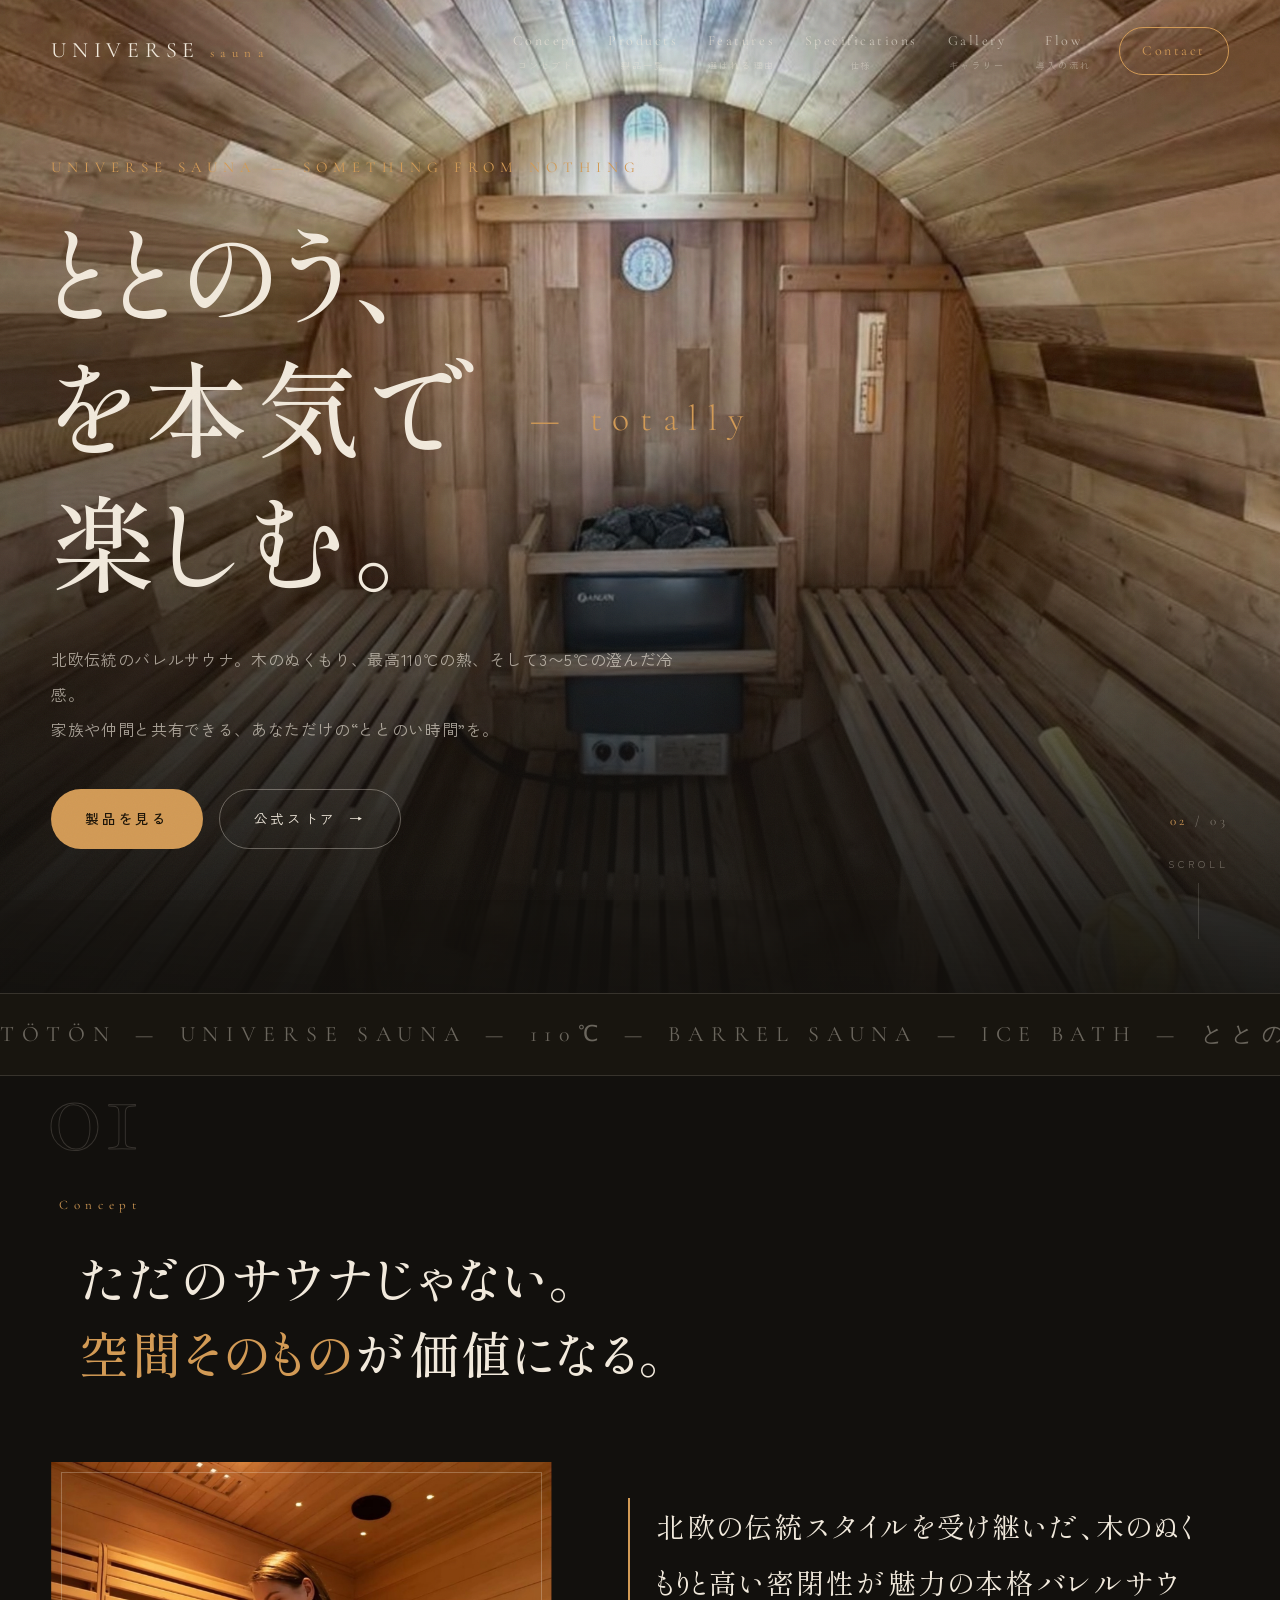
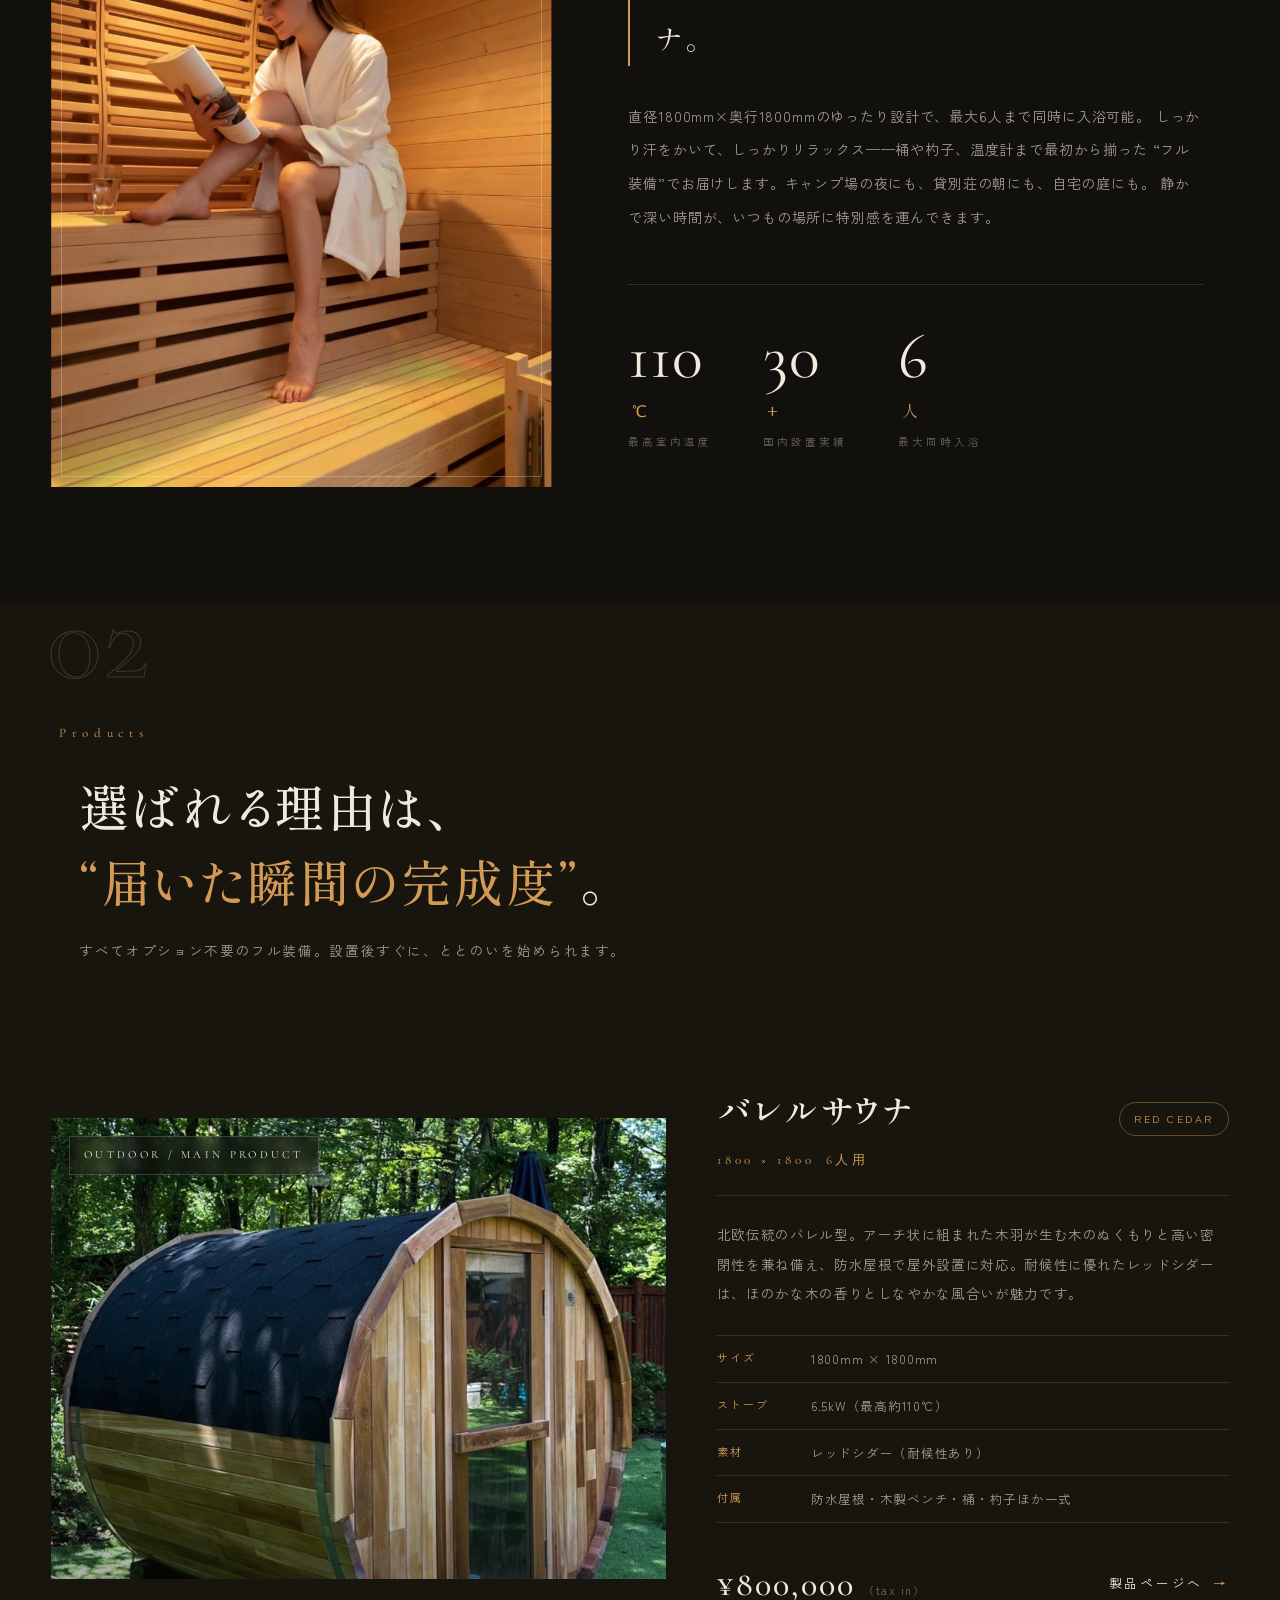
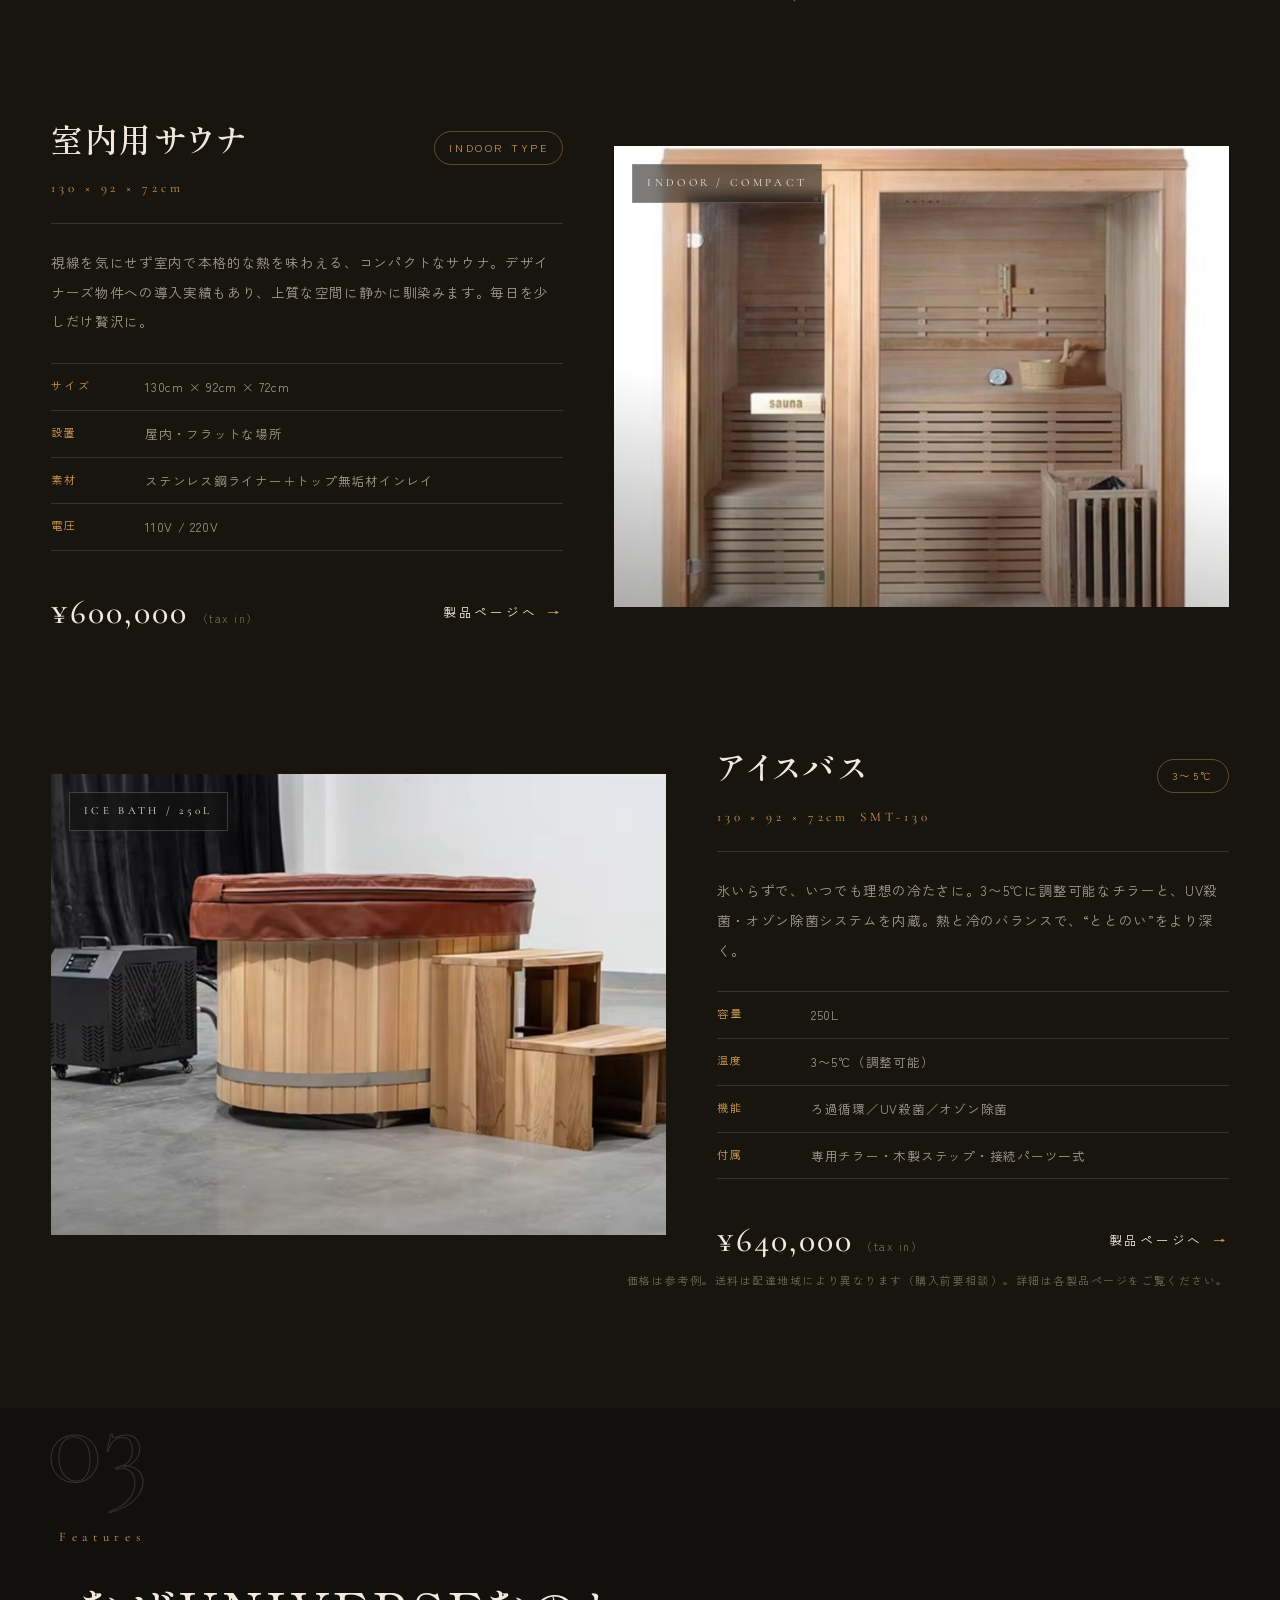
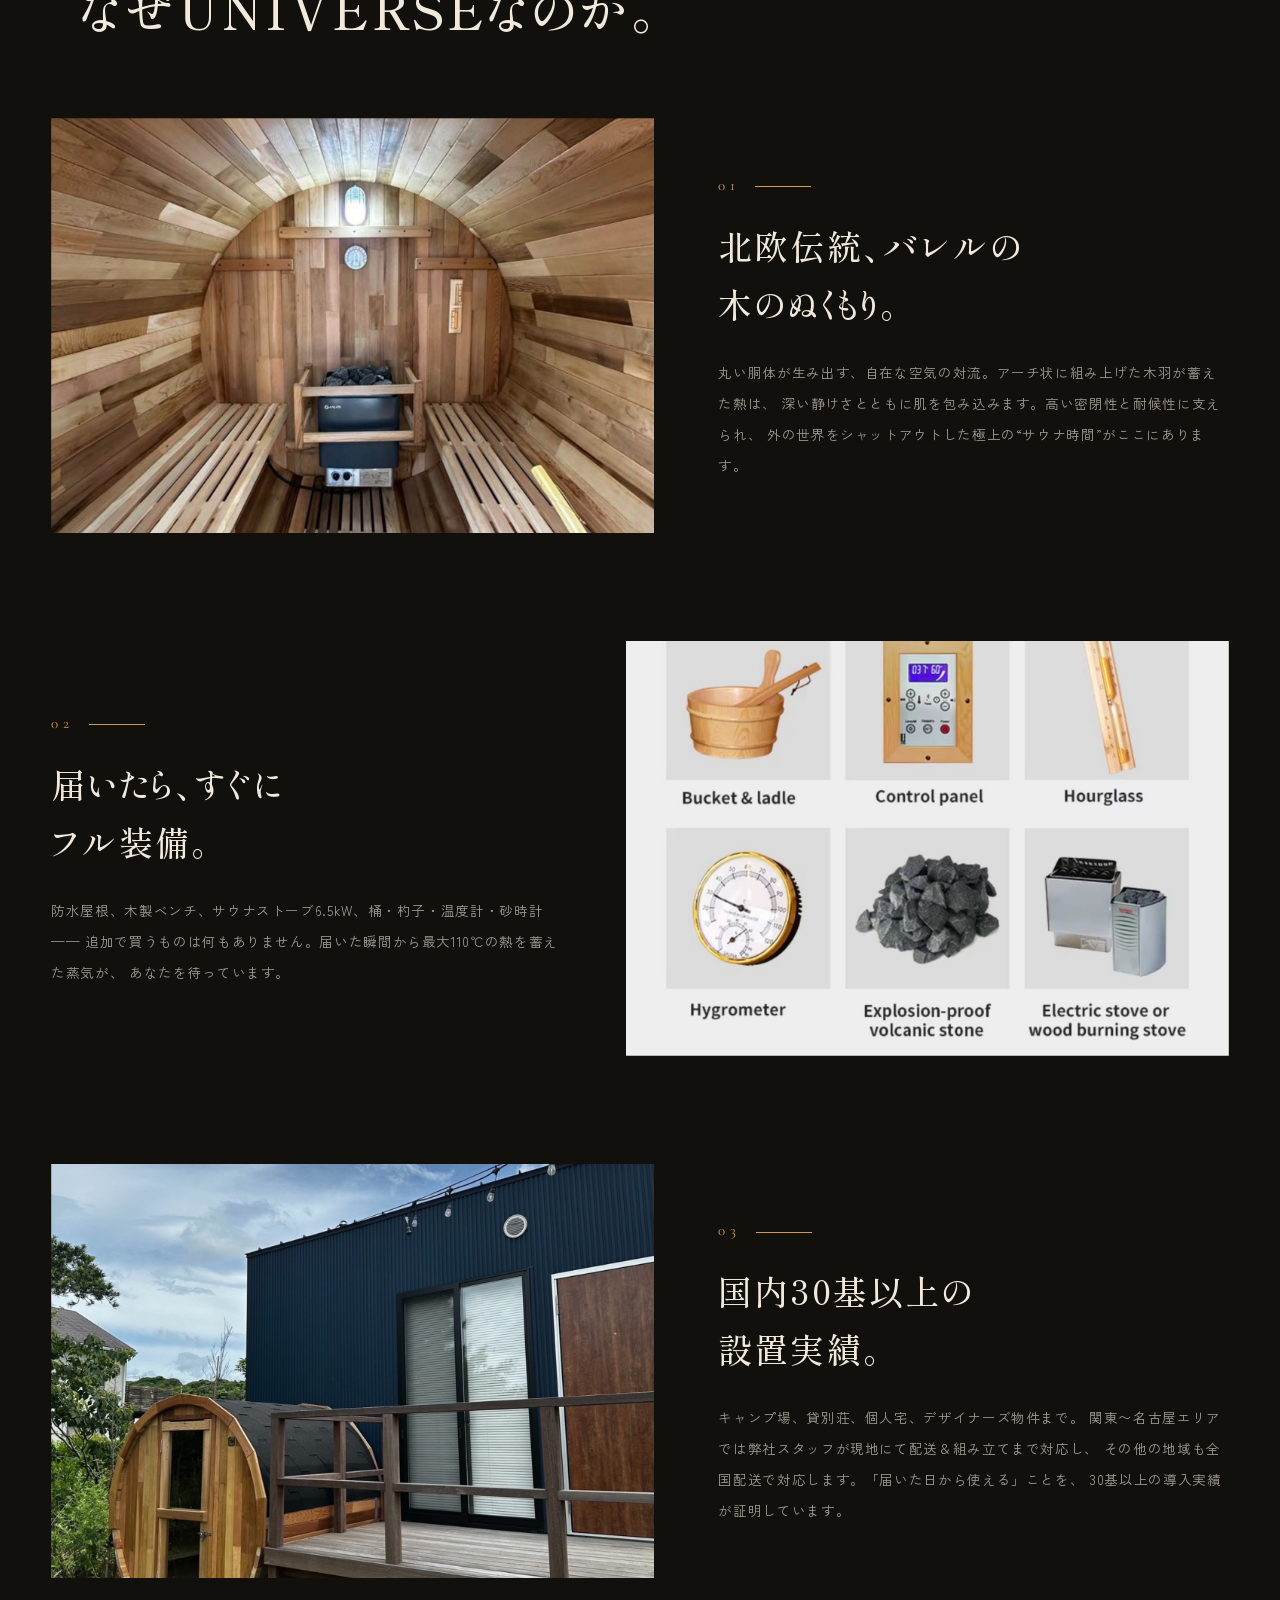
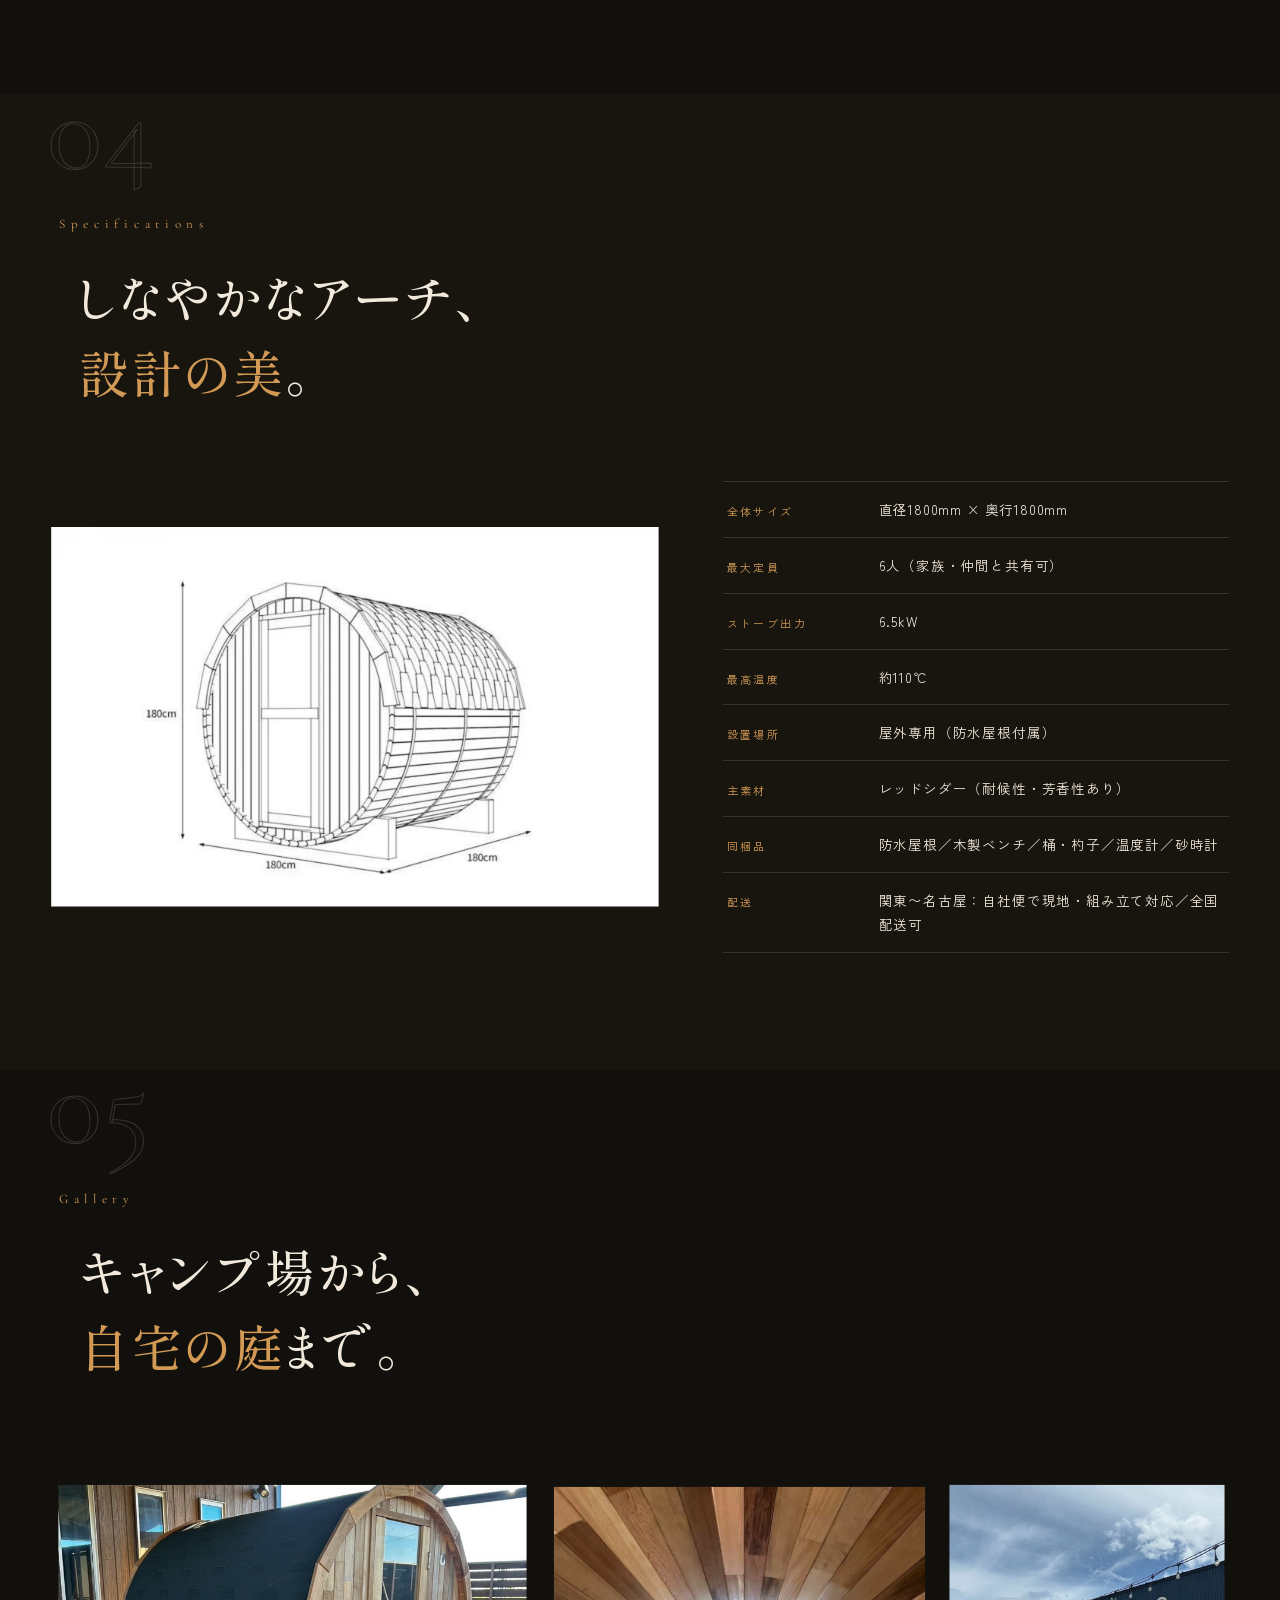
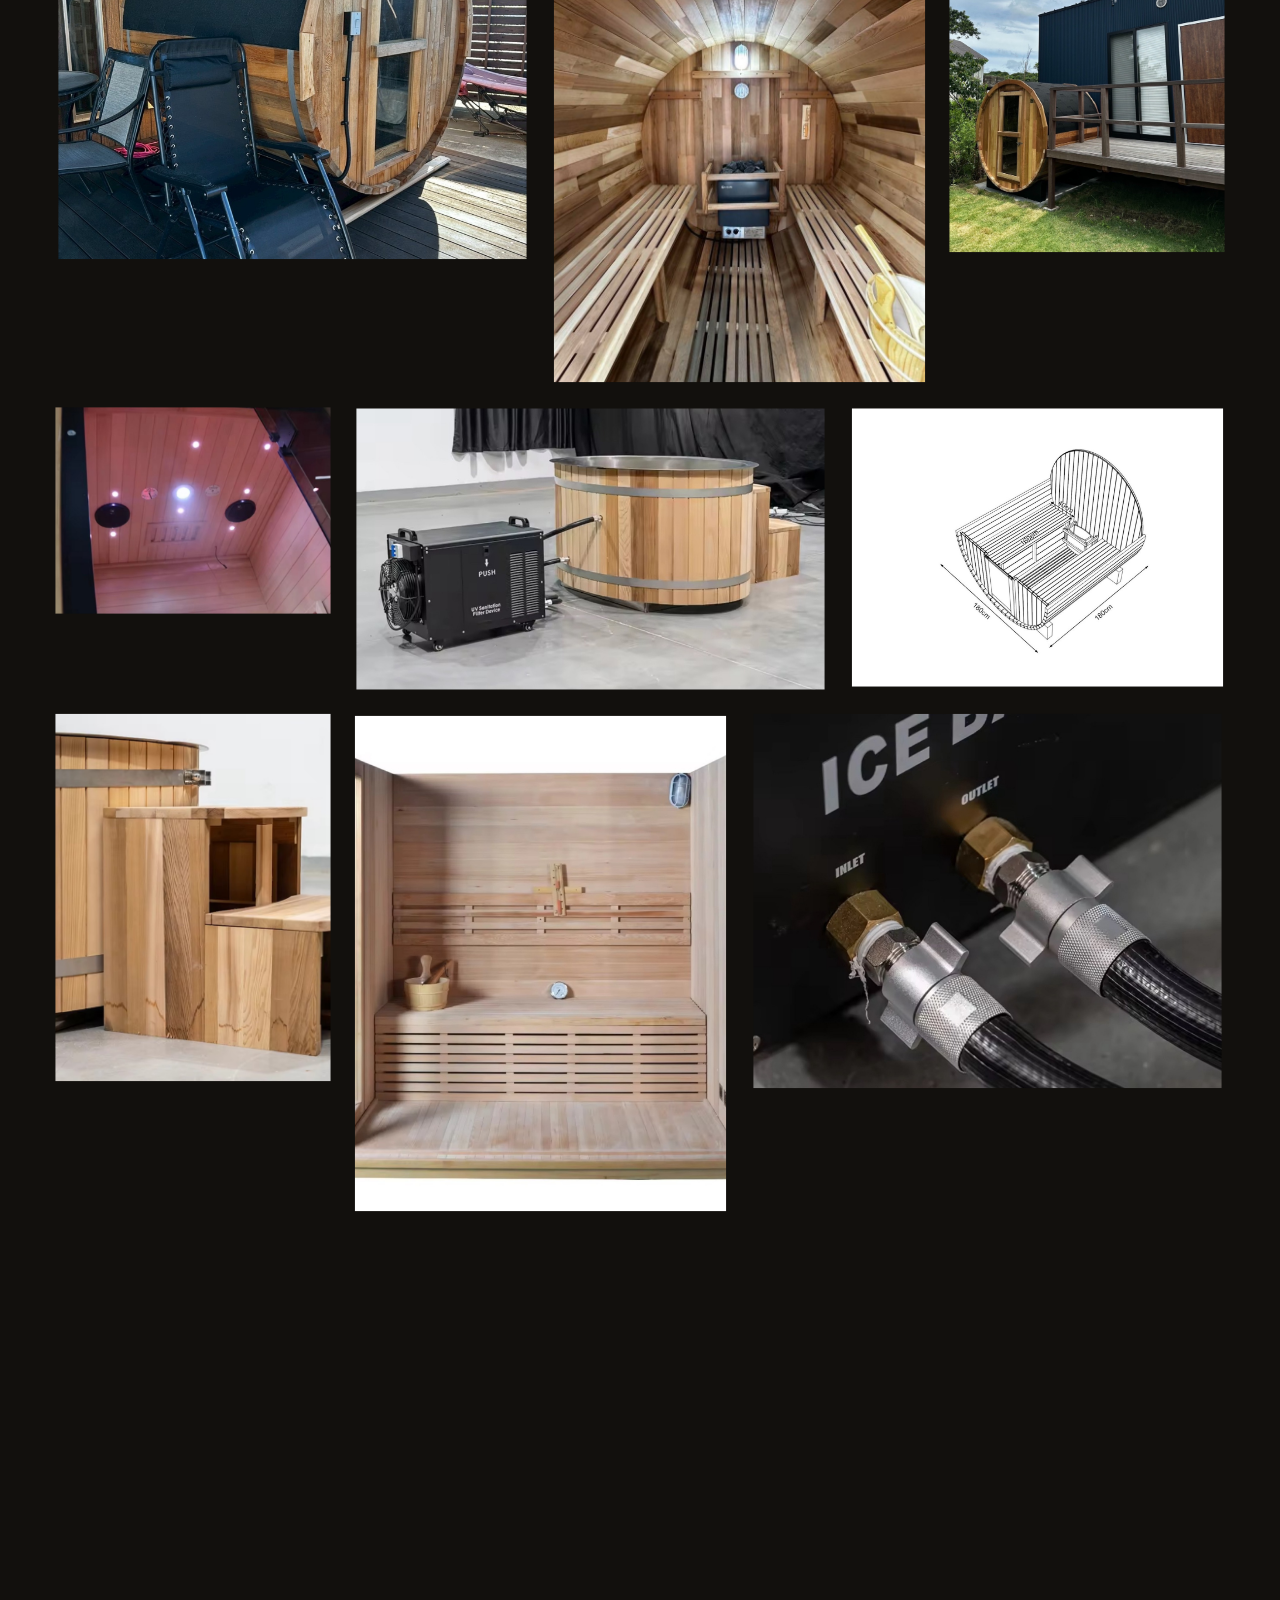
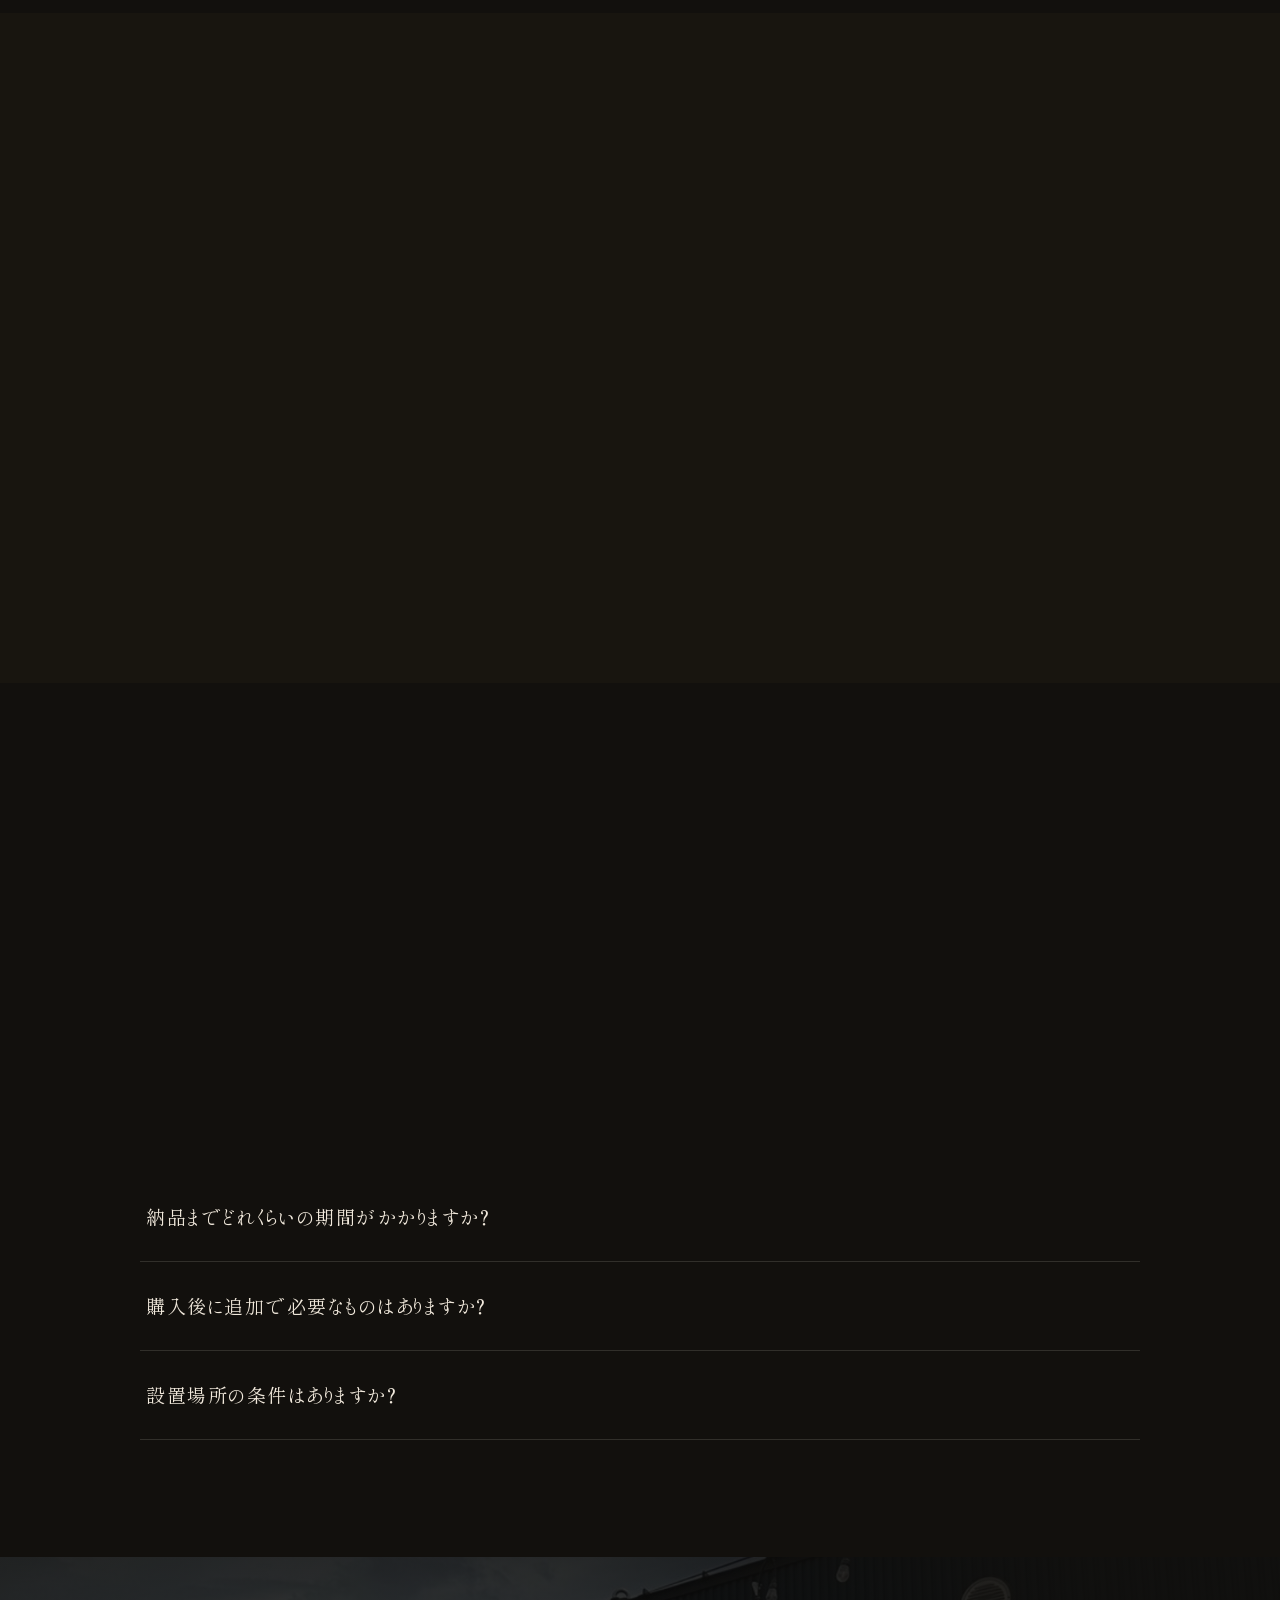
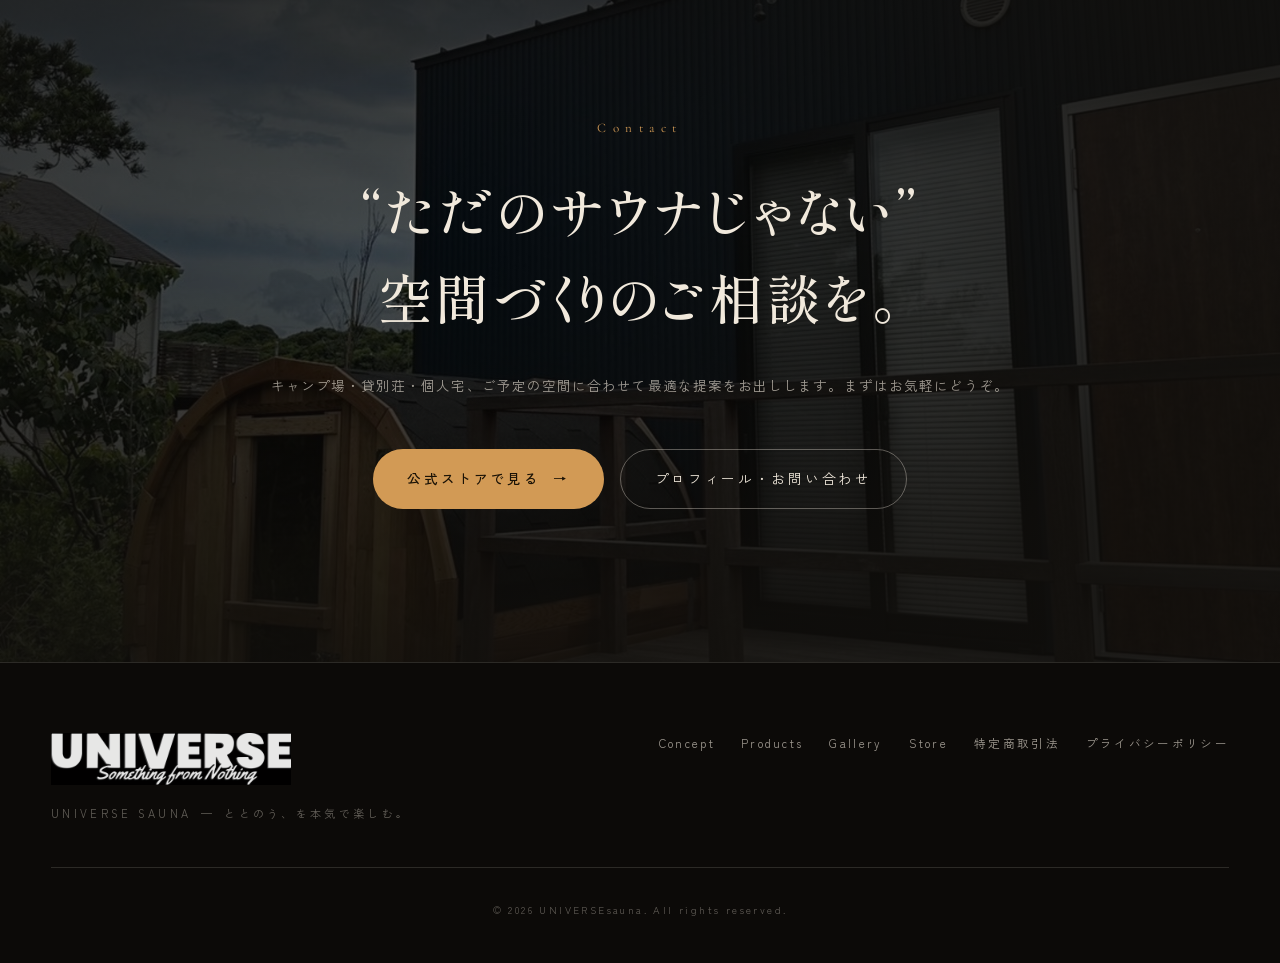
==== index.html @ 62ef78cf "Add files via upload" ====
<!DOCTYPE html>
<html lang="ja">
<head>
<meta charset="utf-8">
<meta name="viewport" content="width=device-width,initial-scale=1,viewport-fit=cover">
<title>UNIVERSEsauna｜ととのう、を本気で楽しむ。</title>
<meta name="description" content="北欧伝統のバレルサウナ、室内用サウナ、アイスバス。UNIVERSEが届ける本格的な“ととのい”体験。国内30基以上の設置実績。関東〜名古屋は自社便で配送＆組み立て対応、全国納品可能。">
<meta property="og:title" content="UNIVERSEsauna｜ととのう、を本気で楽しむ。">
<meta property="og:description" content="北欧伝統のバレルサウナ。木のぬくもりと高い密閉性。最高110℃、6人まで。桶・杓子・温度計までフル装備でお届けします。">
<meta property="og:image" content="assets/img/barrel1.jpg">
<meta property="og:type" content="website">
<meta name="theme-color" content="#100e0b">
<link rel="icon" type="image/jpeg" href="assets/img/logo.jpg">
<link rel="preconnect" href="https://fonts.googleapis.com">
<link rel="preconnect" href="https://fonts.gstatic.com" crossorigin>
<link href="https://fonts.googleapis.com/css2?family=Shippori+Mincho:wght@400;500;600;800&family=Zen+Kaku+Gothic+New:wght@300;400;500;700&family=Cormorant+Garamond:ital,wght@0,300;0,400;0,500;1,300;1,400&display=swap" rel="stylesheet">
<link rel="stylesheet" href="assets/css/style.css">
</head>
<body>

<div class="loader" id="loader" aria-hidden="true">
  <div class="loader__inner">
    <span class="loader__en">UNIVERSE SAUNA</span>
    <span class="loader__jp">ととのう、を本気で楽しむ。</span>
  </div>
  <div class="loader__bar"><span></span></div>
</div>

<div class="progress" id="progress"></div>

<header class="header" id="header">
  <div class="header__inner">
    <a href="#top" class="header__logo" aria-label="UNIVERSEsauna トップへ">
      <span class="header__logo-en">UNIVERSE</span>
      <span class="header__logo-en header__logo-en--sub">sauna</span>
    </a>
    <nav class="header__nav" id="nav">
      <a href="#concept"><span>Concept</span><small>コンセプト</small></a>
      <a href="#products"><span>Products</span><small>製品一覧</small></a>
      <a href="#features"><span>Features</span><small>選ばれる理由</small></a>
      <a href="#specs"><span>Specifications</span><small>仕様</small></a>
      <a href="#gallery"><span>Gallery</span><small>ギャラリー</small></a>
      <a href="#flow"><span>Flow</span><small>導入の流れ</small></a>
      <a href="#contact" class="header__cta">Contact</a>
    </nav>
    <button class="header__burger" id="burger" aria-label="メニューを開く" aria-expanded="false">
      <span></span><span></span><span></span>
    </button>
  </div>
</header>

<div class="drawer" id="drawer" aria-hidden="true">
  <nav class="drawer__nav">
    <a href="#concept" data-drawer-link><em>Concept</em><span>コンセプト</span></a>
    <a href="#products" data-drawer-link><em>Products</em><span>製品一覧</span></a>
    <a href="#features" data-drawer-link><em>Features</em><span>選ばれる理由</span></a>
    <a href="#specs" data-drawer-link><em>Specifications</em><span>仕様</span></a>
    <a href="#gallery" data-drawer-link><em>Gallery</em><span>ギャラリー</span></a>
    <a href="#flow" data-drawer-link><em>Flow</em><span>導入の流れ</span></a>
    <a href="#contact" data-drawer-link><em>Contact</em><span>お問い合わせ</span></a>
  </nav>
  <a class="drawer__shop" href="https://universsauna.buyshop.jp/items/all" target="_blank" rel="noopener">公式ストアへ<i>→</i></a>
</div>

<main id="top">

  <!-- ============ HERO ============ -->
  <section class="hero" id="hero">
    <div class="hero__slides" aria-hidden="true">
      <figure class="hero__slide is-active"><img src="assets/img/barrel1.jpg" alt="" loading="eager"></figure>
      <figure class="hero__slide"><img src="assets/img/barrel2.jpg" alt="" loading="eager"></figure>
      <figure class="hero__slide"><img src="assets/img/barrel6.jpg" alt="" loading="eager"></figure>
      <div class="hero__veil"></div>
    </div>
    <div class="hero__inner">
      <p class="hero__label reveal">UNIVERSE SAUNA&ensp;—&ensp;SOMETHING FROM NOTHING</p>
      <h1 class="hero__title">
        <span class="hero__line reveal"><span class="ja">ととのう、</span></span>
        <span class="hero__line reveal" data-delay="1"><span class="ja">を本気で</span><span class="en">— totally</span></span>
        <span class="hero__line reveal" data-delay="2"><span class="ja">楽しむ。</span></span>
      </h1>
      <p class="hero__copy reveal" data-delay="3">
          北欧伝統のバレルサウナ。木のぬくもり、最高110℃の熱、そして3〜5℃の澄んだ冷感。<br class="br-tb">
          家族や仲間と共有できる、あなただけの“ととのい時間”を。
      </p>
      <div class="hero__actions reveal" data-delay="4">
        <a class="btn btn--fill" href="#products">製品を見る</a>
        <a class="btn btn--ghost" href="https://universsauna.buyshop.jp/items/all" target="_blank" rel="noopener">公式ストア<i class="btn__arrow">→</i></a>
      </div>
    </div>
    <div class="hero__meta" aria-hidden="true">
      <div class="hero__counter"><span id="slideIndex">01</span> / 03</div>
      <div class="hero__scroll">Scroll<span class="hero__scroll-line"></span></div>
    </div>
  </section>

  <!-- ============ MARQUEE ============ -->
  <div class="marquee" aria-hidden="true">
    <div class="marquee__track">
      <span>TÖTÖN&ensp;—&ensp;UNIVERSE SAUNA&ensp;—&ensp;110℃&ensp;—&ensp;BARREL SAUNA&ensp;—&ensp;ICE BATH&ensp;—&ensp;ととのう&ensp;—&ensp;</span>
      <span>TÖTÖN&ensp;—&ensp;UNIVERSE SAUNA&ensp;—&ensp;110℃&ensp;—&ensp;BARREL SAUNA&ensp;—&ensp;ICE BATH&ensp;—&ensp;ととのう&ensp;—&ensp;</span>
    </div>
  </div>

  <!-- ============ CONCEPT ============ -->
  <section class="section section--concept" id="concept">
    <div class="section__head reveal">
      <span class="section__num">01</span>
      <span class="section__en">Concept</span>
      <h2 class="section__title">ただのサウナじゃない。<br><em>空間そのもの</em>が価値になる。</h2>
    </div>
    <div class="concept">
      <figure class="concept__img reveal" data-fx="clip">
        <img src="assets/img/room6.jpg" alt="サウナで読書を楽しむ人" loading="lazy">
      </figure>
      <div class="concept__body">
        <p class="concept__lead reveal">
          北欧の伝統スタイルを受け継いだ、木のぬくもりと高い密閉性が魅力の本格バレルサウナ。
        </p>
        <p class="concept__text reveal" data-delay="1">
          直径1800mm×奥行1800mmのゆったり設計で、最大6人まで同時に入浴可能。
          しっかり汗をかいて、しっかりリラックス——桶や杓子、温度計まで最初から揃った
          “フル装備”でお届けします。キャンプ場の夜にも、貸別荘の朝にも、自宅の庭にも。
          静かで深い時間が、いつもの場所に特別感を運んできます。
        </p>
        <div class="stats reveal" data-delay="2">
          <div class="stats__item">
            <span class="stats__num" data-count="110">0</span><span class="stats__unit">℃</span>
            <span class="stats__label">最高室内温度</span>
          </div>
          <div class="stats__item">
            <span class="stats__num" data-count="30">0</span><span class="stats__unit">+</span>
            <span class="stats__label">国内設置実績</span>
          </div>
          <div class="stats__item">
            <span class="stats__num" data-count="6">0</span><span class="stats__unit">人</span>
            <span class="stats__label">最大同時入浴</span>
          </div>
        </div>
      </div>
    </div>
  </section>

  <!-- ============ PRODUCTS ============ -->
  <section class="section section--products" id="products">
    <div class="section__head reveal">
      <span class="section__num">02</span>
      <span class="section__en">Products</span>
      <h2 class="section__title">選ばれる理由は、<br><em>“届いた瞬間の完成度”</em>。</h2>
      <p class="section__lead">すべてオプション不要のフル装備。設置後すぐに、ととのいを始められます。</p>
    </div>

    <div class="products">

      <article class="product reveal" data-fx="card">
        <a class="product__media" href="https://universsauna.buyshop.jp/items/105786017" target="_blank" rel="noopener">
          <img src="assets/img/barrel1.jpg" alt="バレルサウナ 1800×1800 6人用（レッドシダー）" loading="lazy">
          <span class="product__tag">OUTDOOR / MAIN PRODUCT</span>
        </a>
        <div class="product__info">
          <div class="product__head">
            <h3 class="product__name">バレルサウナ <small>1800 × 1800&ensp;6人用</small></h3>
            <span class="product__spec-chip">RED CEDAR</span>
          </div>
          <p class="product__desc">
            北欧伝統のバレル型。アーチ状に組まれた木羽が生む木のぬくもりと高い密閉性を兼ね備え、防水屋根で屋外設置に対応。耐候性に優れたレッドシダーは、ほのかな木の香りとしなやかな風合いが魅力です。
          </p>
          <ul class="product__specs">
            <li><span>サイズ</span>1800mm × 1800mm</li>
            <li><span>ストーブ</span>6.5kW（最高約110℃）</li>
            <li><span>素材</span>レッドシダー（耐候性あり）</li>
            <li><span>付属</span>防水屋根・木製ベンチ・桶・杓子ほか一式</li>
          </ul>
          <div class="product__foot">
            <p class="product__price"><b>¥800,000</b><small>（tax in）</small></p>
            <a class="product__link" href="https://universsauna.buyshop.jp/items/105786017" target="_blank" rel="noopener">製品ページへ<i>→</i></a>
          </div>
        </div>
      </article>

      <article class="product product--flip reveal" data-fx="card">
        <a class="product__media" href="https://universsauna.buyshop.jp/items/124432337" target="_blank" rel="noopener">
          <img src="assets/img/room1.jpg" alt="室内用サウナ 130×92×72cm" loading="lazy">
          <span class="product__tag">INDOOR / COMPACT</span>
        </a>
        <div class="product__info">
          <div class="product__head">
            <h3 class="product__name">室内用サウナ <small>130 × 92 × 72cm</small></h3>
            <span class="product__spec-chip">INDOOR&ensp;TYPE</span>
          </div>
          <p class="product__desc">
            視線を気にせず室内で本格的な熱を味わえる、コンパクトなサウナ。デザイナーズ物件への導入実績もあり、上質な空間に静かに馴染みます。毎日を少しだけ贅沢に。
          </p>
          <ul class="product__specs">
            <li><span>サイズ</span>130cm × 92cm × 72cm</li>
            <li><span>設置</span>屋内・フラットな場所</li>
            <li><span>素材</span>ステンレス鋼ライナー＋トップ無垢材インレイ</li>
            <li><span>電圧</span>110V / 220V</li>
          </ul>
          <div class="product__foot">
            <p class="product__price"><b>¥600,000</b><small>（tax in）</small></p>
            <a class="product__link" href="https://universsauna.buyshop.jp/items/124432337" target="_blank" rel="noopener">製品ページへ<i>→</i></a>
          </div>
        </div>
      </article>

      <article class="product reveal" data-fx="card">
        <a class="product__media" href="https://universsauna.buyshop.jp/items/124432906" target="_blank" rel="noopener">
          <img src="assets/img/ice1.jpg" alt="アイスバス 130×92×72cm SMT-130" loading="lazy">
          <span class="product__tag">ICE BATH / 250L</span>
        </a>
        <div class="product__info">
          <div class="product__head">
            <h3 class="product__name">アイスバス <small>130 × 92 × 72cm&ensp;SMT-130</small></h3>
            <span class="product__spec-chip">3〜5℃</span>
          </div>
          <p class="product__desc">
            氷いらずで、いつでも理想の冷たさに。3〜5℃に調整可能なチラーと、UV殺菌・オゾン除菌システムを内蔵。熱と冷のバランスで、“ととのい”をより深く。
          </p>
          <ul class="product__specs">
            <li><span>容量</span>250L</li>
            <li><span>温度</span>3〜5℃（調整可能）</li>
            <li><span>機能</span>ろ過循環／UV殺菌／オゾン除菌</li>
            <li><span>付属</span>専用チラー・木製ステップ・接続パーツ一式</li>
          </ul>
          <div class="product__foot">
            <p class="product__price"><b>¥640,000</b><small>（tax in）</small></p>
            <a class="product__link" href="https://universsauna.buyshop.jp/items/124432906" target="_blank" rel="noopener">製品ページへ<i>→</i></a>
          </div>
        </div>
      </article>

    </div>
    <p class="products__note reveal">価格は参考例。送料は配達地域により異なります（購入前要相談）。詳細は各製品ページをご覧ください。</p>
  </section>

  <!-- ============ FEATURES ============ -->
  <section class="section section--features" id="features">
    <div class="section__head reveal">
      <span class="section__num">03</span>
      <span class="section__en">Features</span>
      <h2 class="section__title">なぜUNIVERSEなのか。</h2>
    </div>

    <div class="feature">
      <figure class="feature__img reveal" data-fx="clip"><img src="assets/img/barrel2.jpg" alt="バレルサウナの内部" loading="lazy"></figure>
      <div class="feature__body">
        <span class="feature__no reveal">01</span>
        <h3 class="feature__title reveal">北欧伝統、バレルの<br>木のぬくもり。</h3>
        <p class="feature__text reveal" data-delay="1">
          丸い胴体が生み出す、自在な空気の対流。アーチ状に組み上げた木羽が蓄えた熱は、
          深い静けさとともに肌を包み込みます。高い密閉性と耐候性に支えられ、
          外の世界をシャットアウトした極上の“サウナ時間”がここにあります。
        </p>
      </div>
    </div>

    <div class="feature feature--reverse">
      <figure class="feature__img reveal" data-fx="clip"><img src="assets/img/room7.jpg" alt="同梱されるフルセットの備品" loading="lazy"></figure>
      <div class="feature__body">
        <span class="feature__no reveal">02</span>
        <h3 class="feature__title reveal">届いたら、すぐに<br>フル装備。</h3>
        <p class="feature__text reveal" data-delay="1">
          防水屋根、木製ベンチ、サウナストーブ6.5kW、桶・杓子・温度計・砂時計——
          追加で買うものは何もありません。届いた瞬間から最大110℃の熱を蓄えた蒸気が、
          あなたを待っています。
        </p>
      </div>
    </div>

    <div class="feature">
      <figure class="feature__img reveal" data-fx="clip"><img src="assets/img/barrel3.jpg" alt="トレーラーハウス隣に設置されたバレルサウナ" loading="lazy"></figure>
      <div class="feature__body">
        <span class="feature__no reveal">03</span>
        <h3 class="feature__title reveal">国内30基以上の<br>設置実績。</h3>
        <p class="feature__text reveal" data-delay="1">
          キャンプ場、貸別荘、個人宅、デザイナーズ物件まで。
          関東〜名古屋エリアでは弊社スタッフが現地にて配送＆組み立てまで対応し、
          その他の地域も全国配送で対応します。「届いた日から使える」ことを、
          30基以上の導入実績が証明しています。
        </p>
      </div>
    </div>
  </section>

  <!-- ============ SPECS ============ -->
  <section class="section section--specs" id="specs">
    <div class="section__head reveal">
      <span class="section__num">04</span>
      <span class="section__en">Specifications</span>
      <h2 class="section__title">しなやかなアーチ、<br><em>設計の美</em>。</h2>
    </div>
    <div class="specs">
      <figure class="specs__img reveal" data-fx="clip">
        <img src="assets/img/barrel4.jpg" alt="バレルサウナの寸法図 180cm × 180cm × 180cm" loading="lazy">
      </figure>
      <div class="specs__table reveal" data-delay="1">
        <dl>
          <div><dt>全体サイズ</dt><dd>直径1800mm × 奥行1800mm</dd></div>
          <div><dt>最大定員</dt><dd>6人（家族・仲間と共有可）</dd></div>
          <div><dt>ストーブ出力</dt><dd>6.5kW</dd></div>
          <div><dt>最高温度</dt><dd>約110℃</dd></div>
          <div><dt>設置場所</dt><dd>屋外専用（防水屋根付属）</dd></div>
          <div><dt>主素材</dt><dd>レッドシダー（耐候性・芳香性あり）</dd></div>
          <div><dt>同梱品</dt><dd>防水屋根／木製ベンチ／桶・杓子／温度計／砂時計</dd></div>
          <div><dt>配送</dt><dd>関東〜名古屋：自社便で現地・組み立て対応／全国配送可</dd></div>
        </dl>
      </div>
    </div>
  </section>

  <!-- ============ GALLERY ============ -->
  <section class="section section--gallery" id="gallery">
    <div class="section__head reveal">
      <span class="section__num">05</span>
      <span class="section__en">Gallery</span>
      <h2 class="section__title">キャンプ場から、<br><em>自宅の庭</em>まで。</h2>
    </div>
    <div class="gallery" id="galleryGrid">
      <a class="gallery__item reveal" data-fx="tile" href="assets/img/barrel6.jpg"><img src="assets/img/barrel6.jpg" alt="ウッドデッキに置かれたバレルサウナ" loading="lazy"><span class="gallery__zoom">＋</span></a>
      <a class="gallery__item reveal" data-fx="tile" href="assets/img/barrel2.jpg"><img src="assets/img/barrel2.jpg" alt="バレルサウナ内部" loading="lazy"><span class="gallery__zoom">＋</span></a>
      <a class="gallery__item reveal" data-fx="tile" href="assets/img/barrel3.jpg"><img src="assets/img/barrel3.jpg" alt="トレーラーハウスとバレルサウナ" loading="lazy"><span class="gallery__zoom">＋</span></a>
      <a class="gallery__item reveal" data-fx="tile" href="assets/img/room3.jpg"><img src="assets/img/room3.jpg" alt="LED照明がつく室内サウナ" loading="lazy"><span class="gallery__zoom">＋</span></a>
      <a class="gallery__item reveal" data-fx="tile" href="assets/img/ice3.jpg"><img src="assets/img/ice3.jpg" alt="アイスバスとチラーユニット" loading="lazy"><span class="gallery__zoom">＋</span></a>
      <a class="gallery__item reveal" data-fx="tile" href="assets/img/barrel5.jpg"><img src="assets/img/barrel5.jpg" alt="ベンチの寸法設計図" loading="lazy"><span class="gallery__zoom">＋</span></a>
      <a class="gallery__item reveal" data-fx="tile" href="assets/img/ice5.jpg"><img src="assets/img/ice5.jpg" alt="木製ステップ付きアイスバス" loading="lazy"><span class="gallery__zoom">＋</span></a>
      <a class="gallery__item reveal" data-fx="tile" href="assets/img/room5.jpg"><img src="assets/img/room5.jpg" alt="扉が開いた室内サウナ" loading="lazy"><span class="gallery__zoom">＋</span></a>
      <a class="gallery__item reveal" data-fx="tile" href="assets/img/ice2.jpg"><img src="assets/img/ice2.jpg" alt="アイスバスの接続ポート" loading="lazy"><span class="gallery__zoom">＋</span></a>
      <a class="gallery__item reveal" data-fx="tile" href="assets/img/room2.jpg"><img src="assets/img/room2.jpg" alt="角型タイプの室内サウナ" loading="lazy"><span class="gallery__zoom">＋</span></a>
    </div>
  </section>

  <!-- ============ FLOW ============ -->
  <section class="section section--flow" id="flow">
    <div class="section__head reveal">
      <span class="section__num">06</span>
      <span class="section__en">Flow</span>
      <h2 class="section__title">導入までのながれ。</h2>
    </div>
    <ol class="flow">
      <li class="flow__step reveal">
        <span class="flow__no">01</span>
        <h3>ご相談・お見積り</h3>
        <p>設置場所・用途・ご予算をヒアリング。送料も地域に応じてご提案します（購入前必須相談）。</p>
      </li>
      <li class="flow__step reveal" data-delay="1">
        <span class="flow__no">02</span>
        <h3>製造・準備</h3>
        <p>ご注文後に設置場所の確認と納期調整。通常在庫品は1〜2週間納品可能です。</p>
      </li>
      <li class="flow__step reveal" data-delay="2">
        <span class="flow__no">03</span>
        <h3>配送・組み立て</h3>
        <p>関東〜名古屋は弊社スタッフが現地配送＆設置。遠方・木箱出荷も全国対応です。</p>
      </li>
      <li class="flow__step reveal" data-delay="3">
        <span class="flow__no">04</span>
        <h3>ととのい開始</h3>
        <p>届いた日から、あなただけの“ととのい”ルーティンを。導入後のケアやご相談も、お気軽にどうぞ。</p>
      </li>
    </ol>
  </section>

  <!-- ============ FAQ ============ -->
  <section class="section section--faq" id="faq">
    <div class="section__head reveal">
      <span class="section__num">07</span>
      <span class="section__en">FAQ</span>
      <h2 class="section__title">よくあるご質問</h2>
    </div>
    <div class="faq">
      <details class="faq__item reveal">
        <summary>配送・組み立てはどのように行われますか？<i class="faq__icon"></i></summary>
        <p>関東〜名古屋エリアは弊社スタッフが現地まで配送し、組み立てまで対応します。それ以外の地域も全国配送可能です（木箱出荷・西濃運輸支店止め対応可）。</p>
      </details>
      <details class="faq__item reveal">
        <summary>送料はいくらですか？</summary>
        <p>配達地域により異なるため、購入前の必須相談とさせていただいています。参考例：80km圏内 10〜12万円／80〜120km圏内 12〜14万円／120〜200km圏内 14〜16万円／200〜300km圏内 16〜18万円。</p>
      </details>
      <details class="faq__item reveal">
        <summary>納品までどれくらいの期間がかかりますか？</summary>
        <p>在庫状況によりますが、通常1〜2週間で納品可能です。在庫切れの場合は1〜3ヶ月ほどお時間をいただくことがあります。ご注文後に設置場所の確認・配送日時調整のうえ、個別にご連絡します。</p>
      </details>
      <details class="faq__item reveal">
        <summary>購入後に追加で必要なものはありますか？</summary>
        <p>オプション不要・すべて完備です。屋根・木製ベンチ・ストーブ（6.5kW）・桶・杓子・温度計・砂時計など、すぐに使用できる状態でお届けします。</p>
      </details>
      <details class="faq__item reveal">
        <summary>設置場所の条件はありますか？</summary>
        <p>バレルサウナは屋外専用です（防水屋根付属）。基礎（ブロック等）と電源の確保が必要です。設置をお考えの場所を、事前のご相談のうえ確認させていただきます。</p>
      </details>
    </div>
  </section>

  <!-- ============ CONTACT ============ -->
  <section class="contact" id="contact">
    <div class="contact__inner">
      <span class="contact__en reveal">Contact</span>
      <h2 class="contact__title reveal">“ただのサウナじゃない”<br>空間づくりのご相談を。</h2>
      <p class="contact__text reveal">キャンプ場・貸別荘・個人宅、ご予定の空間に合わせて最適な提案をお出しします。<br class="br-sp">まずはお気軽にどうぞ。</p>
      <div class="contact__actions reveal">
        <a class="btn btn--fill" href="https://universsauna.buyshop.jp/items/all" target="_blank" rel="noopener">公式ストアで見る<i class="btn__arrow">→</i></a>
        <a class="btn btn--ghost" href="https://universsauna.buyshop.jp/about" target="_blank" rel="noopener">プロフィール・お問い合わせ</a>
      </div>
    </div>
    <figure class="contact__bg" aria-hidden="true"><img src="assets/img/barrel3.jpg" alt="" loading="lazy"></figure>
  </section>

</main>

<footer class="footer">
  <div class="footer__inner">
    <div class="footer__brand">
      <img class="footer__logo" src="assets/img/logo.jpg" alt="UNIVERSE — Something from Nothing" loading="lazy">
      <p class="footer__note">UNIVERSE SAUNA&ensp;—&ensp;ととのう、を本気で楽しむ。</p>
    </div>
    <nav class="footer__nav">
      <a href="#concept">Concept</a>
      <a href="#products">Products</a>
      <a href="#gallery">Gallery</a>
      <a href="https://universsauna.buyshop.jp/" target="_blank" rel="noopener">Store</a>
      <a href="https://universsauna.buyshop.jp/law" target="_blank" rel="noopener">特定商取引法</a>
      <a href="https://universsauna.buyshop.jp/privacy" target="_blank" rel="noopener">プライバシーポリシー</a>
    </nav>
  </div>
  <p class="footer__copy"><small>&copy; 2026 UNIVERSEsauna. All rights reserved.</small></p>
</footer>

<!-- Lightbox -->
<div class="lightbox" id="lightbox" aria-hidden="true">
  <button class="lightbox__close" id="lightboxClose" aria-label="閉じる">&times;</button>
  <figure class="lightbox__body"><img src="" alt="" id="lightboxImg"><figcaption id="lightboxCap"></figcaption></figure>
  <button class="lightbox__arrow lightbox__arrow--prev" id="lightboxPrev" aria-label="前の写真">←</button>
  <button class="lightbox__arrow lightbox__arrow--next" id="lightboxNext" aria-label="次の写真">→</button>
</div>

<script src="assets/js/main.js"></script>
</body>
</html>
---- assets/css/style.css ----
/* ============================================================
   UNIVERSEsauna — static site
   ============================================================ */
:root{
  --bg:#12100d;
  --bg-2:#18150f;
  --bg-3:#1e1a13;
  --ink:#f1e9dc;
  --ink-dim:rgba(241,233,220,.64);
  --ink-faint:rgba(241,233,220,.38);
  --line:rgba(241,233,220,.14);
  --accent:#d29a55;
  --accent-soft:rgba(210,154,85,.16);
  --serif:'Shippori Mincho',"Hiragino Mincho ProN",Yu Mincho,serif;
  --en-serif:'Cormorant Garamond',Georgia,serif;
  --sans:'Zen Kaku Gothic New',"Hiragino Kaku Gothic ProN",'Yu Gothic',sans-serif;
  --ease:cubic-bezier(.22,1,.36,1);
}
*{margin:0;padding:0;box-sizing:border-box}
html{scroll-behavior:smooth}
html,body{height:100%}
body{
  background:var(--bg);
  color:var(--ink);
  font-family:var(--sans);
  font-feature-settings:"palt";
  letter-spacing:.04em;
  line-height:1.9;
  overflow-x:hidden;
  -webkit-font-smoothing:antialiased;
}
img{display:block;max-width:100%}
a{color:inherit;text-decoration:none}
ul,ol{list-style:none}
button{font:inherit;color:inherit;background:none;border:0;cursor:pointer}
::selection{background:var(--accent);color:#1a1206}
@media (prefers-reduced-motion:reduce){
  *,*::before,*::after{animation-duration:.01ms!important;animation-iteration-count:1!important;transition-duration:.01ms!important}
  html{scroll-behavior:auto}
}

/* grain overlay */
body::after{
  content:"";position:fixed;inset:0;z-index:2000;pointer-events:none;opacity:.05;
  background-image:url("data:image/svg+xml,%3Csvg xmlns='http://www.w3.org/2000/svg' width='140' height='140'%3E%3Cfilter id='n'%3E%3CfeTurbulence type='fractalNoise' baseFrequency='.9' numOctaves='2'/%3E%3C/filter%3E%3Crect width='140' height='140' filter='url(%23n)' opacity='.7'/%3E%3C/svg%3E");
}

/* ============ Loader ============ */
.loader{position:fixed;inset:0;z-index:3000;background:var(--bg);display:flex;flex-direction:column;align-items:center;justify-content:center;gap:26px;transition:opacity .8s var(--ease),visibility .8s}
.loader.is-done{opacity:0;visibility:hidden}
.loader__inner{text-align:center;overflow:hidden}
.loader__en{display:block;font-family:var(--en-serif);font-size:clamp(22px,4vw,38px);letter-spacing:.42em;text-indent:.42em;color:var(--ink);animation:loaderIn 1.4s var(--ease) both}
.loader__jp{display:block;margin-top:14px;font-family:var(--serif);font-size:13px;letter-spacing:.3em;text-indent:.3em;color:var(--ink-faint);animation:loaderIn 1.4s .18s var(--ease) both}
@keyframes loaderIn{from{opacity:0;transform:translateY(26px)}to{opacity:1;transform:none}}
.loader__bar{width:min(220px,46vw);height:1px;background:var(--line);overflow:hidden}
.loader__bar span{display:block;height:100%;width:0;background:var(--accent);animation:load 1.6s .2s var(--ease) forwards}
@keyframes load{to{width:100%}}

/* ============ progress ============ */
.progress{position:fixed;top:0;left:0;z-index:1600;height:2px;width:0;background:linear-gradient(90deg,var(--accent),#f0d9a8);box-shadow:0 0 12px rgba(210,154,85,.55)}

/* ============ header ============ */
.header{position:fixed;top:0;left:0;right:0;z-index:1500;transition:background .5s,backdrop-filter .5s,border-color .5s;border-bottom:1px solid transparent}
.header.is-scrolled{background:rgba(18,16,13,.82);backdrop-filter:blur(14px);-webkit-backdrop-filter:blur(14px);border-color:var(--line)}
.header__inner{display:flex;align-items:center;justify-content:space-between;max-width:1560px;margin:0 auto;padding:22px clamp(20px,4vw,56px)}
.header__logo{display:flex;align-items:baseline;gap:10px}
.header__logo-en{font-family:var(--en-serif);font-size:22px;letter-spacing:.26em;color:var(--ink);transition:color .3s}
.header__logo-en--sub{font-size:13px;letter-spacing:.5em;color:var(--accent);text-transform:lowercase}
.header__logo:hover .header__logo-en{color:var(--accent)}
.header__nav{display:flex;align-items:center;gap:clamp(14px,2vw,30px)}
.header__nav a{position:relative;display:flex;flex-direction:column;align-items:center;gap:2px;padding:6px 2px;font-family:var(--en-serif);font-size:14px;letter-spacing:.18em;color:var(--ink-dim);transition:color .3s}
.header__nav a small{font-family:var(--sans);font-size:9px;letter-spacing:.24em;color:var(--ink-faint)}
.header__nav a::after{content:"";position:absolute;bottom:-2px;left:0;width:100%;height:1px;background:var(--accent);transform:scaleX(0);transform-origin:right;transition:transform .4s var(--ease)}
.header__nav a:hover{color:var(--ink)}
.header__nav a:hover::after{transform:scaleX(1);transform-origin:left}
.header__cta{padding:10px 22px!important;border:1px solid var(--accent);border-radius:999px;color:var(--accent)!important;transition:background .35s,color .35s}
.header__cta:hover{background:var(--accent);color:#1a1206!important}
.header__cta::after{display:none}
.header__burger{display:none;flex-direction:column;gap:6px;padding:8px}
.header__burger span{width:26px;height:1px;background:var(--ink);transition:transform .4s var(--ease),opacity .3s}
.header__burger.is-open span:nth-child(1){transform:translateY(7px) rotate(45deg)}
.header__burger.is-open span:nth-child(2){opacity:0}
.header__burger.is-open span:nth-child(3){transform:translateY(-7px) rotate(-45deg)}

/* drawer */
.drawer{position:fixed;inset:0;z-index:1400;background:rgba(18,16,13,.97);display:flex;flex-direction:column;justify-content:center;gap:6vh;padding:12vh 9vw;opacity:0;visibility:hidden;transition:opacity .5s var(--ease),visibility .5s}
.drawer.is-open{opacity:1;visibility:visible}
.drawer__nav{display:flex;flex-direction:column;gap:2px}
.drawer__nav a{display:flex;align-items:baseline;gap:18px;padding:12px 0;border-bottom:1px solid var(--line);opacity:0;transform:translateY(18px);transition:opacity .5s var(--ease),transform .5s var(--ease)}
.drawer.is-open .drawer__nav a{opacity:1;transform:none}
.drawer.is-open .drawer__nav a:nth-child(1){transition-delay:.08s}.drawer.is-open .drawer__nav a:nth-child(2){transition-delay:.14s}
.drawer.is-open .drawer__nav a:nth-child(3){transition-delay:.2s}.drawer.is-open .drawer__nav a:nth-child(4){transition-delay:.26s}
.drawer.is-open .drawer__nav a:nth-child(5){transition-delay:.32s}.drawer.is-open .drawer__nav a:nth-child(6){transition-delay:.38s}
.drawer.is-open .drawer__nav a:nth-child(7){transition-delay:.44s}
.drawer__nav em{font-family:var(--en-serif);font-style:normal;font-size:26px;letter-spacing:.2em;color:var(--ink)}
.drawer__nav span{font-size:11px;letter-spacing:.3em;color:var(--ink-faint)}
.drawer__shop{margin-top:4vh;display:inline-flex;align-items:center;gap:12px;justify-content:center;padding:15px 30px;border:1px solid var(--accent);border-radius:999px;color:var(--accent);font-size:14px;letter-spacing:.2em;transition:background .35s,color .35s}
.drawer__shop:hover{background:var(--accent);color:#1a1206}

/* ============ reveal engine ============ */
.reveal{opacity:0;transform:translateY(30px);transition:opacity 1s var(--ease),transform 1s var(--ease)}
.reveal[data-delay="1"]{transition-delay:.13s}.reveal[data-delay="2"]{transition-delay:.26s}
.reveal[data-delay="3"]{transition-delay:.39s}.reveal[data-delay="4"]{transition-delay:.52s}
.reveal.is-in{opacity:1;transform:none}
.reveal[data-fx="clip"]{transform:none;clip-path:inset(6% 4% 6% 4%);transition:clip-path 1.2s var(--ease),opacity 1s var(--ease)}
.reveal[data-fx="clip"].is-in{clip-path:inset(0 0 0 0)}
.reveal[data-fx="card"]{transform:translateY(44px)}
.reveal[data-fx="tile"]{transform:translateY(24px) scale(.97)}

/* ============ hero ============ */
.hero{position:relative;min-height:100svh;display:flex;align-items:flex-end;overflow:hidden}
.hero__slides,.hero__slide{position:absolute;inset:0}
.hero__slide{opacity:0;transition:opacity 1.8s var(--ease)}
.hero__slide.is-active{opacity:1}
.hero__slide img{width:100%;height:100%;object-fit:cover;object-position:center 62%;transform:scale(1.06)}
.hero__slide.is-active img{animation:kenburns 8.5s var(--ease) forwards}
@keyframes kenburns{from{transform:scale(1.16)}to{transform:scale(1.05)}}
.hero__veil{position:absolute;inset:0;background:
  linear-gradient(12deg,rgba(18,16,13,.93) 0%,rgba(18,16,13,.55) 38%,rgba(18,16,13,.12) 68%),
  linear-gradient(0deg,rgba(18,16,13,.85),rgba(18,16,13,0) 44%)}
.hero__inner{position:relative;z-index:2;width:100%;max-width:1560px;margin:0 auto;padding:clamp(120px,17vh,190px) clamp(20px,4vw,56px) clamp(120px,16vh,180px)}
.hero__label{font-family:var(--en-serif);font-size:clamp(11px,1.4vw,15px);letter-spacing:.4em;color:var(--accent);margin-bottom:2.4vh}
.hero__title{font-family:var(--serif);font-weight:500;font-size:clamp(44px,8.2vw,108px);line-height:1.28;letter-spacing:.06em}
.hero__line{display:block;overflow:hidden}
.hero__line .ja{display:inline-block}
.hero__line .en{display:inline-block;margin-left:1.2em;font-family:var(--en-serif);font-weight:300;font-size:.34em;letter-spacing:.3em;color:var(--accent);transform:translateY(-.55em)}
.hero__copy{margin-top:4vh;max-width:640px;font-size:clamp(13px,1.5vw,16px);color:var(--ink-dim);line-height:2.2}
.hero__actions{display:flex;gap:16px;margin-top:4.6vh;flex-wrap:wrap}
.hero__meta{position:absolute;right:clamp(20px,4vw,56px);bottom:clamp(30px,6vh,64px);z-index:2;display:flex;flex-direction:column;align-items:flex-end;gap:20px}
.hero__counter{font-family:var(--en-serif);font-size:13px;letter-spacing:.3em;color:var(--ink-faint)}
.hero__counter span{color:var(--accent)}
.hero__scroll{display:flex;flex-direction:column;align-items:center;gap:10px;font-size:10px;letter-spacing:.4em;color:var(--ink-faint);text-transform:uppercase}
.hero__scroll-line{width:1px;height:56px;background:var(--line);position:relative;overflow:hidden}
.hero__scroll-line::after{content:"";position:absolute;top:-40%;left:0;width:100%;height:40%;background:var(--accent);animation:scrollHint 2.2s var(--ease) infinite}
@keyframes scrollHint{0%{top:-40%}60%,100%{top:110%}}

/* ============ buttons ============ */
.btn{position:relative;display:inline-flex;align-items:center;gap:12px;padding:16px 34px;border-radius:999px;font-size:13.5px;letter-spacing:.2em;transition:transform .4s var(--ease),background .35s,color .35s,border-color .35s;overflow:hidden}
.btn:active{transform:scale(.97)}
.btn--fill{background:var(--accent);color:#1a1206;font-weight:500}
.btn--fill::before{content:"";position:absolute;inset:0;background:#f0d9a8;transform:translateY(101%);transition:transform .45s var(--ease)}
.btn--fill:hover::before{transform:translateY(0)}
.btn--fill span,.btn--fill i{position:relative;z-index:1}
.btn--ghost{border:1px solid rgba(241,233,220,.35);color:var(--ink)}
.btn--ghost:hover{border-color:var(--accent);color:var(--accent)}
.btn__arrow{font-style:normal;transition:transform .35s var(--ease)}
.btn:hover .btn__arrow{transform:translateX(5px)}

/* ============ marquee ============ */
.marquee{border-top:1px solid var(--line);border-bottom:1px solid var(--line);padding:20px 0;overflow:hidden;background:var(--bg-2)}
.marquee__track{display:flex;width:max-content;animation:marquee 32s linear infinite}
.marquee__track span{font-family:var(--en-serif);font-size:clamp(15px,1.8vw,22px);letter-spacing:.35em;color:var(--ink-faint);white-space:nowrap}
@keyframes marquee{to{transform:translateX(-50%)}}

/* ============ section common ============ */
.section{position:relative;padding:clamp(90px,13vh,160px) clamp(20px,4vw,56px)}
.section__head{position:relative;max-width:1560px;margin:0 auto clamp(56px,8vh,96px)}
.section__num{position:absolute;top:-1.2em;left:-4px;font-family:var(--en-serif);font-size:clamp(64px,9vw,120px);line-height:1;color:transparent;-webkit-text-stroke:1px rgba(241,233,220,.16);user-select:none}
.section__en{display:block;font-family:var(--en-serif);font-size:13px;letter-spacing:.44em;color:var(--accent);margin-bottom:22px;padding-left:clamp(0px,.6vw,10px)}
.section__title{font-family:var(--serif);font-weight:500;font-size:clamp(27px,3.9vw,50px);line-height:1.5;letter-spacing:.05em;margin-left:clamp(0px,2.2vw,40px)}
.section__title em{font-style:normal;color:var(--accent)}
.section__lead{margin-top:20px;margin-left:clamp(0px,2.2vw,40px);color:var(--ink-dim);font-size:13.5px;letter-spacing:.12em}

/* ============ concept ============ */
.concept{max-width:1560px;margin:0 auto;display:grid;grid-template-columns:5fr 6fr;gap:clamp(40px,6vw,110px);align-items:center}
.concept__img{position:relative;overflow:hidden;aspect-ratio:4/5}
.concept__img img{width:100%;height:100%;object-fit:cover;transition:transform 1.6s var(--ease)}
.concept__img:hover img{transform:scale(1.045)}
.concept__img::after{content:"";position:absolute;inset:10px;border:1px solid rgba(241,233,220,.28);pointer-events:none}
.concept__body{padding-right:clamp(0px,2vw,30px)}
.concept__lead{font-family:var(--serif);font-size:clamp(19px,2.3vw,28px);line-height:2;letter-spacing:.08em;margin-bottom:34px;border-left:2px solid var(--accent);padding-left:26px}
.concept__text{color:var(--ink-dim);font-size:14px;line-height:2.4;letter-spacing:.06em;margin-bottom:50px}
.stats{display:flex;gap:clamp(24px,4vw,64px);border-top:1px solid var(--line);padding-top:40px;flex-wrap:wrap}
.stats__item{display:flex;flex-direction:column;gap:6px}
.stats__num{font-family:var(--en-serif);font-size:clamp(40px,5vw,64px);line-height:1;color:var(--ink);font-weight:400}
.stats__unit{font-family:var(--serif);font-size:16px;color:var(--accent);margin-left:4px}
.stats__label{font-size:10.5px;letter-spacing:.28em;color:var(--ink-faint)}

/* ============ products ============ */
.section--products{background:var(--bg-2)}
.products{max-width:1560px;margin:0 auto;display:flex;flex-direction:column;gap:clamp(70px,10vh,130px)}
.product{display:grid;grid-template-columns:6fr 5fr;gap:clamp(30px,4vw,80px);align-items:center}
.product--flip{grid-template-columns:5fr 6fr}
.product--flip .product__media{order:2}
.product--flip .product__info{order:1}
.product__media{position:relative;overflow:hidden;aspect-ratio:4/3;background:var(--bg-3)}
.product__media img{width:100%;height:100%;object-fit:cover;transition:transform 1.5s var(--ease)}
.product:hover .product__media img{transform:scale(1.05)}
.product__media::after{content:"";position:absolute;inset:0;background:linear-gradient(10deg,rgba(18,16,13,.35),transparent 42%)}
.product__tag{position:absolute;top:18px;left:18px;z-index:2;font-family:var(--en-serif);font-size:11px;letter-spacing:.3em;color:var(--ink);background:rgba(18,16,13,.55);backdrop-filter:blur(6px);border:1px solid rgba(241,233,220,.2);padding:8px 14px}
.product__head{display:flex;align-items:baseline;justify-content:space-between;gap:18px;border-bottom:1px solid var(--line);padding-bottom:22px;margin-bottom:24px;flex-wrap:wrap}
.product__name{font-family:var(--serif);font-weight:600;font-size:clamp(22px,2.6vw,32px);letter-spacing:.06em}
.product__name small{display:block;font-family:var(--en-serif);font-weight:400;font-size:13px;letter-spacing:.3em;color:var(--accent);margin-top:8px}
.product__spec-chip{font-size:10.5px;letter-spacing:.24em;color:var(--accent);border:1px solid rgba(210,154,85,.4);border-radius:999px;padding:6px 14px;white-space:nowrap}
.product__desc{color:var(--ink-dim);font-size:13.5px;line-height:2.2;margin-bottom:26px}
.product__specs{border-top:1px solid var(--line);margin-bottom:30px}
.product__specs li{display:flex;gap:22px;padding:11px 0;border-bottom:1px solid var(--line);font-size:12.5px;letter-spacing:.06em;color:var(--ink-dim)}
.product__specs li span{flex:0 0 72px;color:var(--accent);font-size:11px;letter-spacing:.2em}
.product__foot{display:flex;align-items:center;justify-content:space-between;gap:18px;flex-wrap:wrap}
.product__price b{font-family:var(--en-serif);font-size:clamp(26px,2.8vw,34px);font-weight:500;letter-spacing:.06em}
.product__price small{font-size:11px;color:var(--ink-faint);letter-spacing:.14em;margin-left:8px}
.product__link{display:inline-flex;align-items:center;gap:10px;font-size:12.5px;letter-spacing:.22em;color:var(--ink);position:relative;padding-bottom:4px}
.product__link i{font-style:normal;color:var(--accent);transition:transform .35s var(--ease)}
.product__link::after{content:"";position:absolute;bottom:0;left:0;height:1px;width:100%;background:var(--accent);transform:scaleX(0);transform-origin:right;transition:transform .4s var(--ease)}
.product__link:hover::after{transform:scaleX(1);transform-origin:left}
.product__link:hover i{transform:translateX(5px)}
.products__note{max-width:1560px;margin:40px auto 0;text-align:right;font-size:11px;letter-spacing:.14em;color:var(--ink-faint)}

/* ============ features ============ */
.feature{max-width:1560px;margin:0 auto clamp(80px,12vh,150px);display:grid;grid-template-columns:6.5fr 5.5fr;gap:clamp(34px,5vw,100px);align-items:center}
.feature:last-child{margin-bottom:0}
.feature--reverse{grid-template-columns:5.5fr 6.5fr}
.feature--reverse .feature__img{order:2}
.feature--reverse .feature__body{order:1}
.feature__img{position:relative;overflow:hidden;aspect-ratio:16/11}
.feature__img img{width:100%;height:100%;object-fit:cover;transition:transform 1.6s var(--ease)}
.feature:hover .feature__img img{transform:scale(1.045)}
.feature__no{display:block;font-family:var(--en-serif);font-size:15px;letter-spacing:.3em;color:var(--accent);margin-bottom:18px}
.feature__no::after{content:"";display:inline-block;width:56px;height:1px;background:var(--accent);margin-left:16px;vertical-align:middle}
.feature__title{font-family:var(--serif);font-weight:500;font-size:clamp(22px,2.7vw,34px);line-height:1.7;letter-spacing:.06em;margin-bottom:24px}
.feature__text{color:var(--ink-dim);font-size:13.5px;line-height:2.3;max-width:560px}

/* ============ specs ============ */
.section--specs{background:var(--bg-2)}
.specs{max-width:1360px;margin:0 auto;display:grid;grid-template-columns:6fr 5fr;gap:clamp(34px,5vw,90px);align-items:center}
.specs__img{overflow:hidden;background:#fff}
.specs__img img{width:100%;height:100%;object-fit:contain;mix-blend-mode:luminosity;opacity:.92;transition:opacity .6s,transform 1.2s var(--ease)}
.specs__img:hover img{opacity:1;transform:scale(1.02)}
.specs__table dl{display:flex;flex-direction:column}
.specs__table dl>div{display:grid;grid-template-columns:132px 1fr;gap:20px;padding:15px 4px;border-bottom:1px solid var(--line);transition:background .3s}
.specs__table dl>div:first-child{border-top:1px solid var(--line)}
.specs__table dl>div:hover{background:rgba(241,233,220,.03)}
.specs__table dt{font-size:11px;letter-spacing:.22em;color:var(--accent);padding-top:4px}
.specs__table dd{font-size:13.5px;color:var(--ink);letter-spacing:.06em;line-height:1.8}

/* ============ gallery ============ */
.gallery{max-width:1560px;margin:0 auto;display:grid;grid-template-columns:repeat(12,1fr);gap:14px;grid-auto-flow:dense}
.gallery__item{position:relative;overflow:hidden;background:var(--bg-3);cursor:pointer}
.gallery__item img{width:100%;height:100%;object-fit:cover;transition:transform 1.3s var(--ease),filter .8s}
.gallery__item:hover img{transform:scale(1.06);filter:brightness(1.08)}
.gallery__item::after{content:"";position:absolute;inset:0;background:rgba(18,16,13,0);transition:background .5s}
.gallery__item:hover::after{background:rgba(18,16,13,.18)}
.gallery__zoom{position:absolute;top:50%;left:50%;translate:-50% -50%;z-index:2;width:52px;height:52px;border:1px solid rgba(241,233,220,.55);border-radius:50%;display:grid;place-items:center;font-size:20px;color:var(--ink);opacity:0;transform:scale(.6);transition:opacity .4s var(--ease),transform .4s var(--ease)}
.gallery__item:hover .gallery__zoom{opacity:1;transform:scale(1)}
.gallery__item:nth-child(1){grid-column:span 5;aspect-ratio:5/4}
.gallery__item:nth-child(2){grid-column:span 4;aspect-ratio:3/4}
.gallery__item:nth-child(3){grid-column:span 3;aspect-ratio:3/4}
.gallery__item:nth-child(4){grid-column:span 3;aspect-ratio:4/3}
.gallery__item:nth-child(5){grid-column:span 5;aspect-ratio:5/3}
.gallery__item:nth-child(6){grid-column:span 4;aspect-ratio:4/3}
.gallery__item:nth-child(7){grid-column:span 3;aspect-ratio:3/4}
.gallery__item:nth-child(8){grid-column:span 4;aspect-ratio:3/4}
.gallery__item:nth-child(9){grid-column:span 5;aspect-ratio:5/4}
.gallery__item:nth-child(10){grid-column:span 4;aspect-ratio:4/3}
@media(max-width:900px){
  .gallery{grid-template-columns:repeat(6,1fr)}
  .gallery__item:nth-child(n){grid-column:span 3;aspect-ratio:1/1}
  .gallery__item:nth-child(3n+1){grid-column:span 6;aspect-ratio:16/9}
}

/* ============ flow ============ */
.section--flow{background:var(--bg-2)}
.flow{max-width:1360px;margin:0 auto;display:grid;grid-template-columns:repeat(4,1fr);gap:clamp(18px,3vw,40px);counter-reset:step}
.flow__step{position:relative;border-top:1px solid var(--line);padding:30px 6px 10px;transition:border-color .5s}
.flow__step:hover{border-top-color:var(--accent)}
.flow__no{display:block;font-family:var(--en-serif);font-size:clamp(34px,4vw,52px);line-height:1;color:transparent;-webkit-text-stroke:1px rgba(210,154,85,.65);margin-bottom:20px;transition:color .5s}
.flow__step:hover .flow__no{color:var(--accent);-webkit-text-stroke:1px transparent}
.flow__step h3{font-family:var(--serif);font-size:clamp(16px,1.6vw,20px);letter-spacing:.1em;margin-bottom:14px}
.flow__step p{font-size:12.5px;color:var(--ink-dim);line-height:2.1}

/* ============ faq ============ */
.faq{max-width:1000px;margin:0 auto}
.faq__item{border-bottom:1px solid var(--line)}
.faq__item:first-child{border-top:1px solid var(--line)}
.faq__item summary{position:relative;display:block;list-style:none;cursor:pointer;padding:26px 56px 26px 6px;font-family:var(--serif);font-size:clamp(15px,1.7vw,19px);letter-spacing:.08em;transition:color .3s}
.faq__item summary::-webkit-details-marker{display:none}
.faq__item summary:hover,.faq__item[open] summary{color:var(--accent)}
.faq__icon{position:absolute;right:10px;top:50%;width:14px;height:14px;translate:0 -50%;transition:transform .4s var(--ease)}
.faq__icon::before,.faq__icon::after{content:"";position:absolute;background:var(--accent)}
.faq__icon::before{top:50%;left:0;width:100%;height:1px;translate:0 -50%}
.faq__icon::after{left:50%;top:0;height:100%;width:1px;translate:-50% 0}
.faq__item[open] .faq__icon{transform:rotate(45deg)}
.faq__item p{padding:2px 6px 30px;font-size:13px;color:var(--ink-dim);line-height:2.2;max-width:820px}

/* ============ contact ============ */
.contact{position:relative;padding:clamp(110px,17vh,190px) clamp(20px,4vw,56px);overflow:hidden}
.contact__bg{position:absolute;inset:0;z-index:0}
.contact__bg img{width:100%;height:100%;object-fit:cover;filter:brightness(.32) saturate(.9)}
.contact::after{content:"";position:absolute;inset:0;z-index:1;background:radial-gradient(ellipse 70% 60% at 30% 40%,rgba(18,16,13,0),rgba(18,16,13,.78))}
.contact__inner{position:relative;z-index:2;max-width:1100px;margin:0 auto;text-align:center}
.contact__en{font-family:var(--en-serif);font-size:13px;letter-spacing:.5em;color:var(--accent)}
.contact__title{font-family:var(--serif);font-weight:500;font-size:clamp(28px,4.4vw,54px);line-height:1.6;letter-spacing:.06em;margin:26px 0 30px}
.contact__text{color:var(--ink-dim);font-size:13.5px;line-height:2.3;margin-bottom:48px;letter-spacing:.08em}
.contact__actions{display:flex;gap:16px;justify-content:center;flex-wrap:wrap}

/* ============ footer ============ */
.footer{border-top:1px solid var(--line);background:#0c0a08;padding:70px clamp(20px,4vw,56px) 40px}
.footer__inner{max-width:1560px;margin:0 auto;display:flex;justify-content:space-between;align-items:flex-start;gap:44px;flex-wrap:wrap;padding-bottom:44px}
.footer__logo{height:52px;width:auto;filter:invert(1);opacity:.9}
.footer__note{margin-top:18px;font-size:11px;letter-spacing:.3em;color:var(--ink-faint)}
.footer__nav{display:flex;gap:26px;flex-wrap:wrap}
.footer__nav a{font-size:11.5px;letter-spacing:.2em;color:var(--ink-dim);transition:color .3s}
.footer__nav a:hover{color:var(--accent)}
.footer__copy{max-width:1560px;margin:0 auto;border-top:1px solid var(--line);padding-top:24px;text-align:center}
.footer__copy small{font-size:10px;letter-spacing:.24em;color:var(--ink-faint)}

/* ============ lightbox ============ */
.lightbox{position:fixed;inset:0;z-index:2500;background:rgba(10,8,6,.94);display:flex;align-items:center;justify-content:center;opacity:0;visibility:hidden;transition:opacity .45s var(--ease),visibility .45s}
.lightbox.is-open{opacity:1;visibility:visible}
.lightbox__body{max-width:min(1200px,88vw);max-height:82vh;display:flex;flex-direction:column;gap:16px;align-items:center}
.lightbox__body img{max-width:88vw;max-height:74vh;object-fit:contain;transform:scale(.96);transition:transform .45s var(--ease)}
.lightbox.is-open .lightbox__body img{transform:scale(1)}
.lightbox__body figcaption{font-size:12px;letter-spacing:.2em;color:var(--ink-faint);text-align:center}
.lightbox__close{position:absolute;top:26px;right:34px;font-size:34px;line-height:1;color:var(--ink);transition:transform .3s,color .3s}
.lightbox__close:hover{transform:rotate(90deg);color:var(--accent)}
.lightbox__arrow{position:absolute;top:50%;translate:0 -50%;width:54px;height:54px;border:1px solid rgba(241,233,220,.35);border-radius:50%;color:var(--ink);font-size:18px;display:grid;place-items:center;transition:background .3s,color .3s,border-color .3s}
.lightbox__arrow:hover{background:var(--accent);color:#1a1206;border-color:var(--accent)}
.lightbox__arrow--prev{left:clamp(10px,3vw,40px)}
.lightbox__arrow--next{right:clamp(10px,3vw,40px)}

/* ============ responsive ============ */
@media(max-width:1024px){
  .header__nav{display:none}
  .header__burger{display:flex}
  .hero__line .en{display:none}
  .concept{grid-template-columns:1fr;gap:44px}
  .concept__img{aspect-ratio:3/2}
  .product,.product--flip{grid-template-columns:1fr}
  .product--flip .product__media{order:0}
  .product--flip .product__info{order:1}
  .product__media{aspect-ratio:16/10}
  .feature,.feature--reverse{grid-template-columns:1fr;gap:26px}
  .feature--reverse .feature__img{order:0}
  .feature--reverse .feature__body{order:1}
  .feature__text{max-width:none}
  .specs{grid-template-columns:1fr}
  .specs__img{max-width:620px;margin:0 auto;width:100%}
  .flow{grid-template-columns:repeat(2,1fr);gap:34px 26px}
}
@media(max-width:640px){
  .section{padding-inline:20px}
  .section__num{top:-1em;left:0}
  .section__title{margin-left:0}
  .flow{grid-template-columns:1fr}
  .hero__inner{padding-bottom:150px}
  .hero__meta{display:none}
  .products__note{text-align:center}
  .header__inner{padding:16px 20px}
  .footer__inner{flex-direction:column}
}
.br-sp{display:none}
.br-tb{display:inline}
@media(max-width:640px){.br-sp{display:block}.br-tb{display:none}}
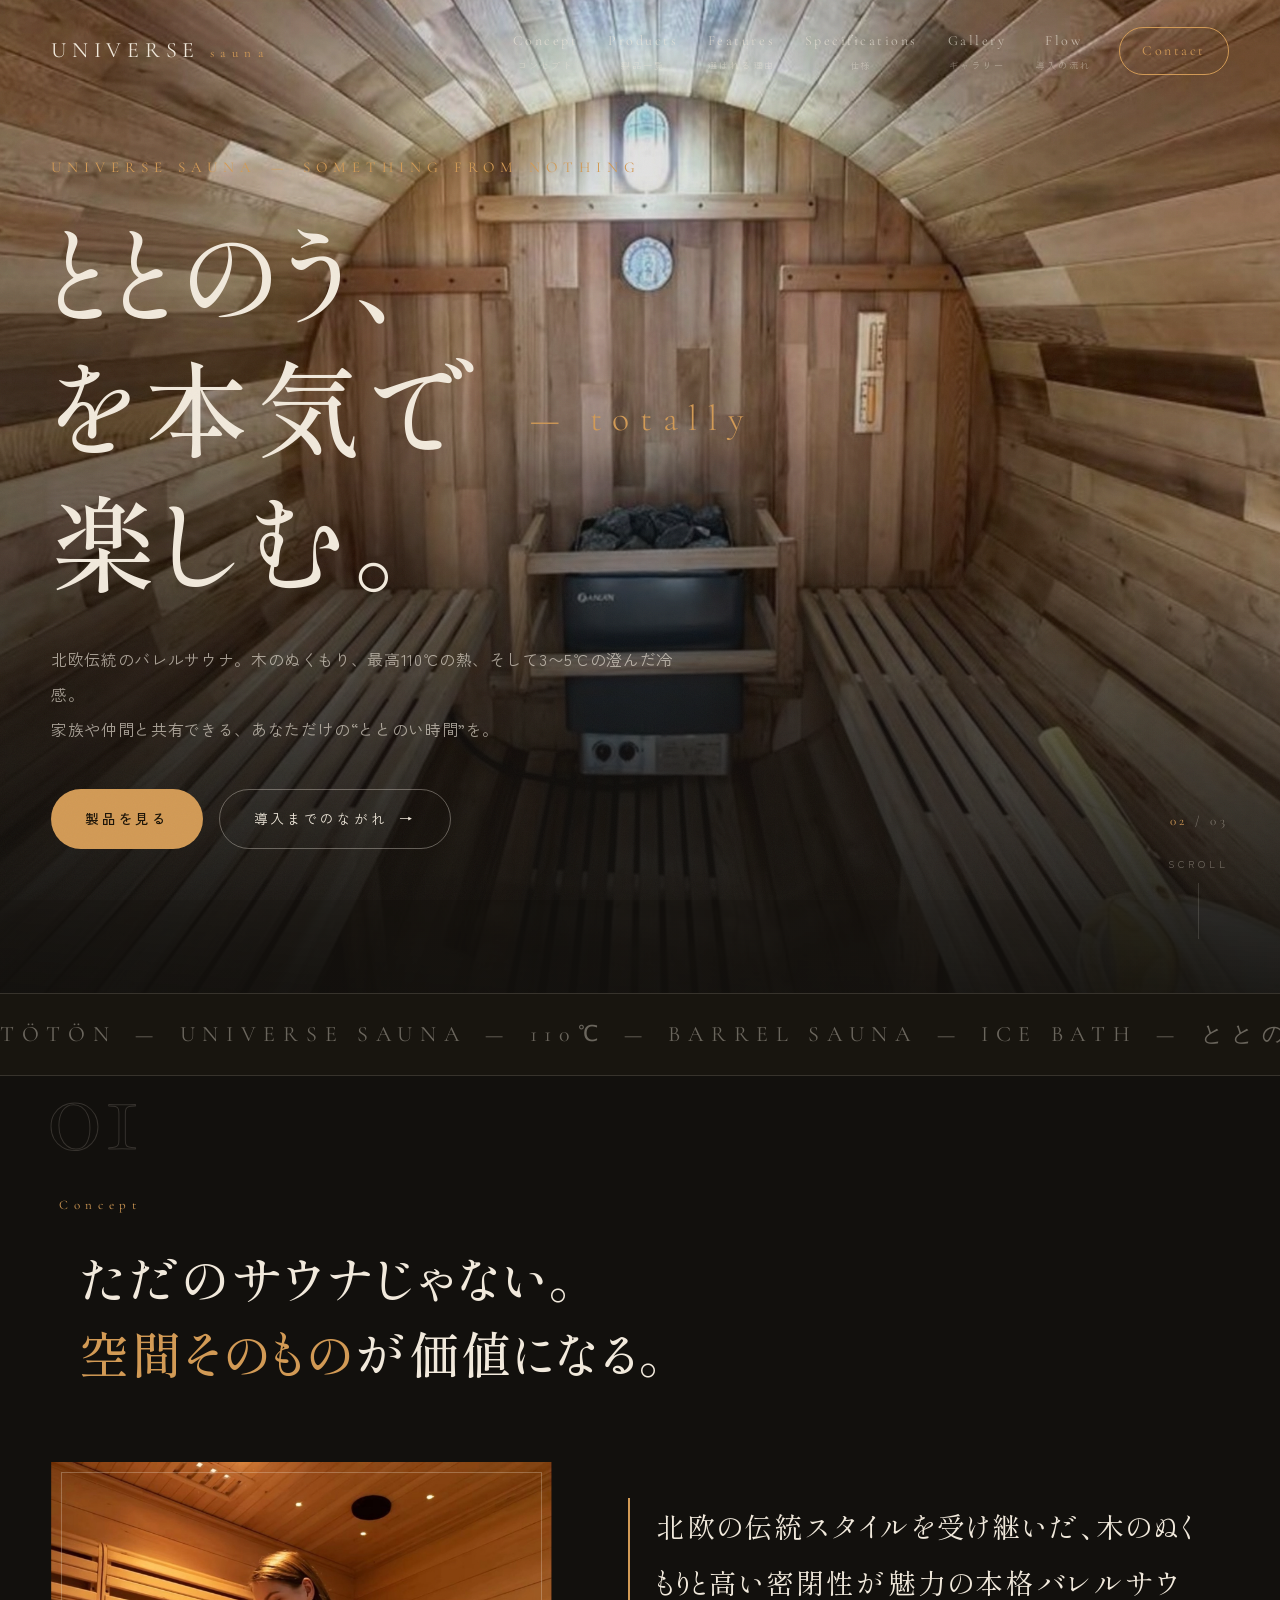
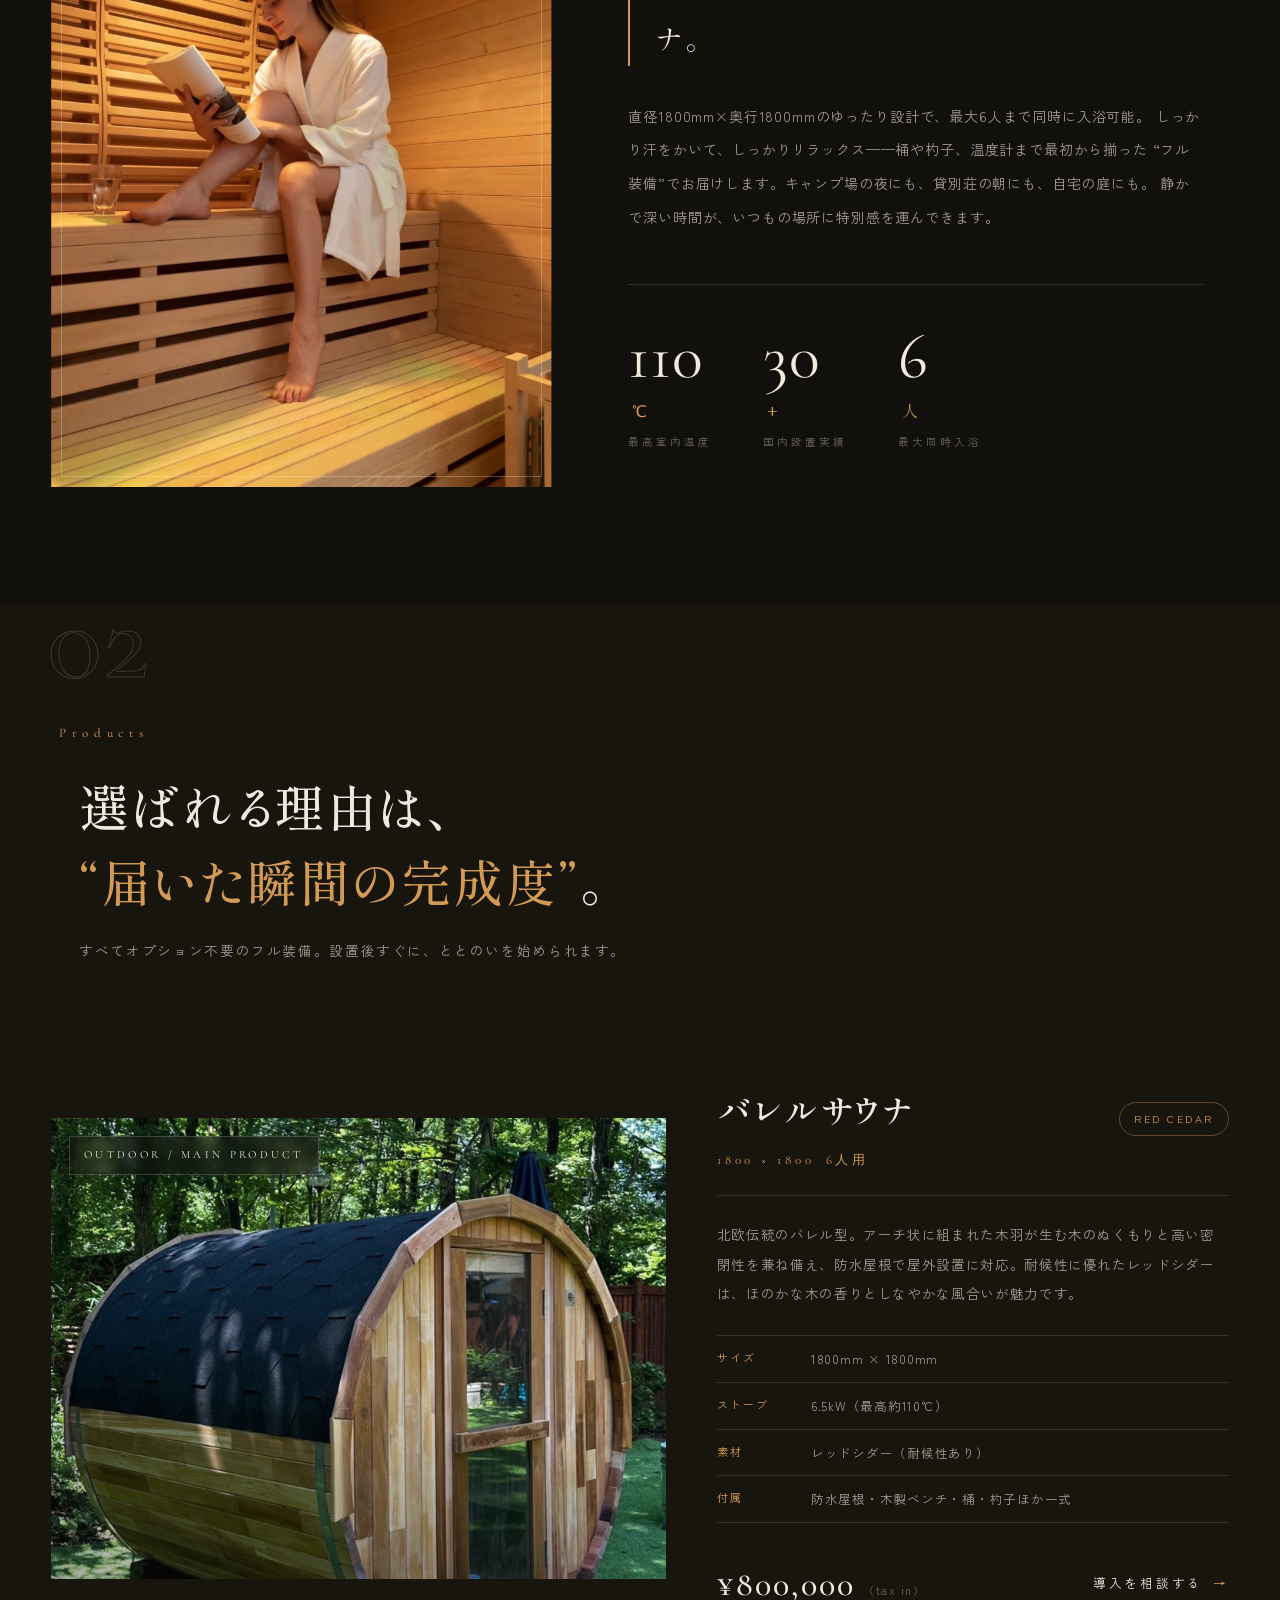
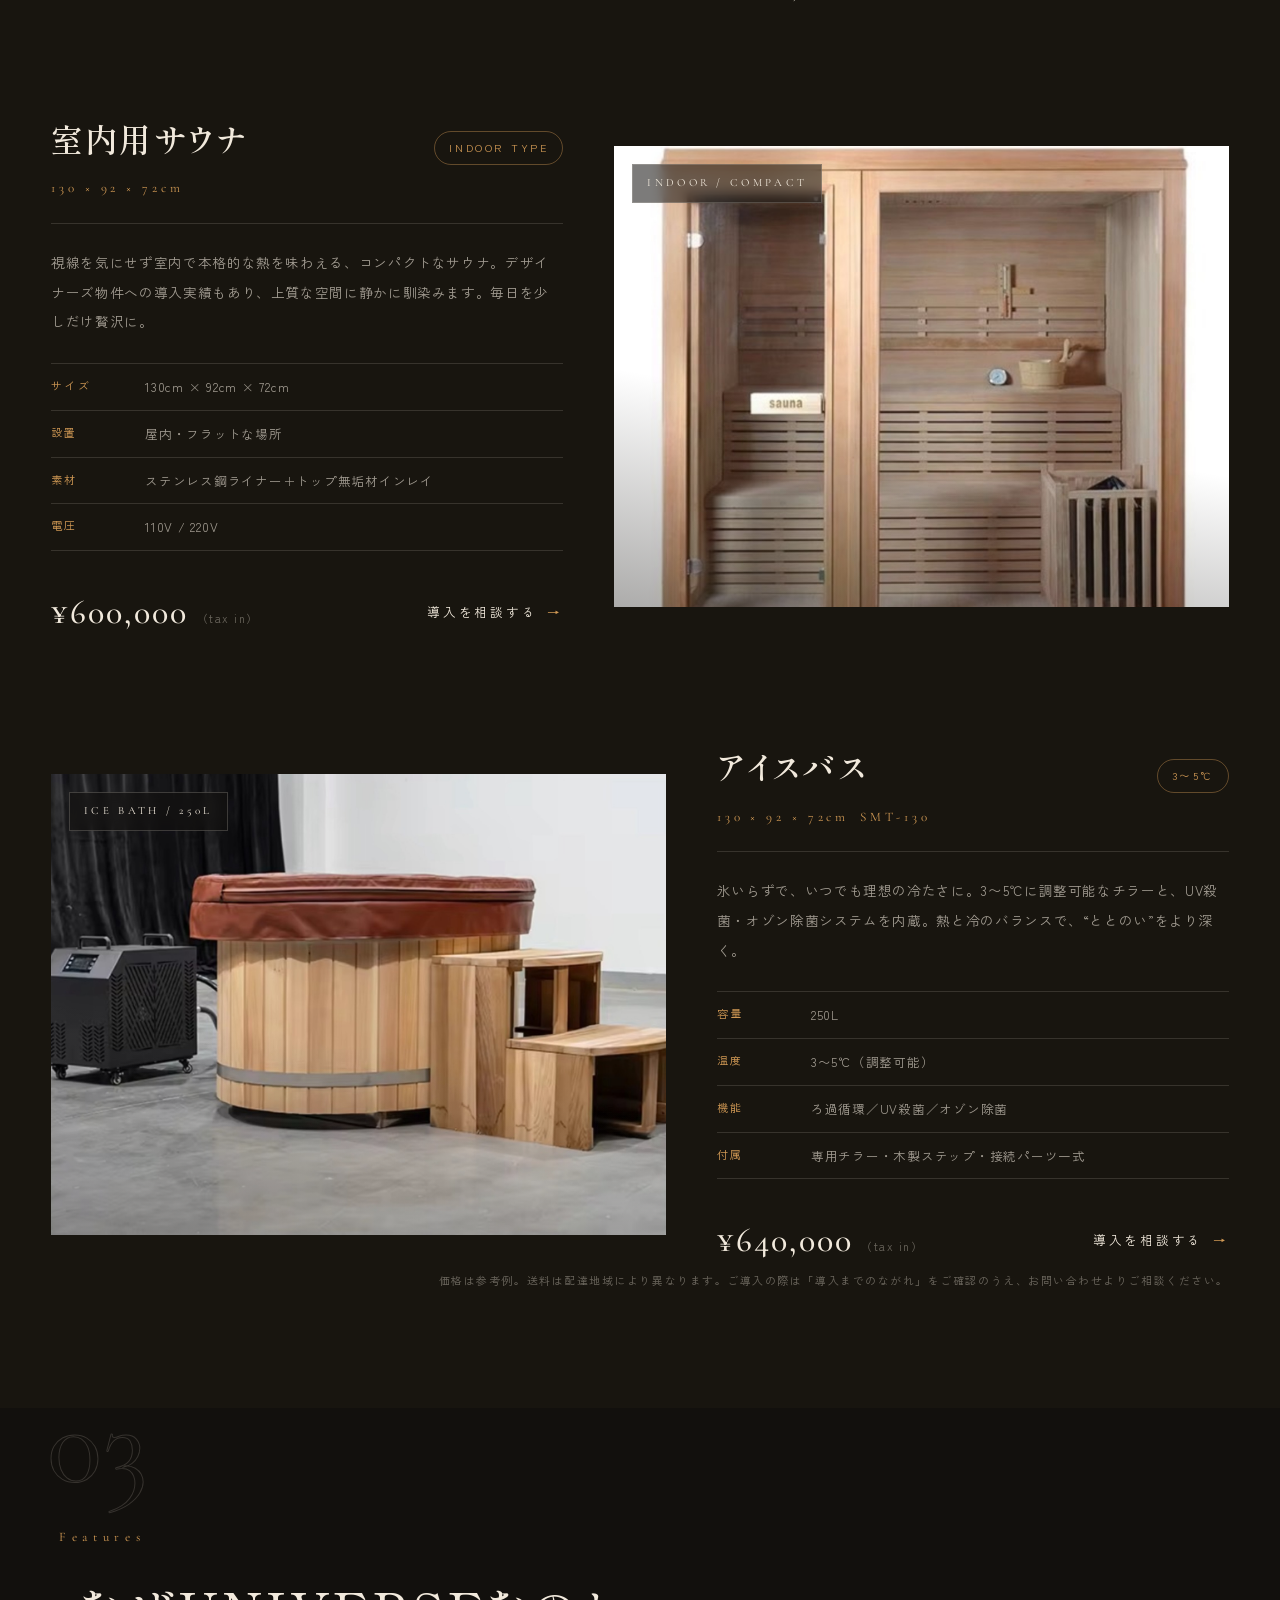
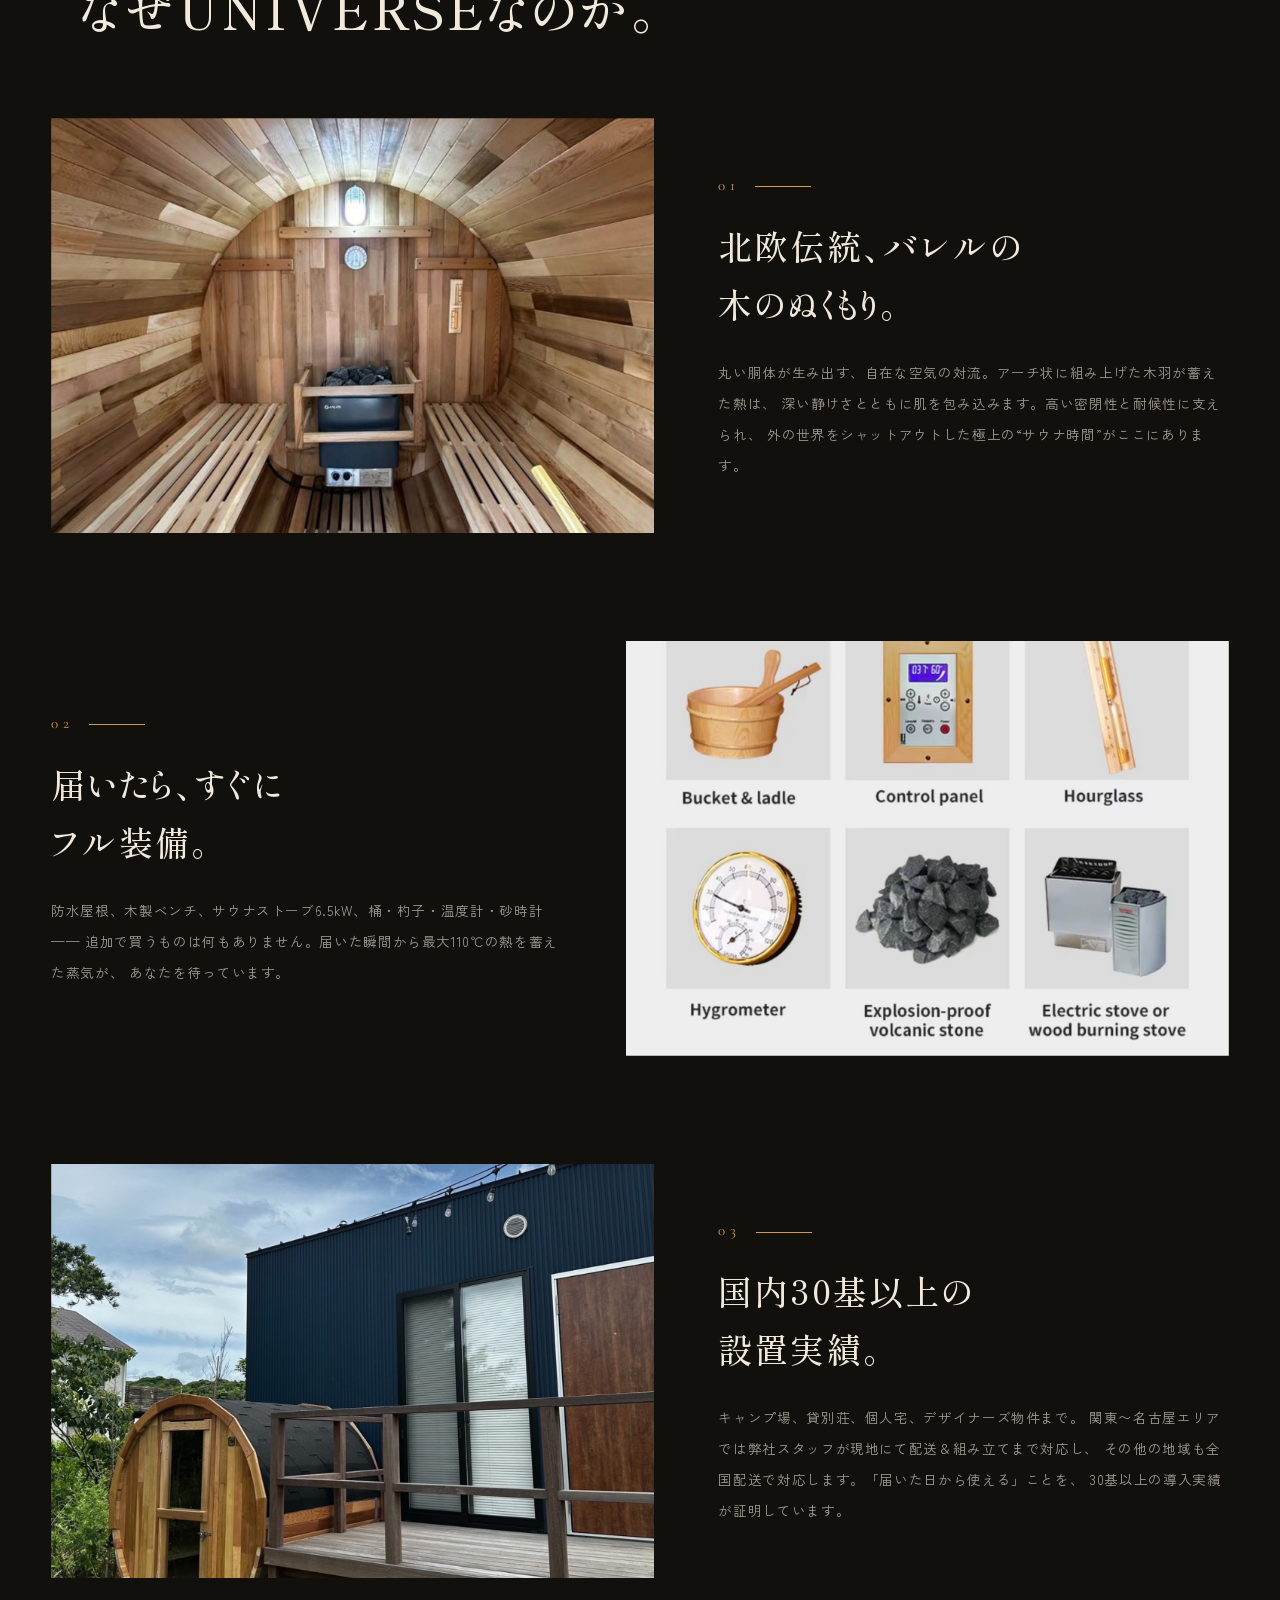
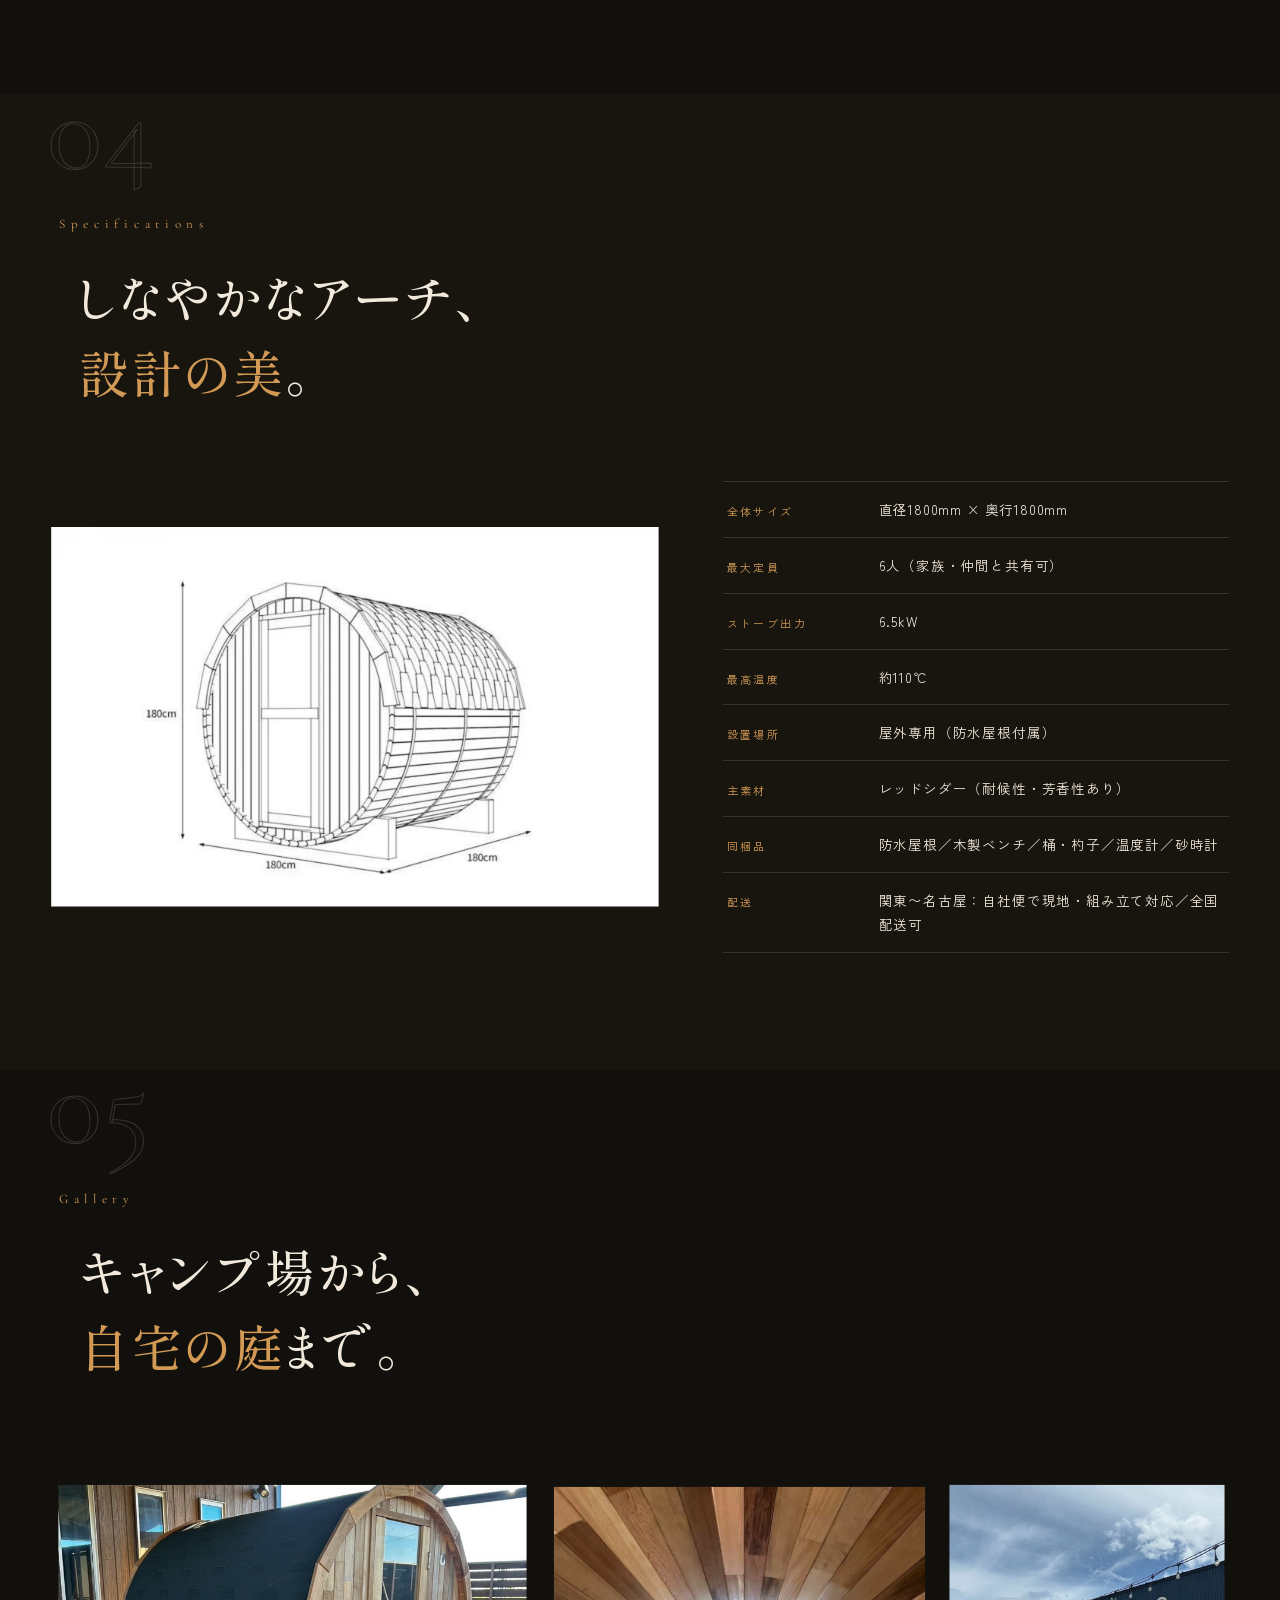
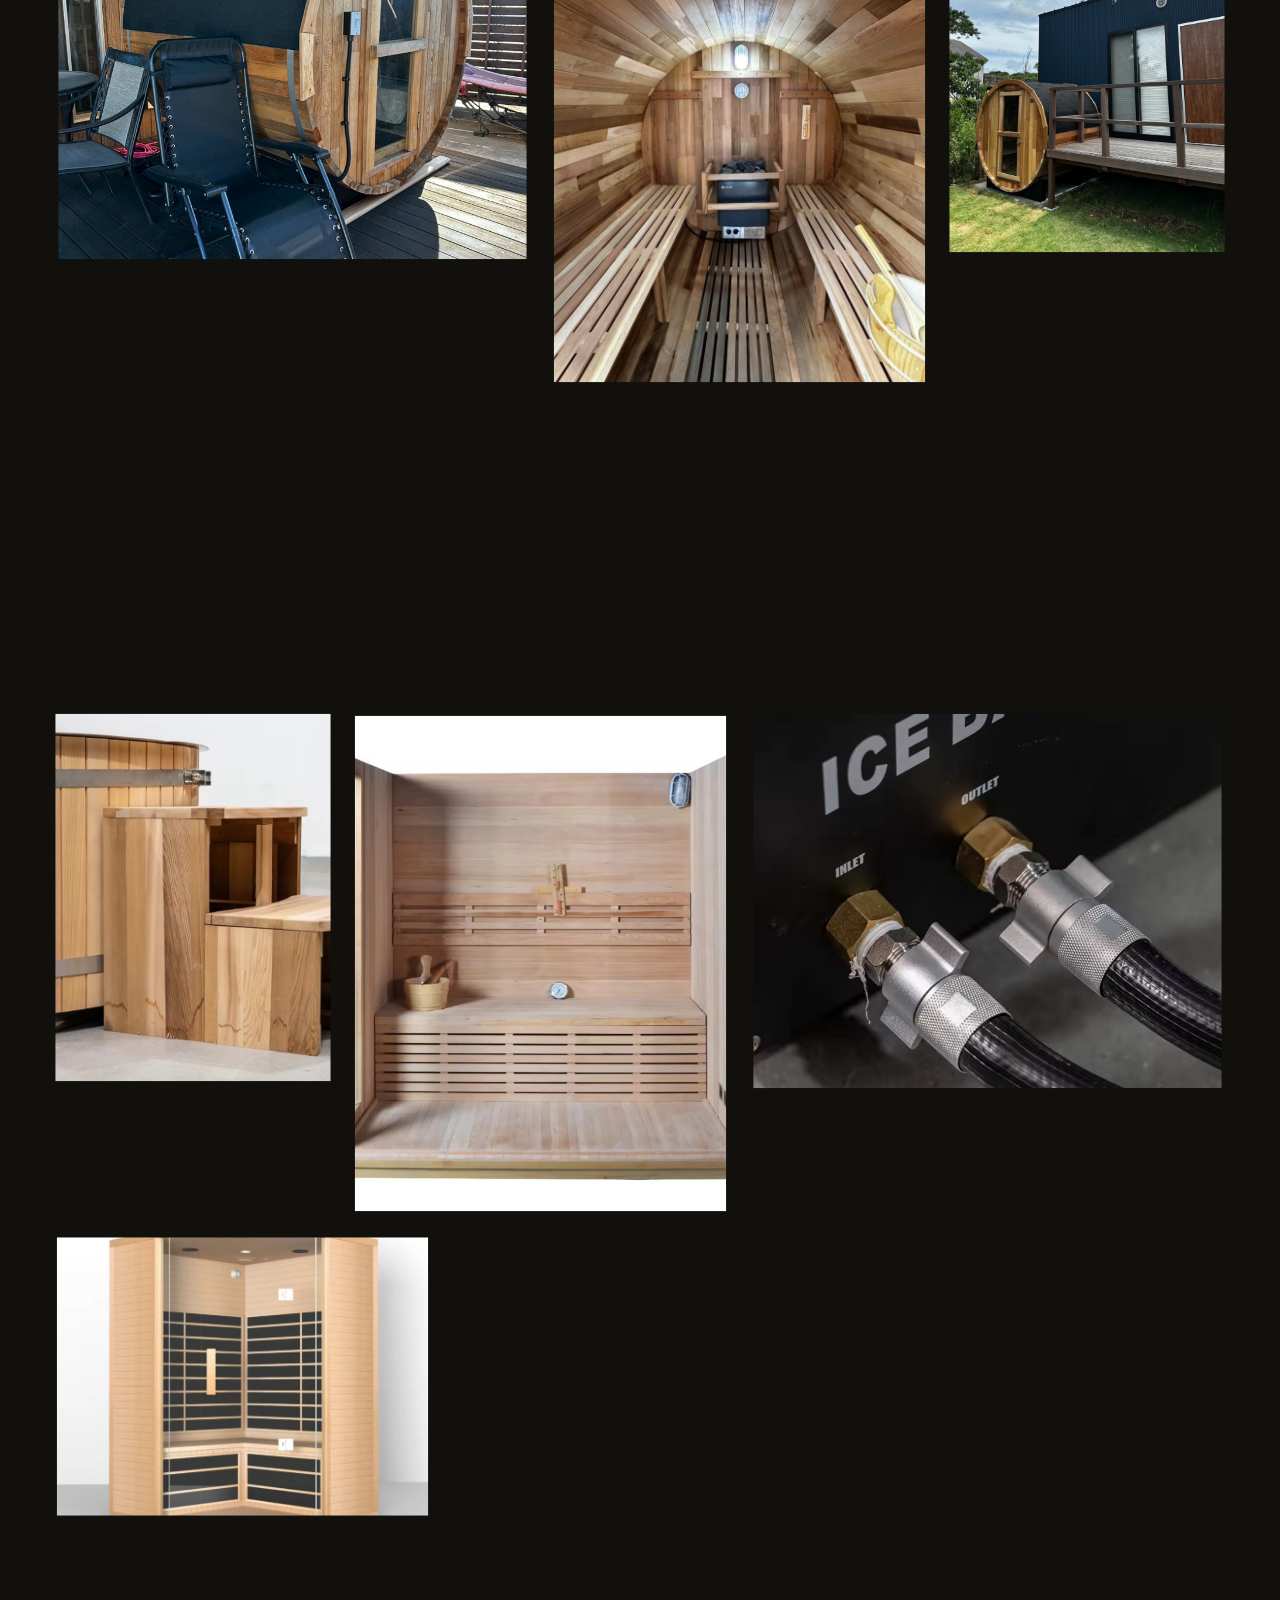
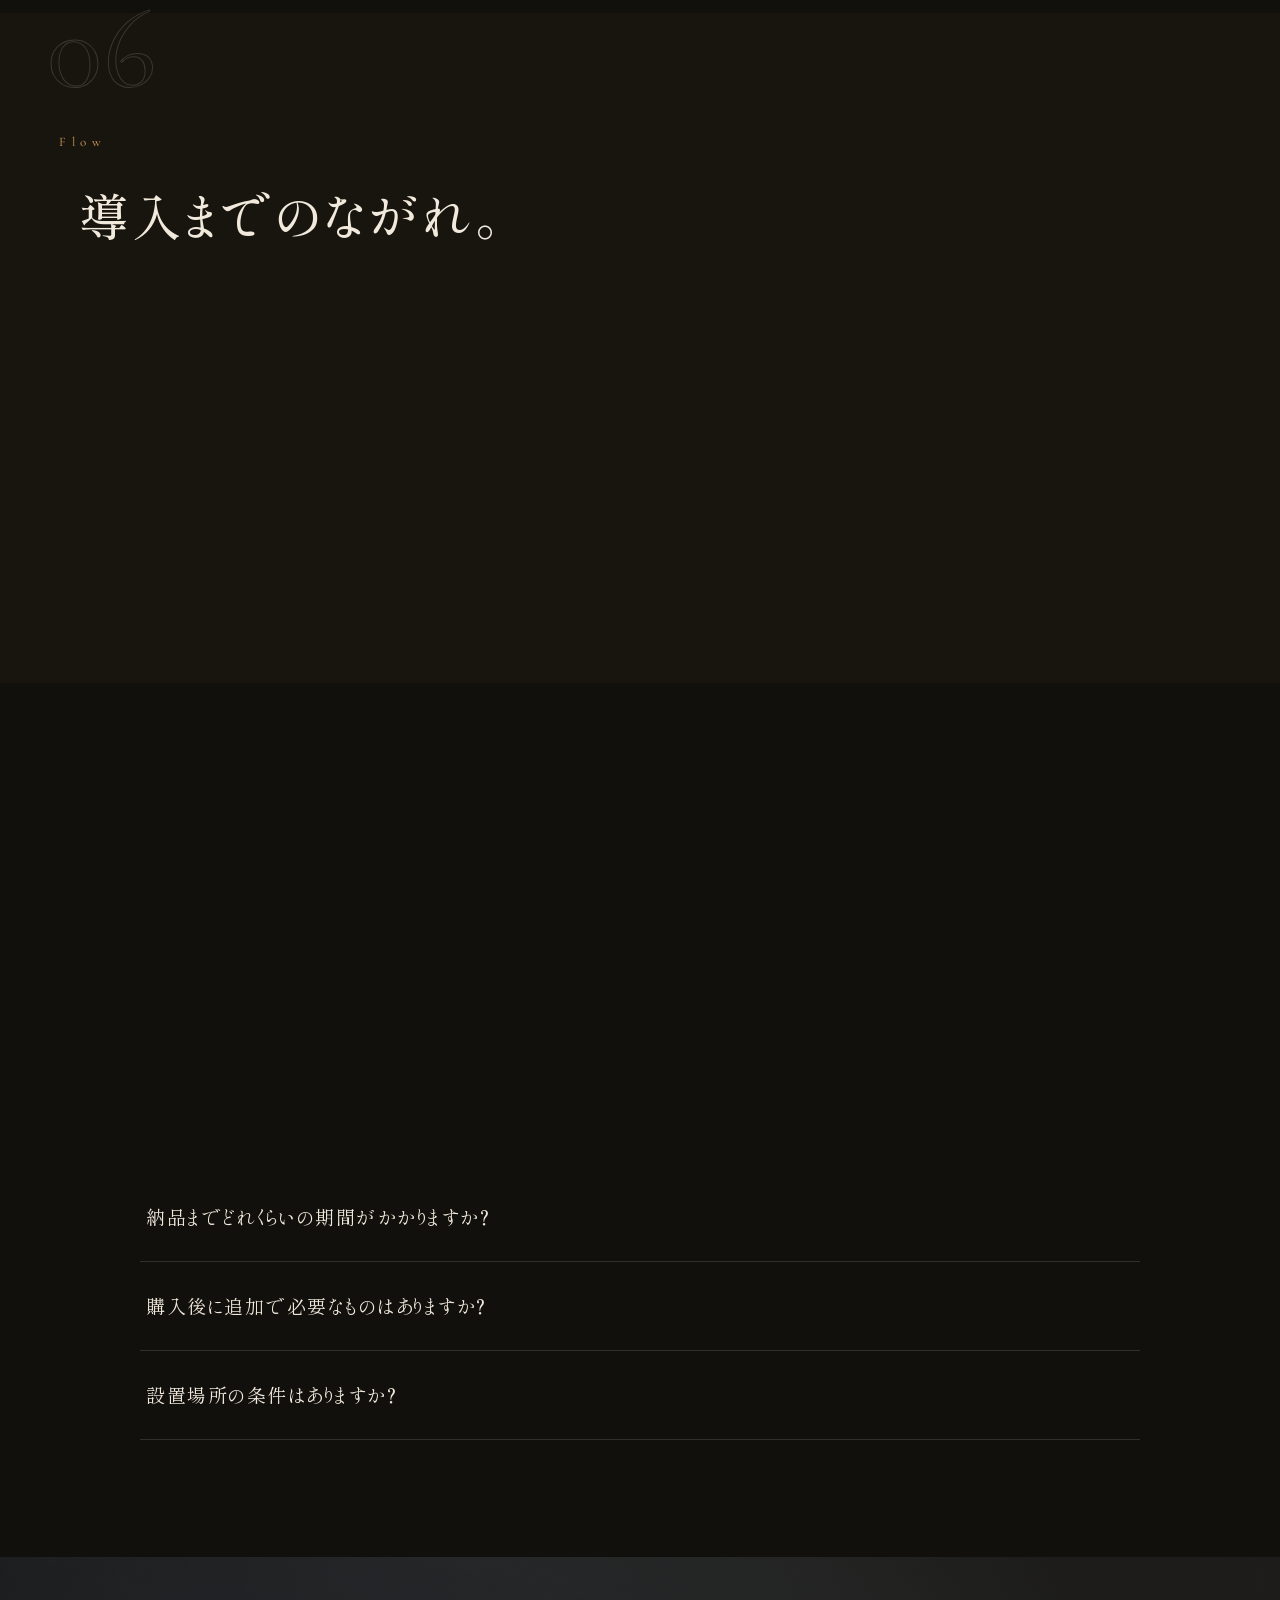
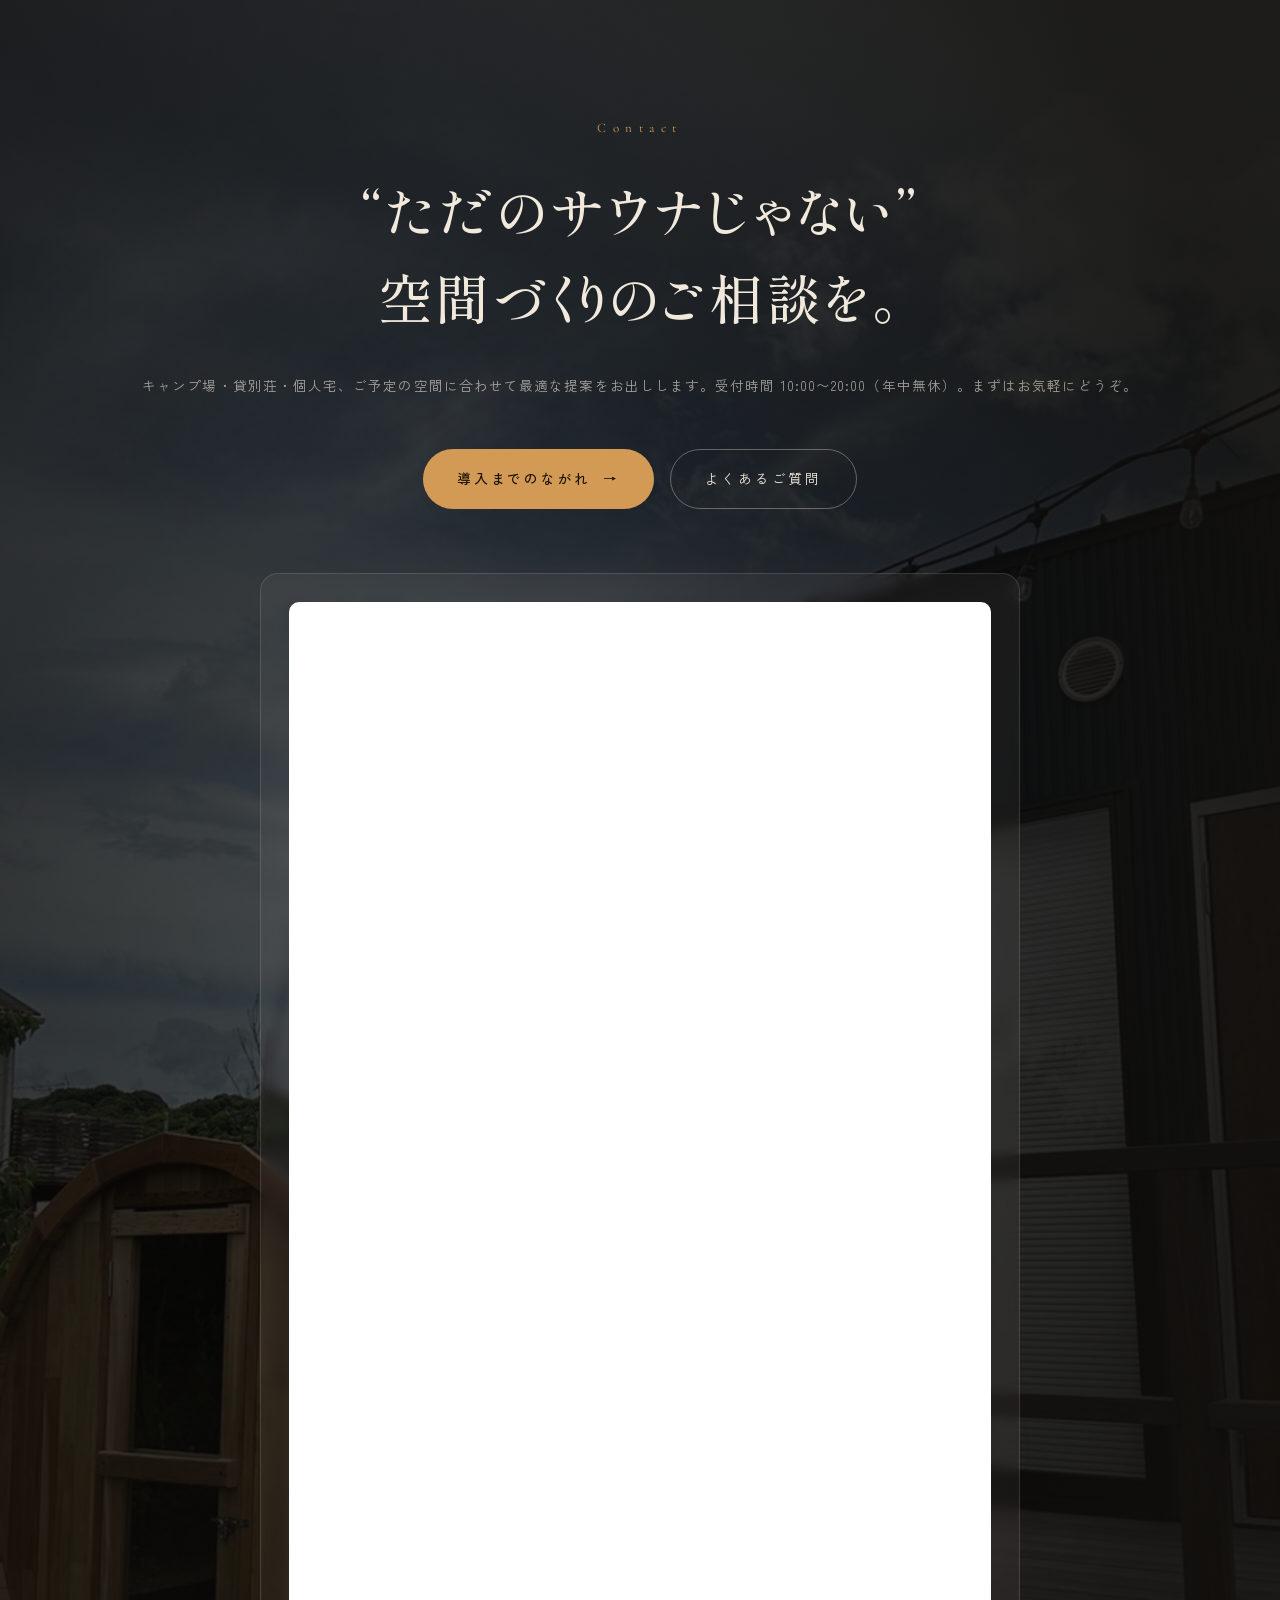
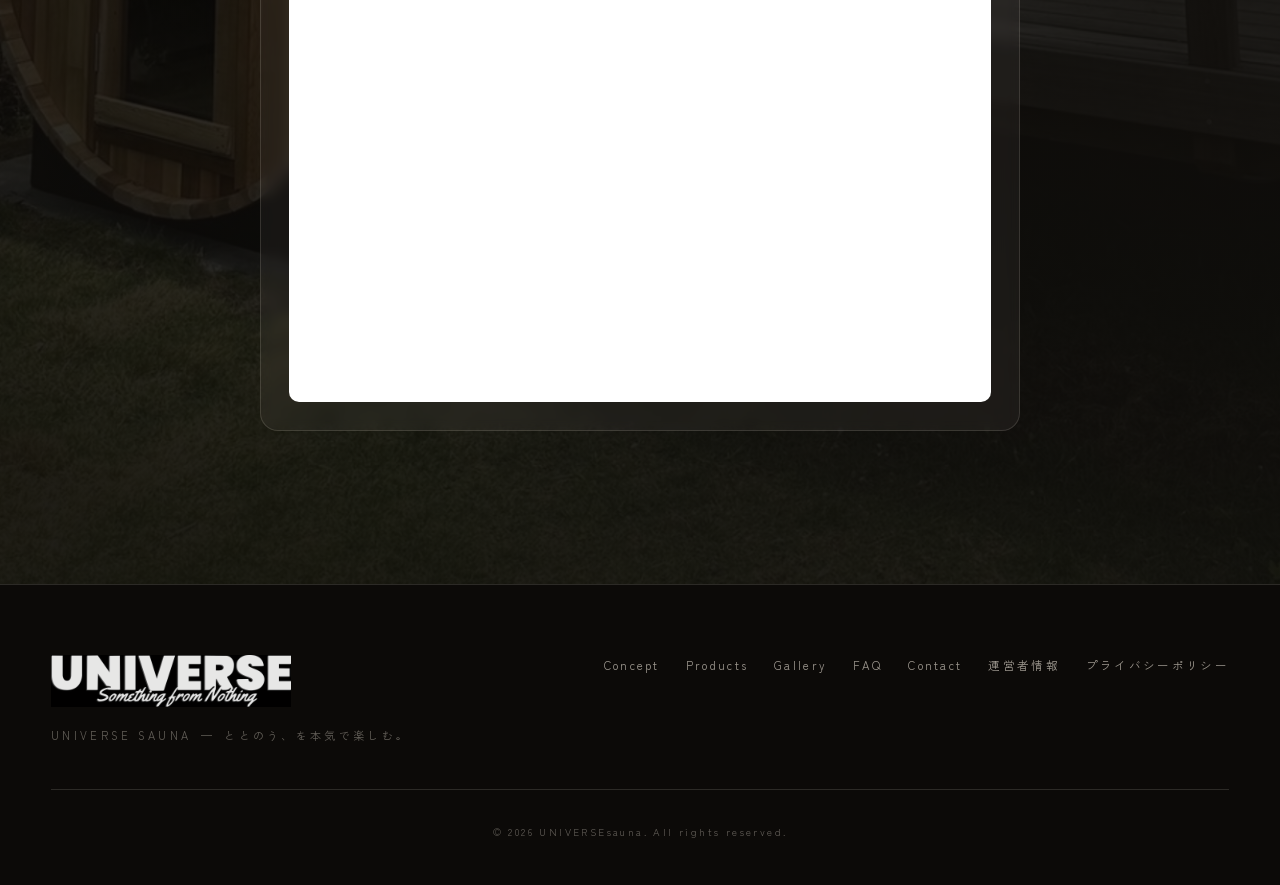
==== commit f93d78eb: "Add files via upload" ====
--- a/index.html
+++ b/index.html
@@ -7,8 +7,12 @@
 <meta name="description" content="北欧伝統のバレルサウナ、室内用サウナ、アイスバス。UNIVERSEが届ける本格的な“ととのい”体験。国内30基以上の設置実績。関東〜名古屋は自社便で配送＆組み立て対応、全国納品可能。">
 <meta property="og:title" content="UNIVERSEsauna｜ととのう、を本気で楽しむ。">
 <meta property="og:description" content="北欧伝統のバレルサウナ。木のぬくもりと高い密閉性。最高110℃、6人まで。桶・杓子・温度計までフル装備でお届けします。">
-<meta property="og:image" content="assets/img/barrel1.jpg">
+<meta property="og:image" content="https://shunpei1130.github.io/universe-sauna/assets/img/barrel1.jpg">
+<meta property="og:url" content="https://shunpei1130.github.io/universe-sauna/">
+<meta property="og:locale" content="ja_JP">
 <meta property="og:type" content="website">
+<meta name="twitter:card" content="summary_large_image">
+<link rel="canonical" href="https://shunpei1130.github.io/universe-sauna/">
 <meta name="theme-color" content="#100e0b">
 <link rel="icon" type="image/jpeg" href="assets/img/logo.jpg">
 <link rel="preconnect" href="https://fonts.googleapis.com">
@@ -59,7 +63,7 @@
     <a href="#flow" data-drawer-link><em>Flow</em><span>導入の流れ</span></a>
     <a href="#contact" data-drawer-link><em>Contact</em><span>お問い合わせ</span></a>
   </nav>
-  <a class="drawer__shop" href="https://universsauna.buyshop.jp/items/all" target="_blank" rel="noopener">公式ストアへ<i>→</i></a>
+  <a class="drawer__shop" href="#contact" data-drawer-link>導入のご相談<i>→</i></a>
 </div>
 
 <main id="top">
@@ -85,7 +89,7 @@
       </p>
       <div class="hero__actions reveal" data-delay="4">
         <a class="btn btn--fill" href="#products">製品を見る</a>
-        <a class="btn btn--ghost" href="https://universsauna.buyshop.jp/items/all" target="_blank" rel="noopener">公式ストア<i class="btn__arrow">→</i></a>
+        <a class="btn btn--ghost" href="#flow">導入までのながれ<i class="btn__arrow">→</i></a>
       </div>
     </div>
     <div class="hero__meta" aria-hidden="true">
@@ -153,10 +157,10 @@
     <div class="products">
 
       <article class="product reveal" data-fx="card">
-        <a class="product__media" href="https://universsauna.buyshop.jp/items/105786017" target="_blank" rel="noopener">
+        <div class="product__media">
           <img src="assets/img/barrel1.jpg" alt="バレルサウナ 1800×1800 6人用（レッドシダー）" loading="lazy">
           <span class="product__tag">OUTDOOR / MAIN PRODUCT</span>
-        </a>
+        </div>
         <div class="product__info">
           <div class="product__head">
             <h3 class="product__name">バレルサウナ <small>1800 × 1800&ensp;6人用</small></h3>
@@ -173,16 +177,16 @@
           </ul>
           <div class="product__foot">
             <p class="product__price"><b>¥800,000</b><small>（tax in）</small></p>
-            <a class="product__link" href="https://universsauna.buyshop.jp/items/105786017" target="_blank" rel="noopener">製品ページへ<i>→</i></a>
+            <a class="product__link" href="#contact">導入を相談する<i>→</i></a>
           </div>
         </div>
       </article>
 
       <article class="product product--flip reveal" data-fx="card">
-        <a class="product__media" href="https://universsauna.buyshop.jp/items/124432337" target="_blank" rel="noopener">
+        <div class="product__media">
           <img src="assets/img/room1.jpg" alt="室内用サウナ 130×92×72cm" loading="lazy">
           <span class="product__tag">INDOOR / COMPACT</span>
-        </a>
+        </div>
         <div class="product__info">
           <div class="product__head">
             <h3 class="product__name">室内用サウナ <small>130 × 92 × 72cm</small></h3>
@@ -199,16 +203,16 @@
           </ul>
           <div class="product__foot">
             <p class="product__price"><b>¥600,000</b><small>（tax in）</small></p>
-            <a class="product__link" href="https://universsauna.buyshop.jp/items/124432337" target="_blank" rel="noopener">製品ページへ<i>→</i></a>
+            <a class="product__link" href="#contact">導入を相談する<i>→</i></a>
           </div>
         </div>
       </article>
 
       <article class="product reveal" data-fx="card">
-        <a class="product__media" href="https://universsauna.buyshop.jp/items/124432906" target="_blank" rel="noopener">
+        <div class="product__media">
           <img src="assets/img/ice1.jpg" alt="アイスバス 130×92×72cm SMT-130" loading="lazy">
           <span class="product__tag">ICE BATH / 250L</span>
-        </a>
+        </div>
         <div class="product__info">
           <div class="product__head">
             <h3 class="product__name">アイスバス <small>130 × 92 × 72cm&ensp;SMT-130</small></h3>
@@ -225,13 +229,13 @@
           </ul>
           <div class="product__foot">
             <p class="product__price"><b>¥640,000</b><small>（tax in）</small></p>
-            <a class="product__link" href="https://universsauna.buyshop.jp/items/124432906" target="_blank" rel="noopener">製品ページへ<i>→</i></a>
+            <a class="product__link" href="#contact">導入を相談する<i>→</i></a>
           </div>
         </div>
       </article>
 
     </div>
-    <p class="products__note reveal">価格は参考例。送料は配達地域により異なります（購入前要相談）。詳細は各製品ページをご覧ください。</p>
+    <p class="products__note reveal">価格は参考例。送料は配達地域により異なります。ご導入の際は「導入までのながれ」をご確認のうえ、お問い合わせよりご相談ください。</p>
   </section>
 
   <!-- ============ FEATURES ============ -->
@@ -397,10 +401,13 @@
     <div class="contact__inner">
       <span class="contact__en reveal">Contact</span>
       <h2 class="contact__title reveal">“ただのサウナじゃない”<br>空間づくりのご相談を。</h2>
-      <p class="contact__text reveal">キャンプ場・貸別荘・個人宅、ご予定の空間に合わせて最適な提案をお出しします。<br class="br-sp">まずはお気軽にどうぞ。</p>
+      <p class="contact__text reveal">キャンプ場・貸別荘・個人宅、ご予定の空間に合わせて最適な提案をお出しします。<br class="br-sp">受付時間 10:00〜20:00（年中無休）。まずはお気軽にどうぞ。</p>
       <div class="contact__actions reveal">
-        <a class="btn btn--fill" href="https://universsauna.buyshop.jp/items/all" target="_blank" rel="noopener">公式ストアで見る<i class="btn__arrow">→</i></a>
-        <a class="btn btn--ghost" href="https://universsauna.buyshop.jp/about" target="_blank" rel="noopener">プロフィール・お問い合わせ</a>
+        <a class="btn btn--fill" href="#flow">導入までのながれ<i class="btn__arrow">→</i></a>
+        <a class="btn btn--ghost" href="#faq">よくあるご質問</a>
+      </div>
+      <div class="contact__form reveal" data-delay="2">
+        <iframe class="contact__frame" src="https://docs.google.com/forms/d/e/1FAIpQLSd0LsL5erIr13JTMU7wyse8i49hJlqM6JmFGmiIn0glYBTSWw/viewform?embedded=true" loading="lazy" title="お問い合わせフォーム">読み込んでいます…</iframe>
       </div>
     </div>
     <figure class="contact__bg" aria-hidden="true"><img src="assets/img/barrel3.jpg" alt="" loading="lazy"></figure>
@@ -418,9 +425,10 @@
       <a href="#concept">Concept</a>
       <a href="#products">Products</a>
       <a href="#gallery">Gallery</a>
-      <a href="https://universsauna.buyshop.jp/" target="_blank" rel="noopener">Store</a>
-      <a href="https://universsauna.buyshop.jp/law" target="_blank" rel="noopener">特定商取引法</a>
-      <a href="https://universsauna.buyshop.jp/privacy" target="_blank" rel="noopener">プライバシーポリシー</a>
+      <a href="#faq">FAQ</a>
+      <a href="#contact">Contact</a>
+      <a href="privacy.html#operator">運営者情報</a>
+      <a href="privacy.html">プライバシーポリシー</a>
     </nav>
   </div>
   <p class="footer__copy"><small>&copy; 2026 UNIVERSEsauna. All rights reserved.</small></p>
--- a/assets/css/style.css
+++ b/assets/css/style.css
@@ -351,3 +351,8 @@
 .br-sp{display:none}
 .br-tb{display:inline}
 @media(max-width:640px){.br-sp{display:block}.br-tb{display:none}}
+
+/* ---------- Google Forms embed (contact) ---------- */
+.contact__form{width:min(760px,94%);margin:64px auto 0;background:rgba(241,233,220,.05);border:1px solid var(--line);border-radius:18px;padding:clamp(14px,2.4vw,28px);backdrop-filter:blur(6px);-webkit-backdrop-filter:blur(6px)}
+.contact__frame{display:block;width:100%;height:1400px;border:0;border-radius:10px;background:#fff}
+@media (max-width:640px){.contact__frame{height:1850px}.contact__form{margin-top:44px}}
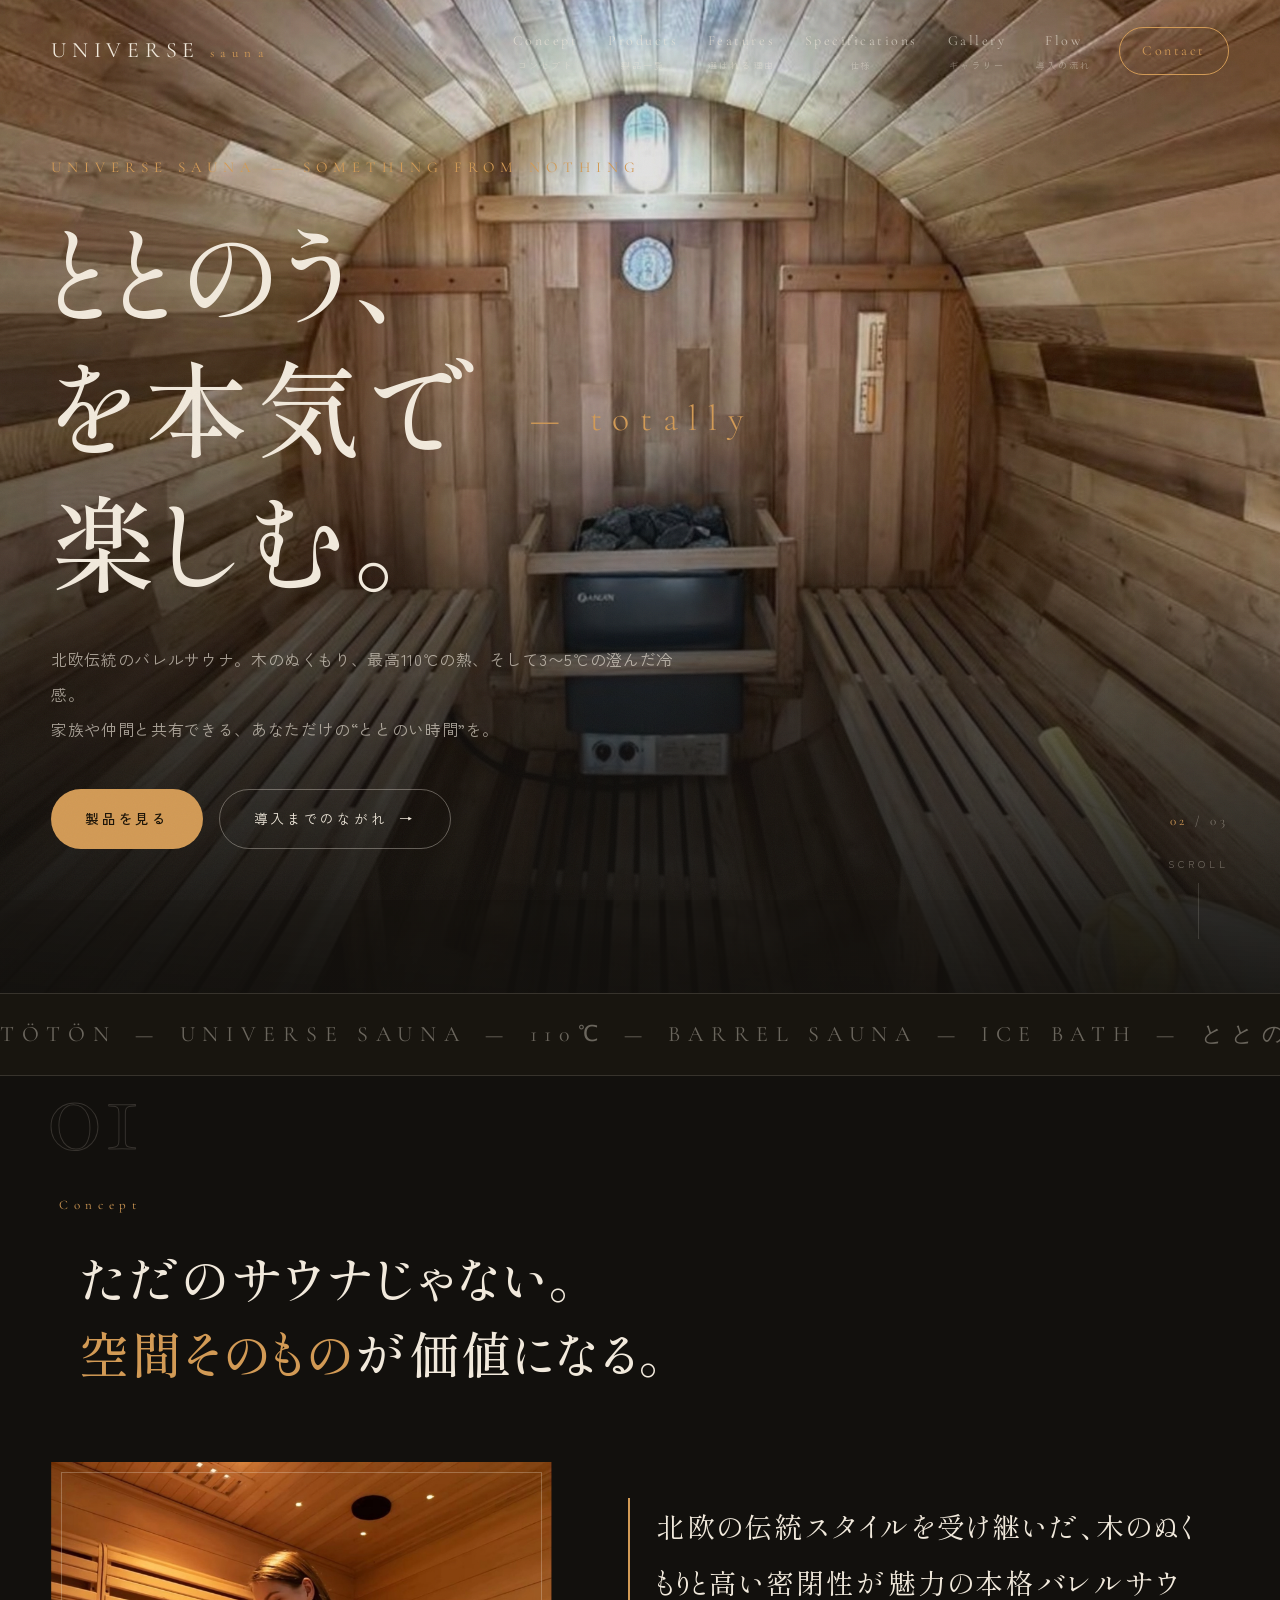
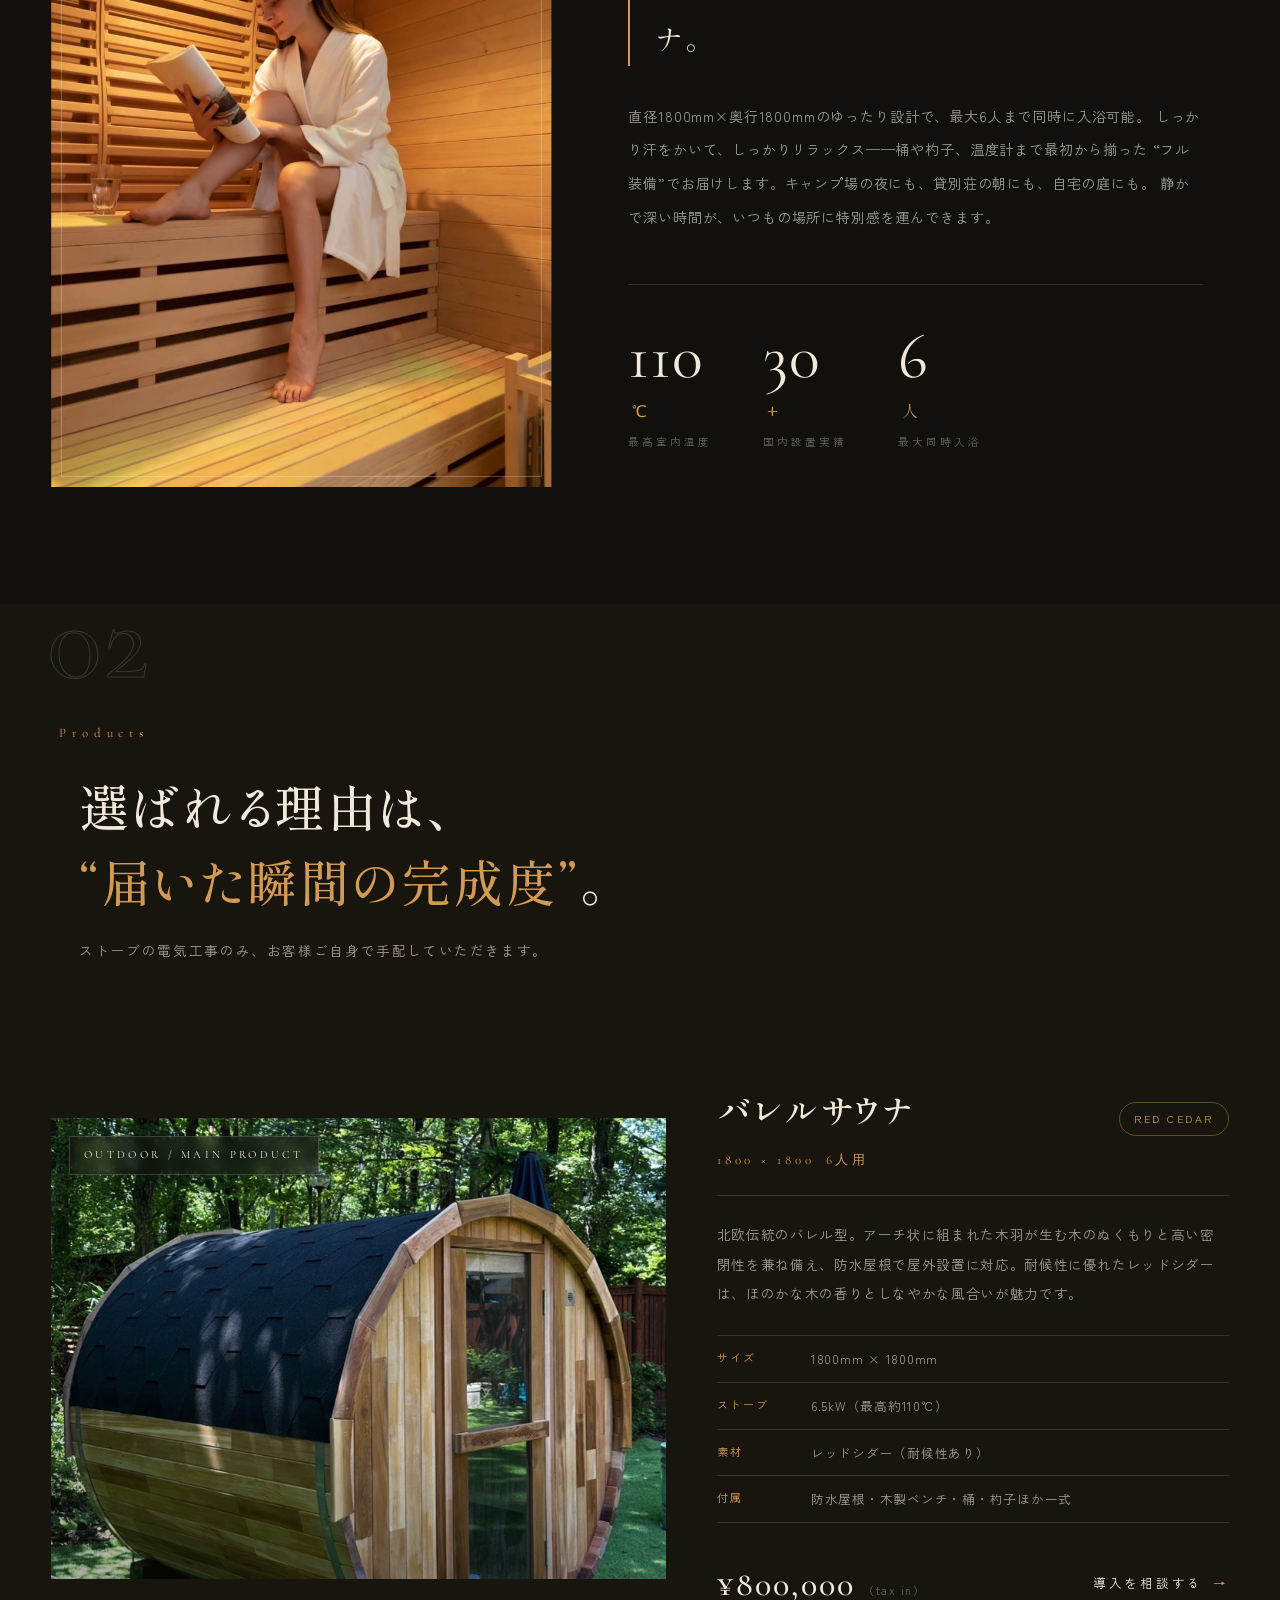
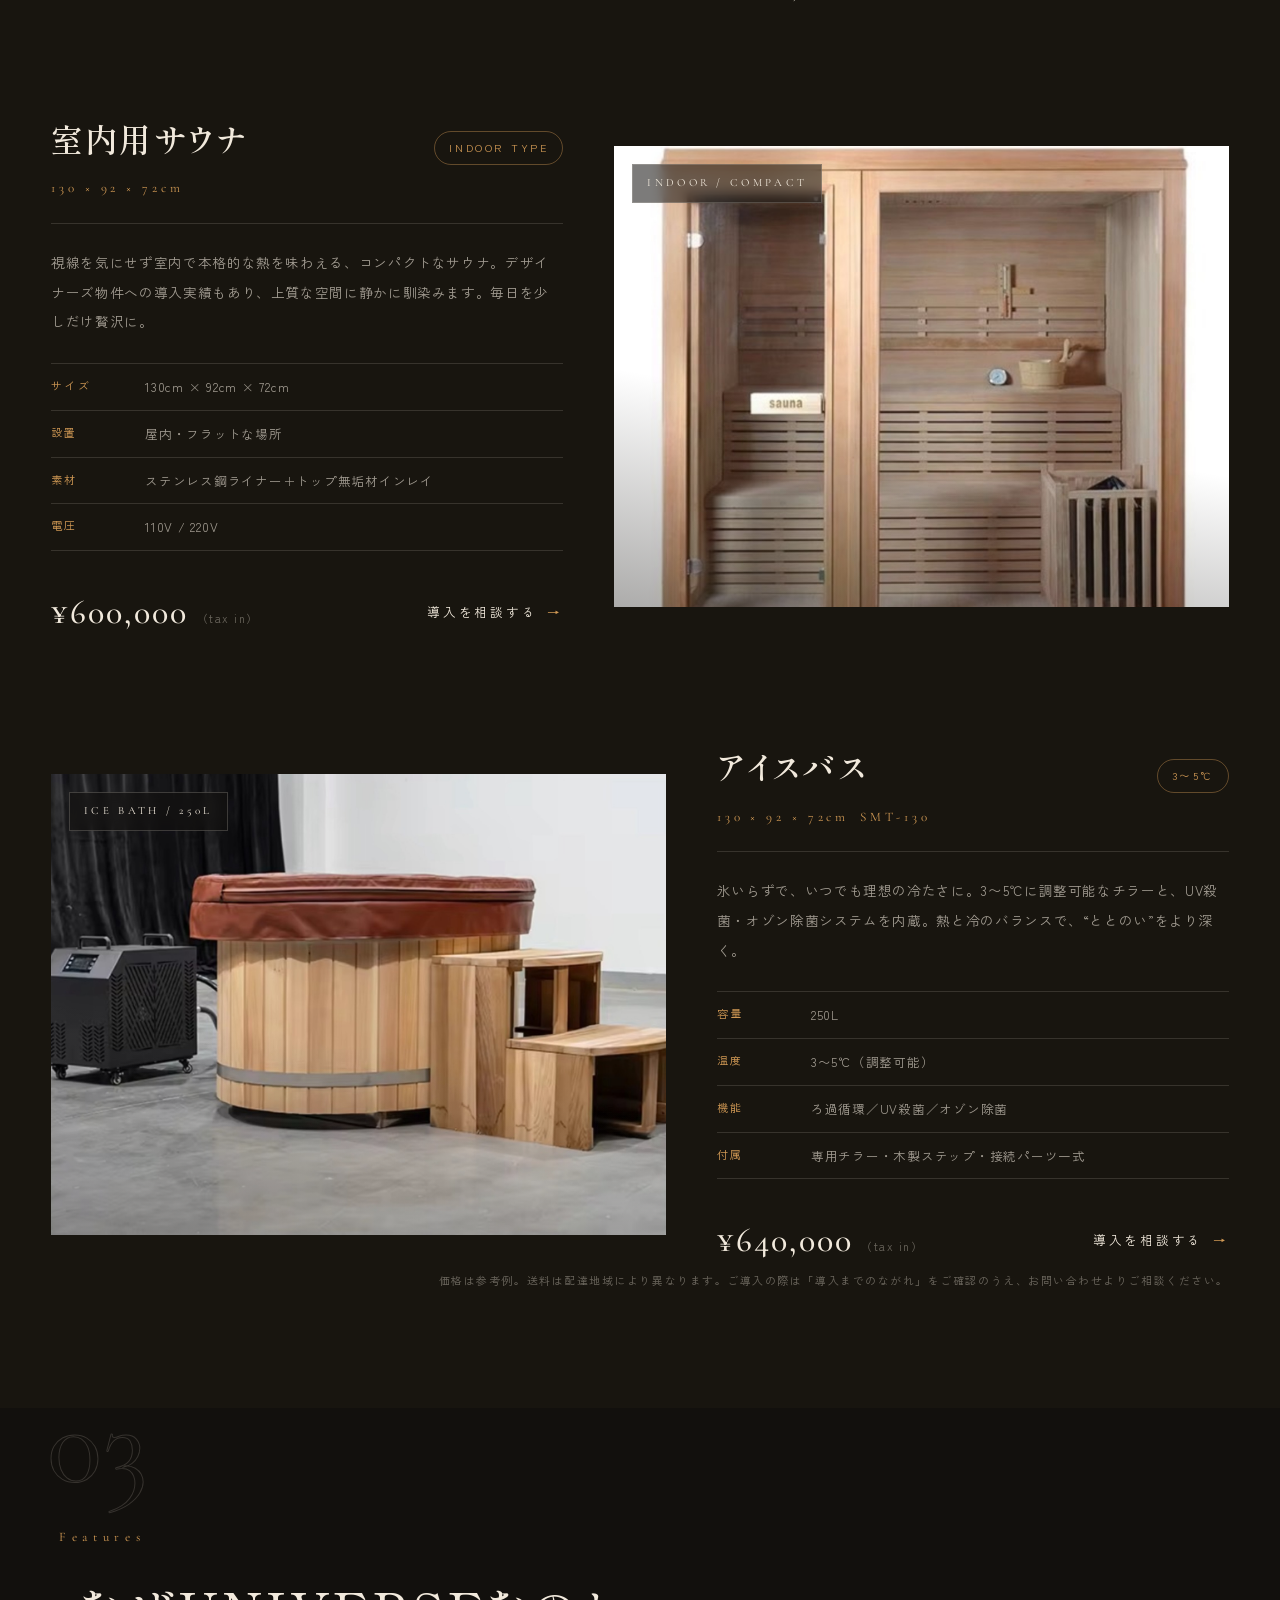
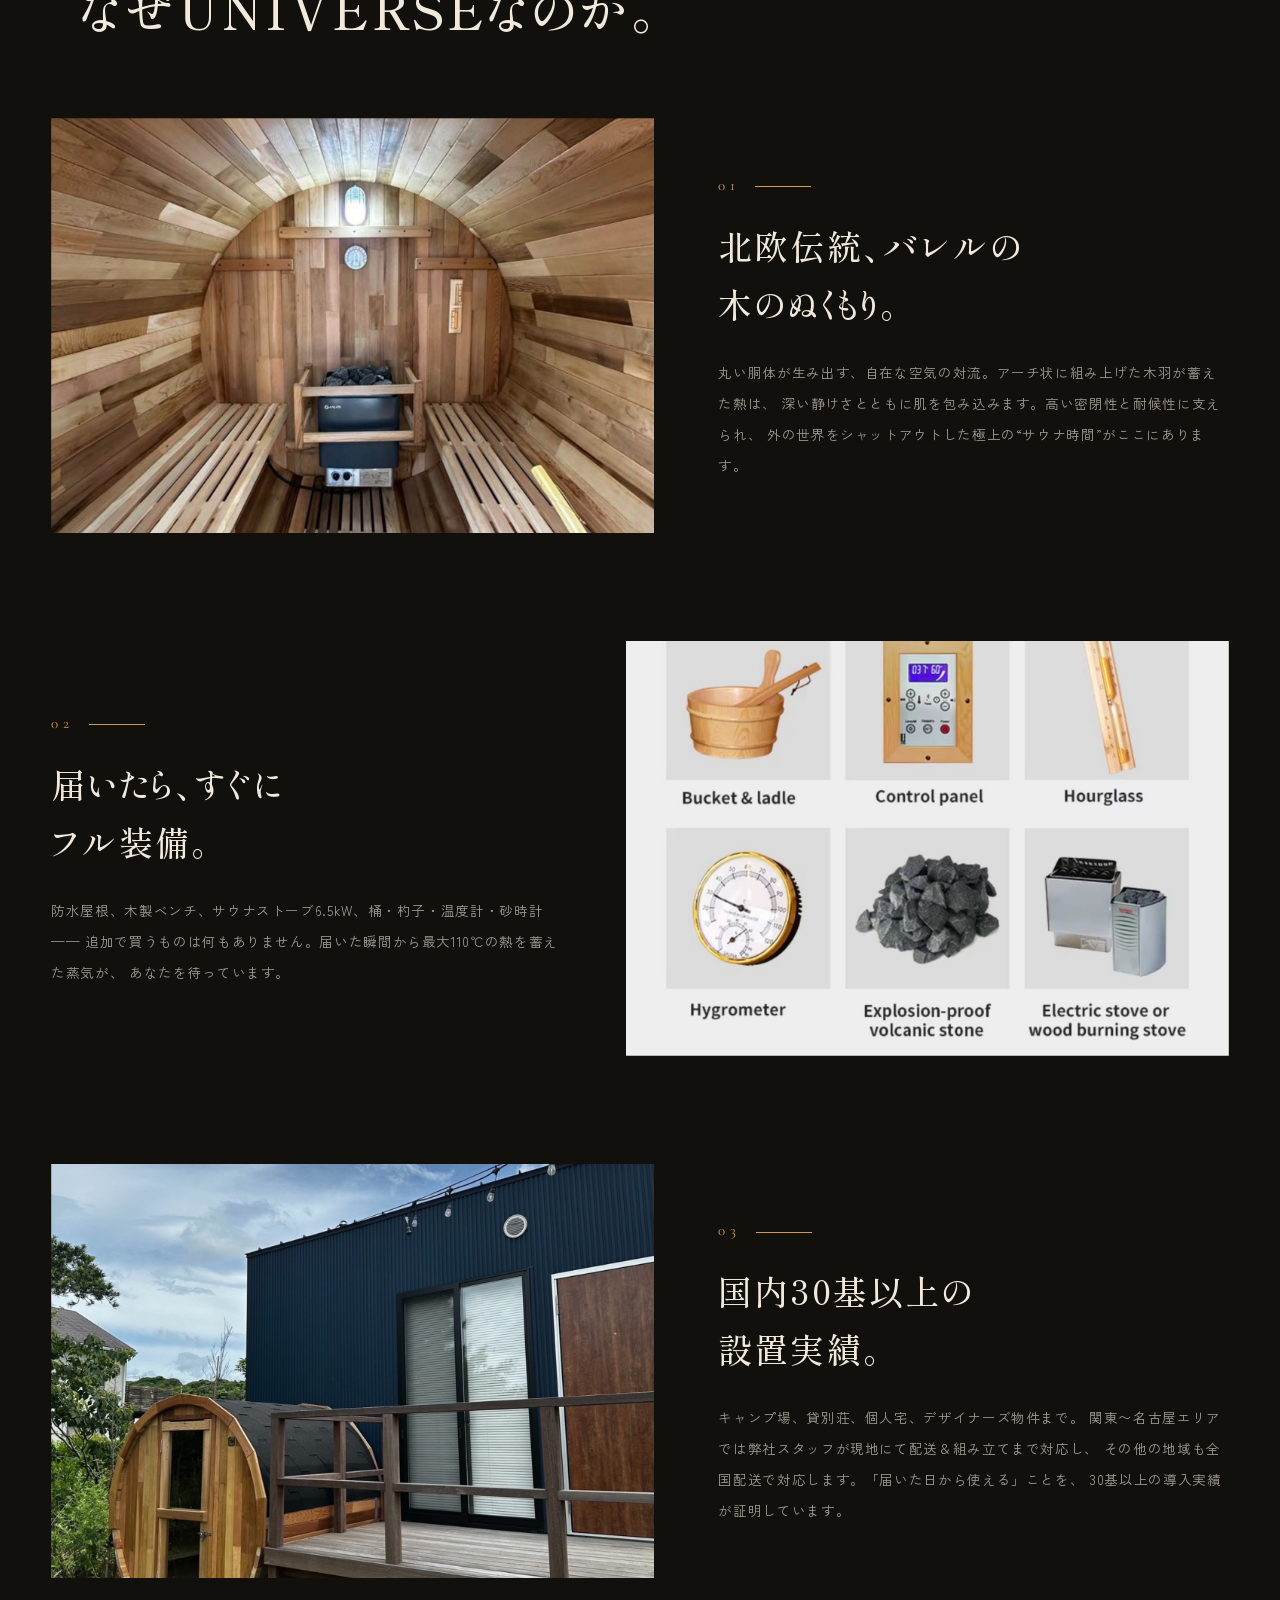
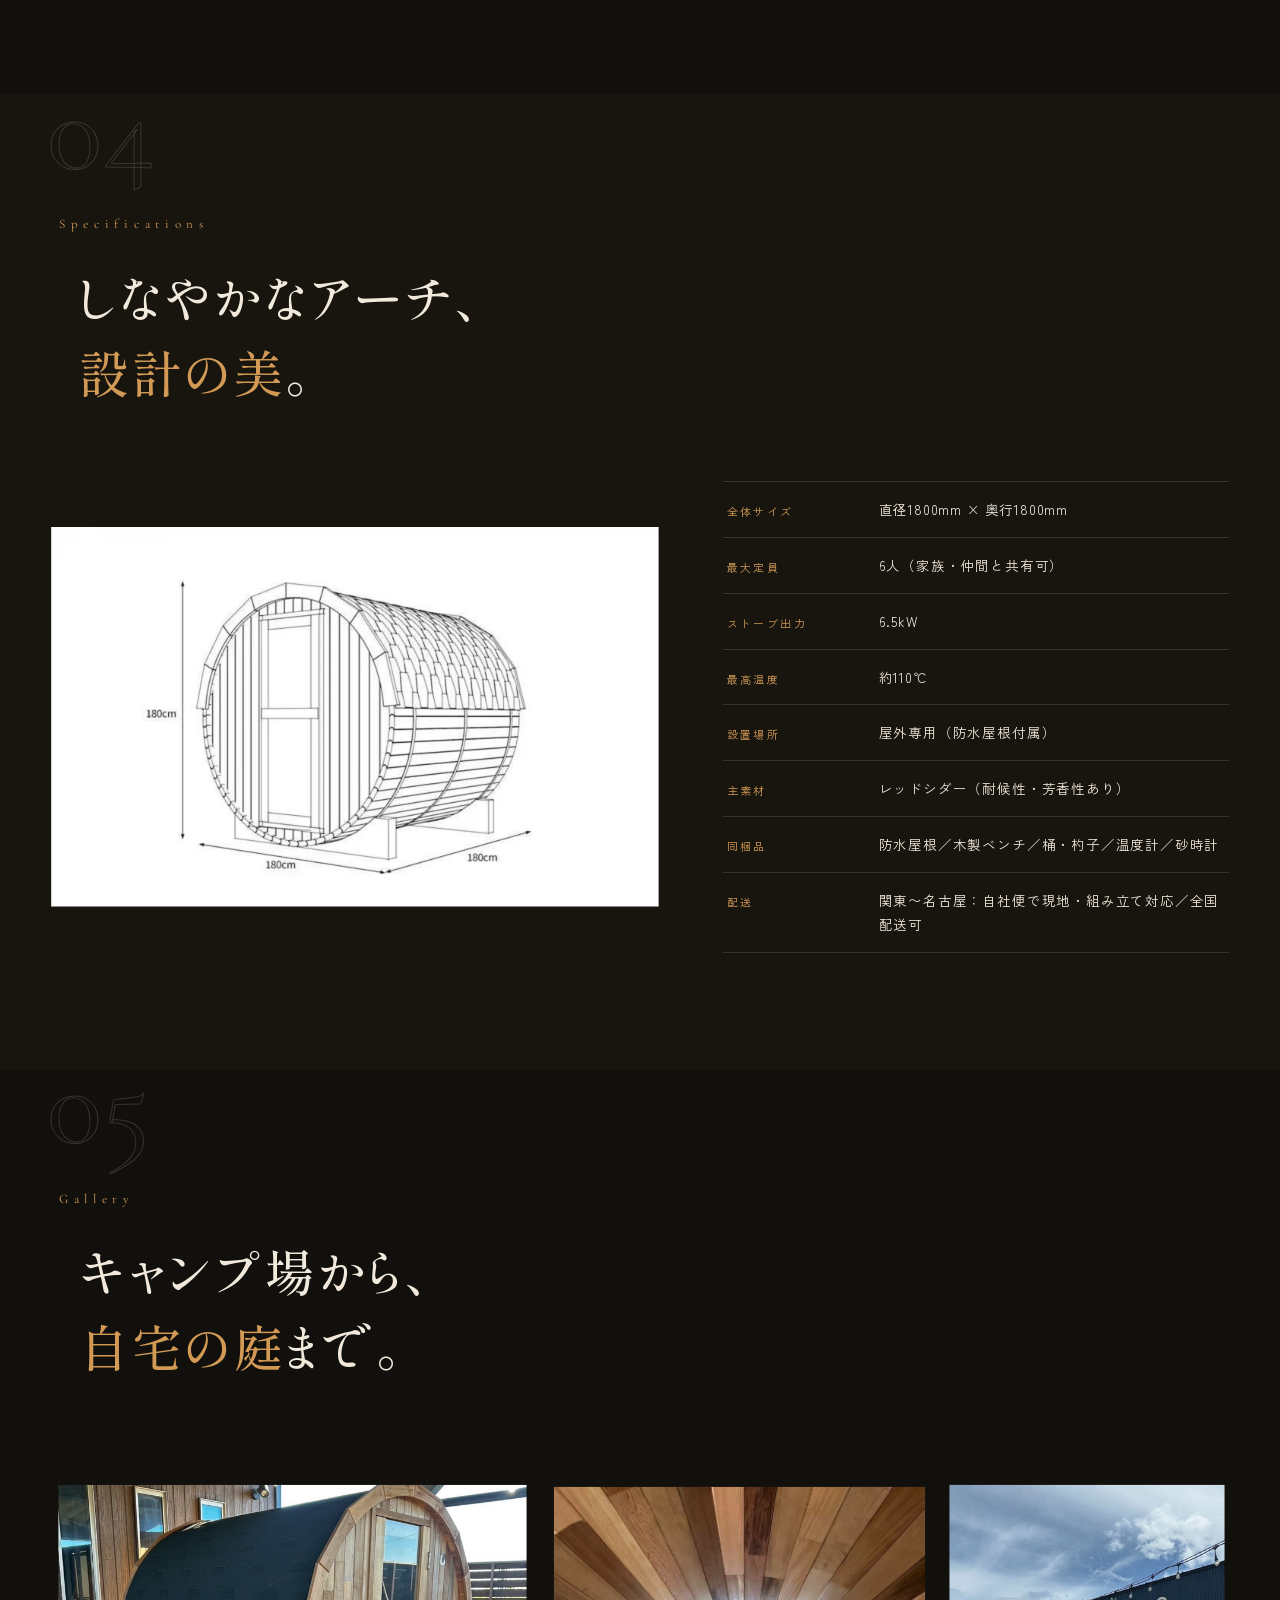
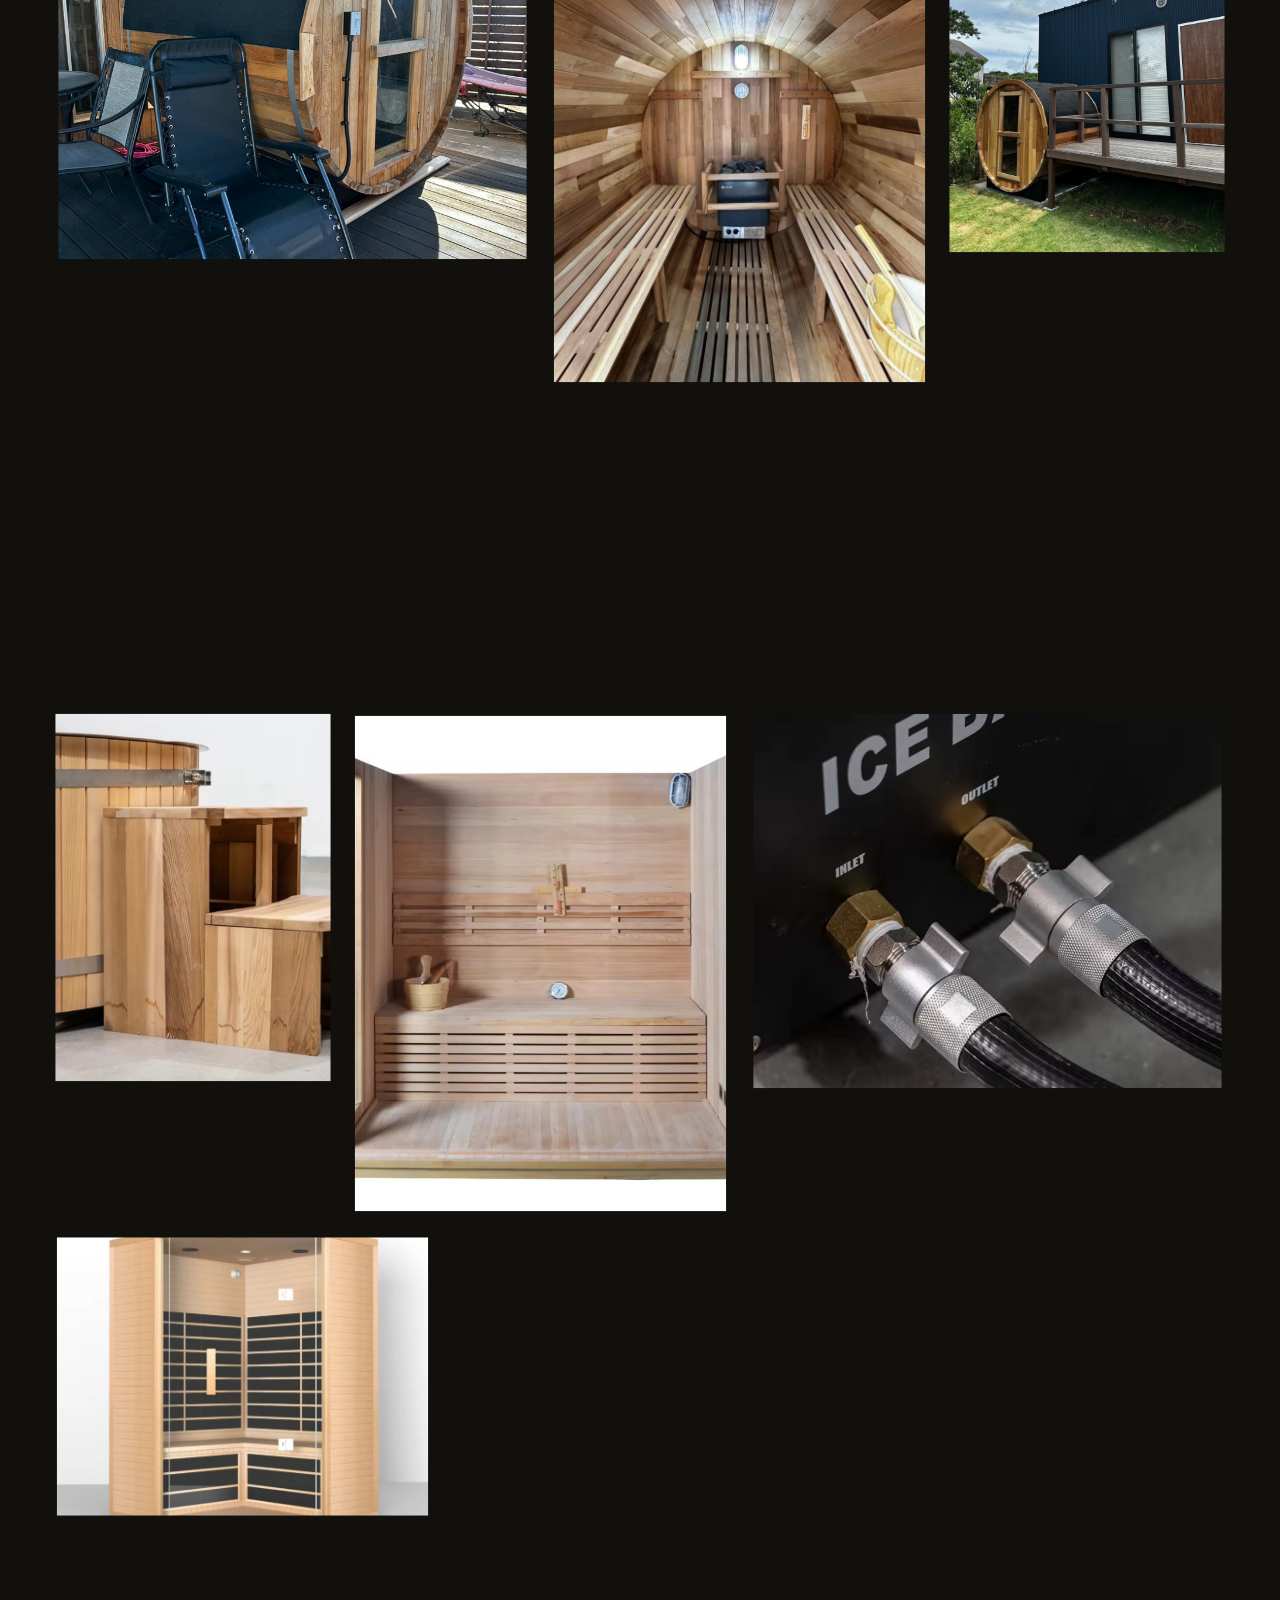
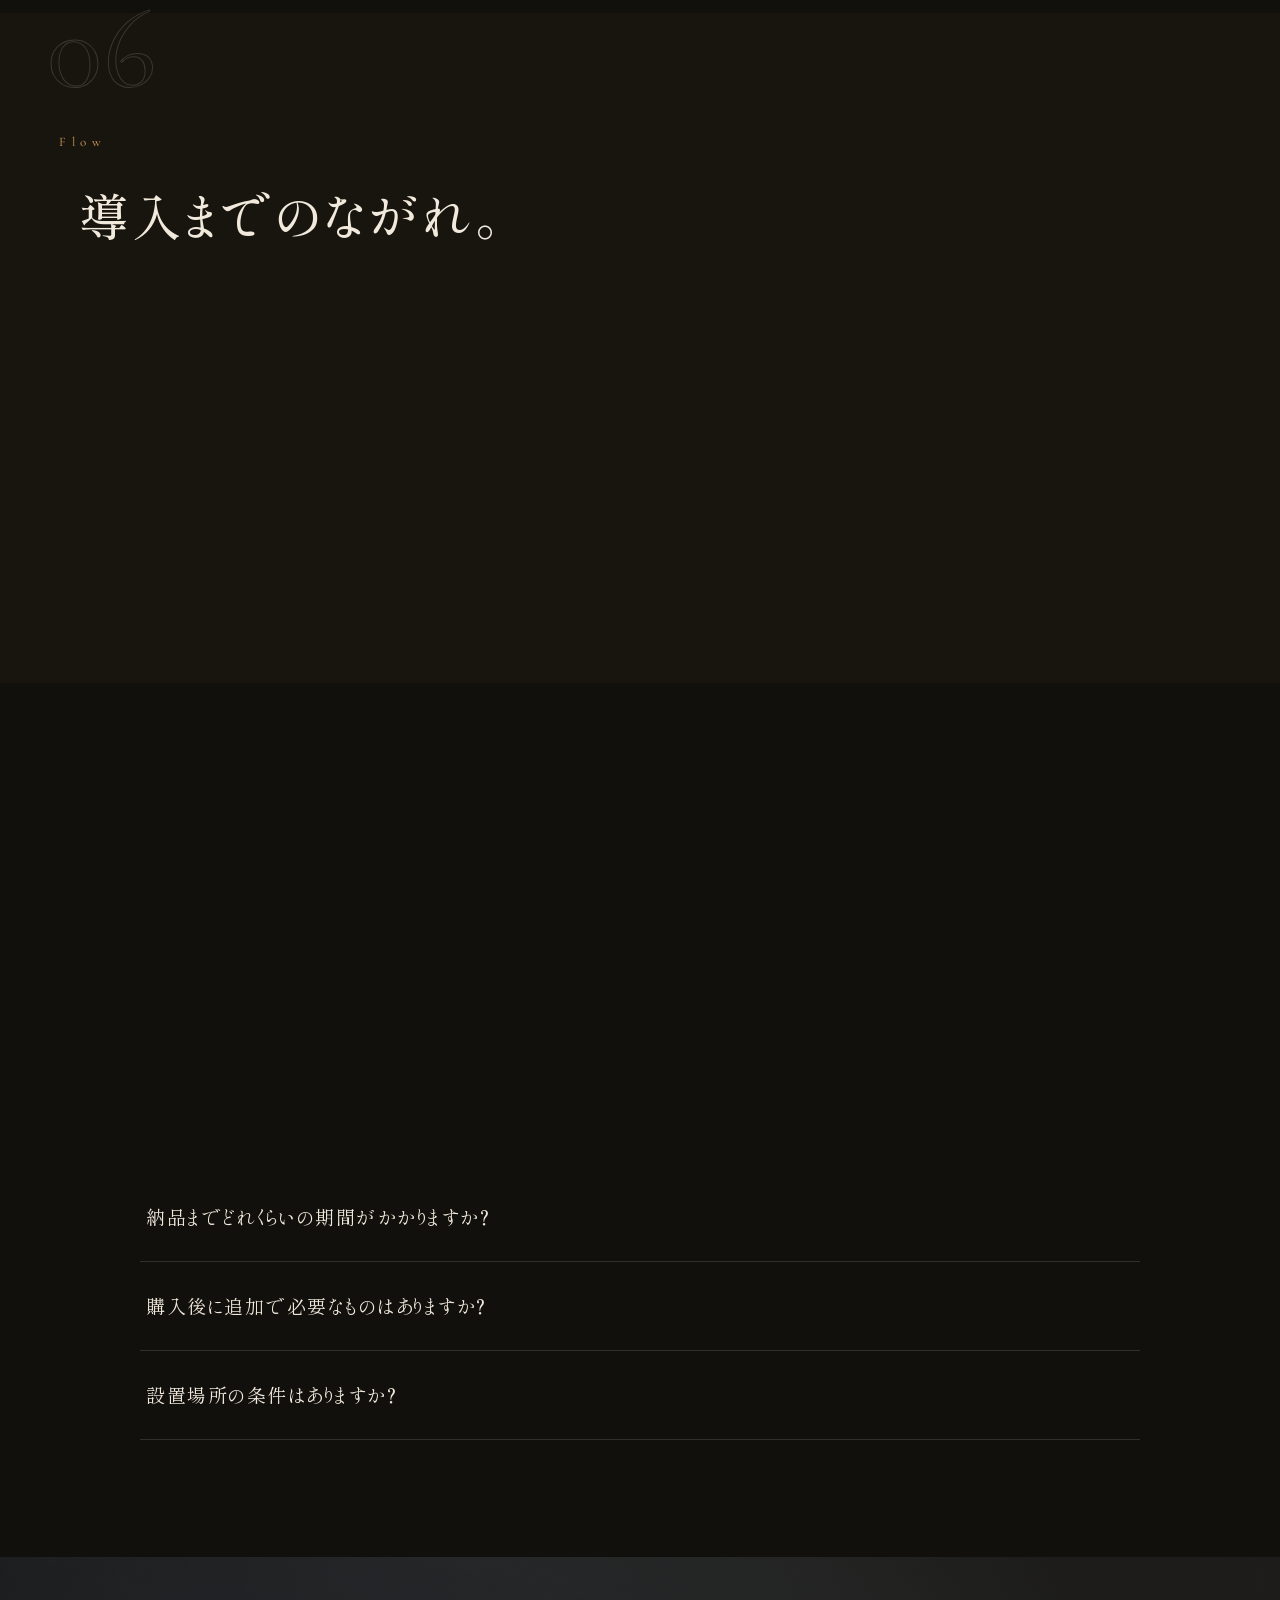
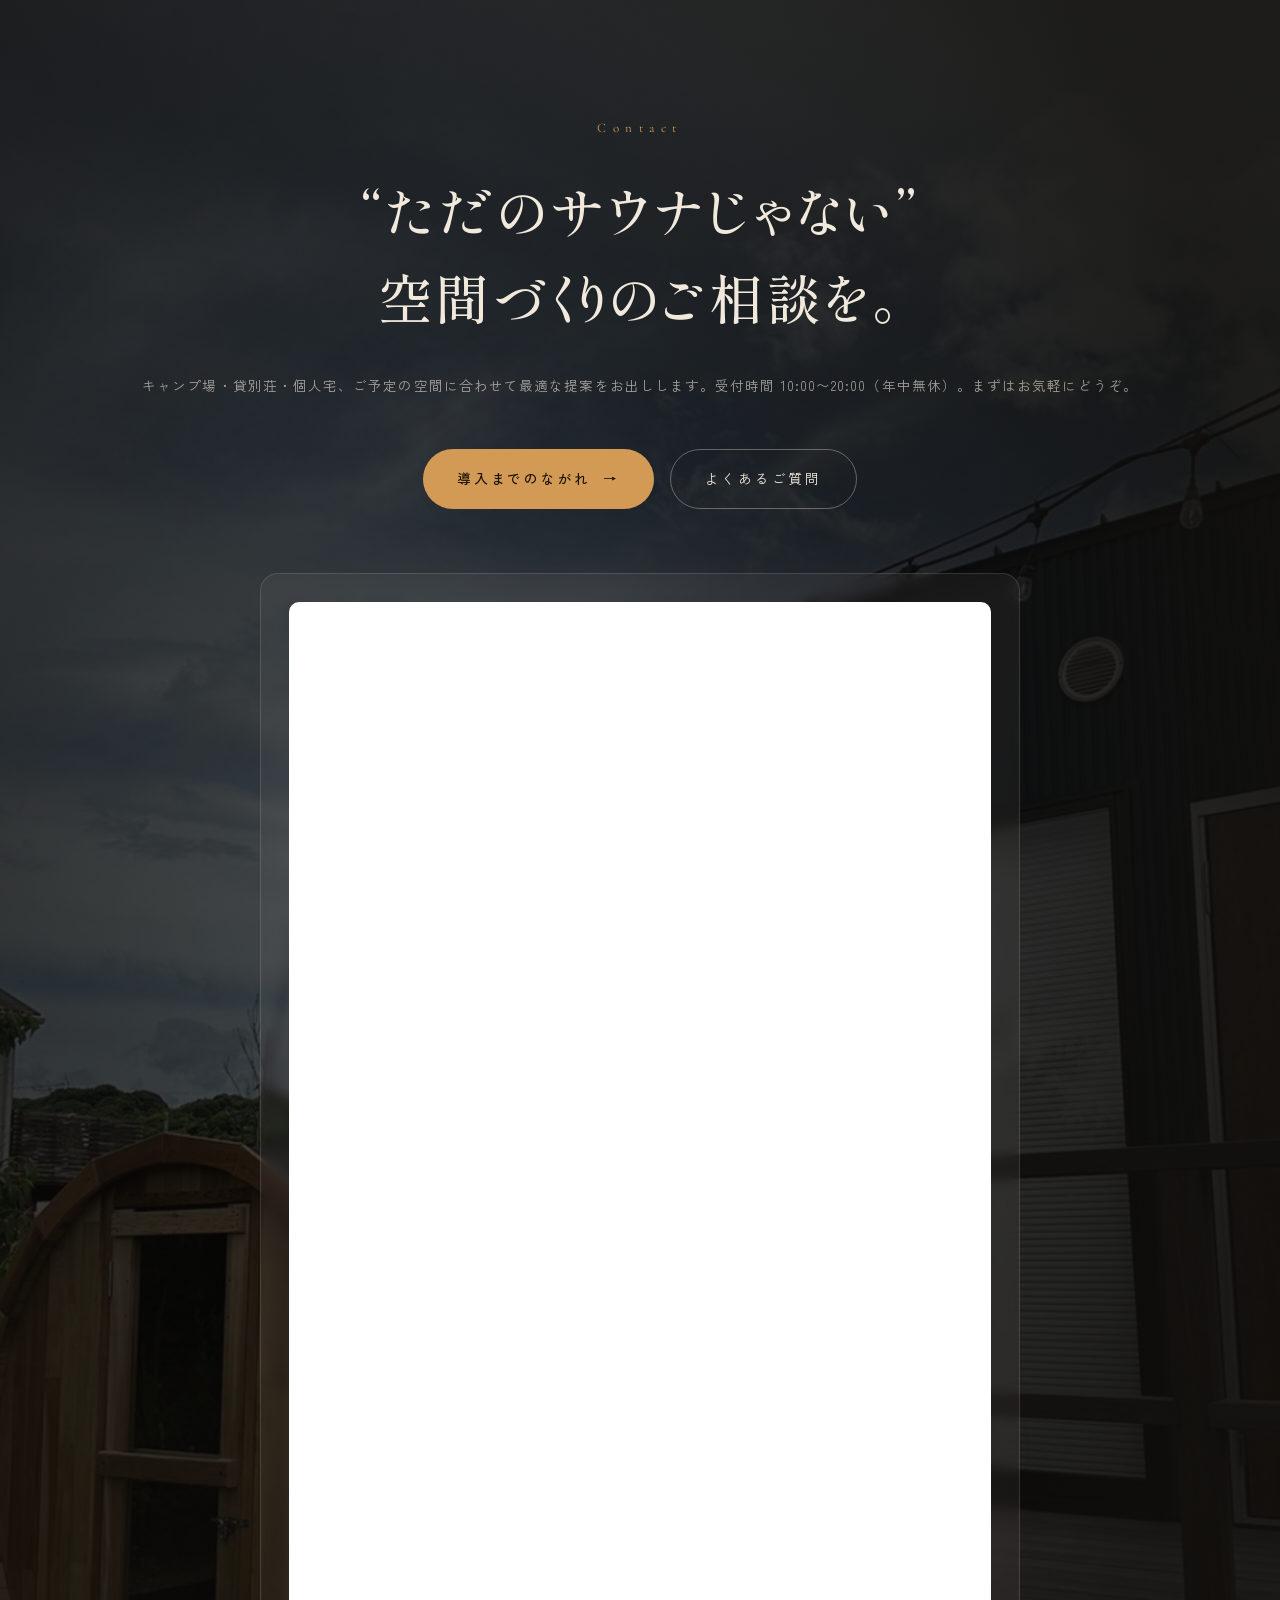
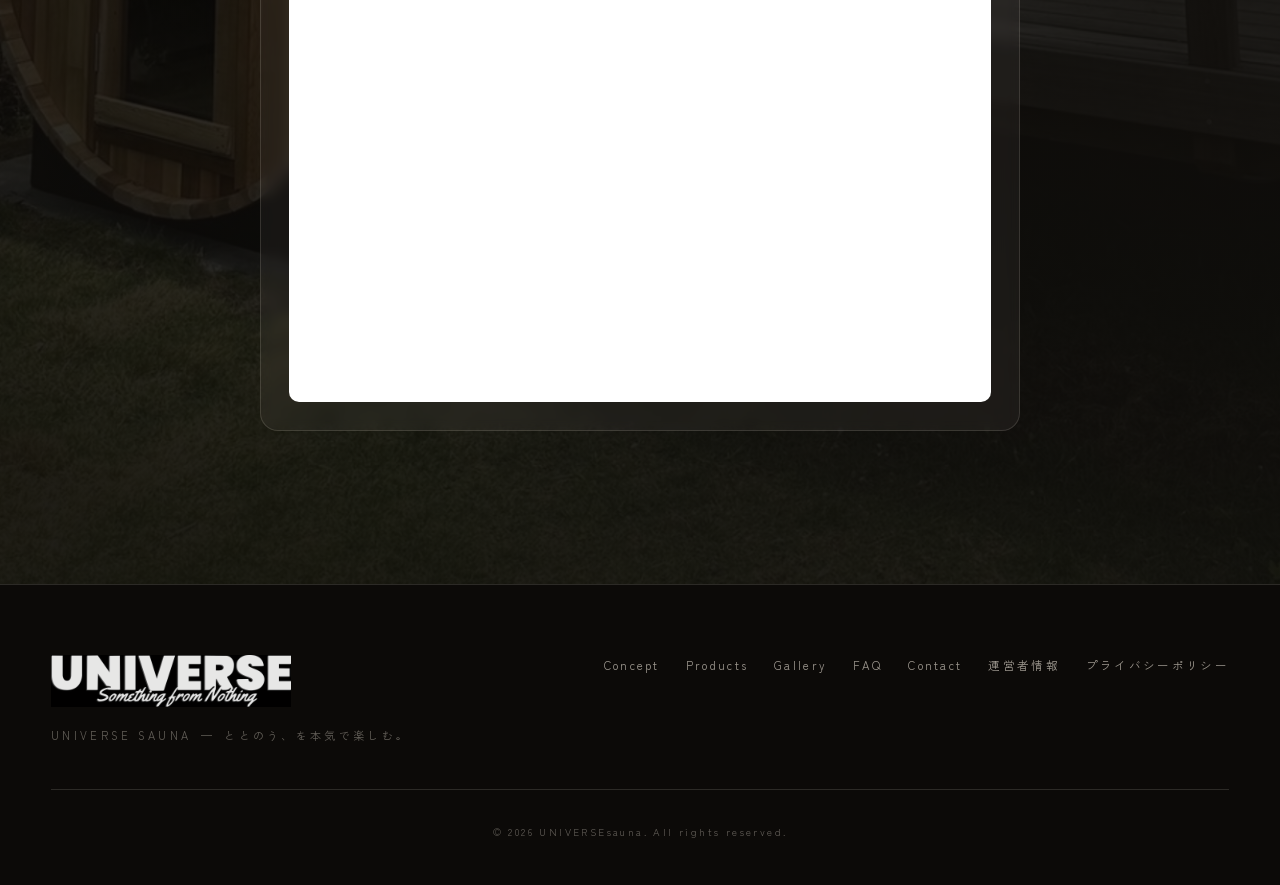
==== commit 10c485fa: "Update product description in index.html" ====
--- a/index.html
+++ b/index.html
@@ -151,7 +151,7 @@
       <span class="section__num">02</span>
       <span class="section__en">Products</span>
       <h2 class="section__title">選ばれる理由は、<br><em>“届いた瞬間の完成度”</em>。</h2>
-      <p class="section__lead">すべてオプション不要のフル装備。設置後すぐに、ととのいを始められます。</p>
+      <p class="section__lead">ストーブの電気工事のみ、お客様ご自身で手配していただきます。</p>
     </div>
 
     <div class="products">
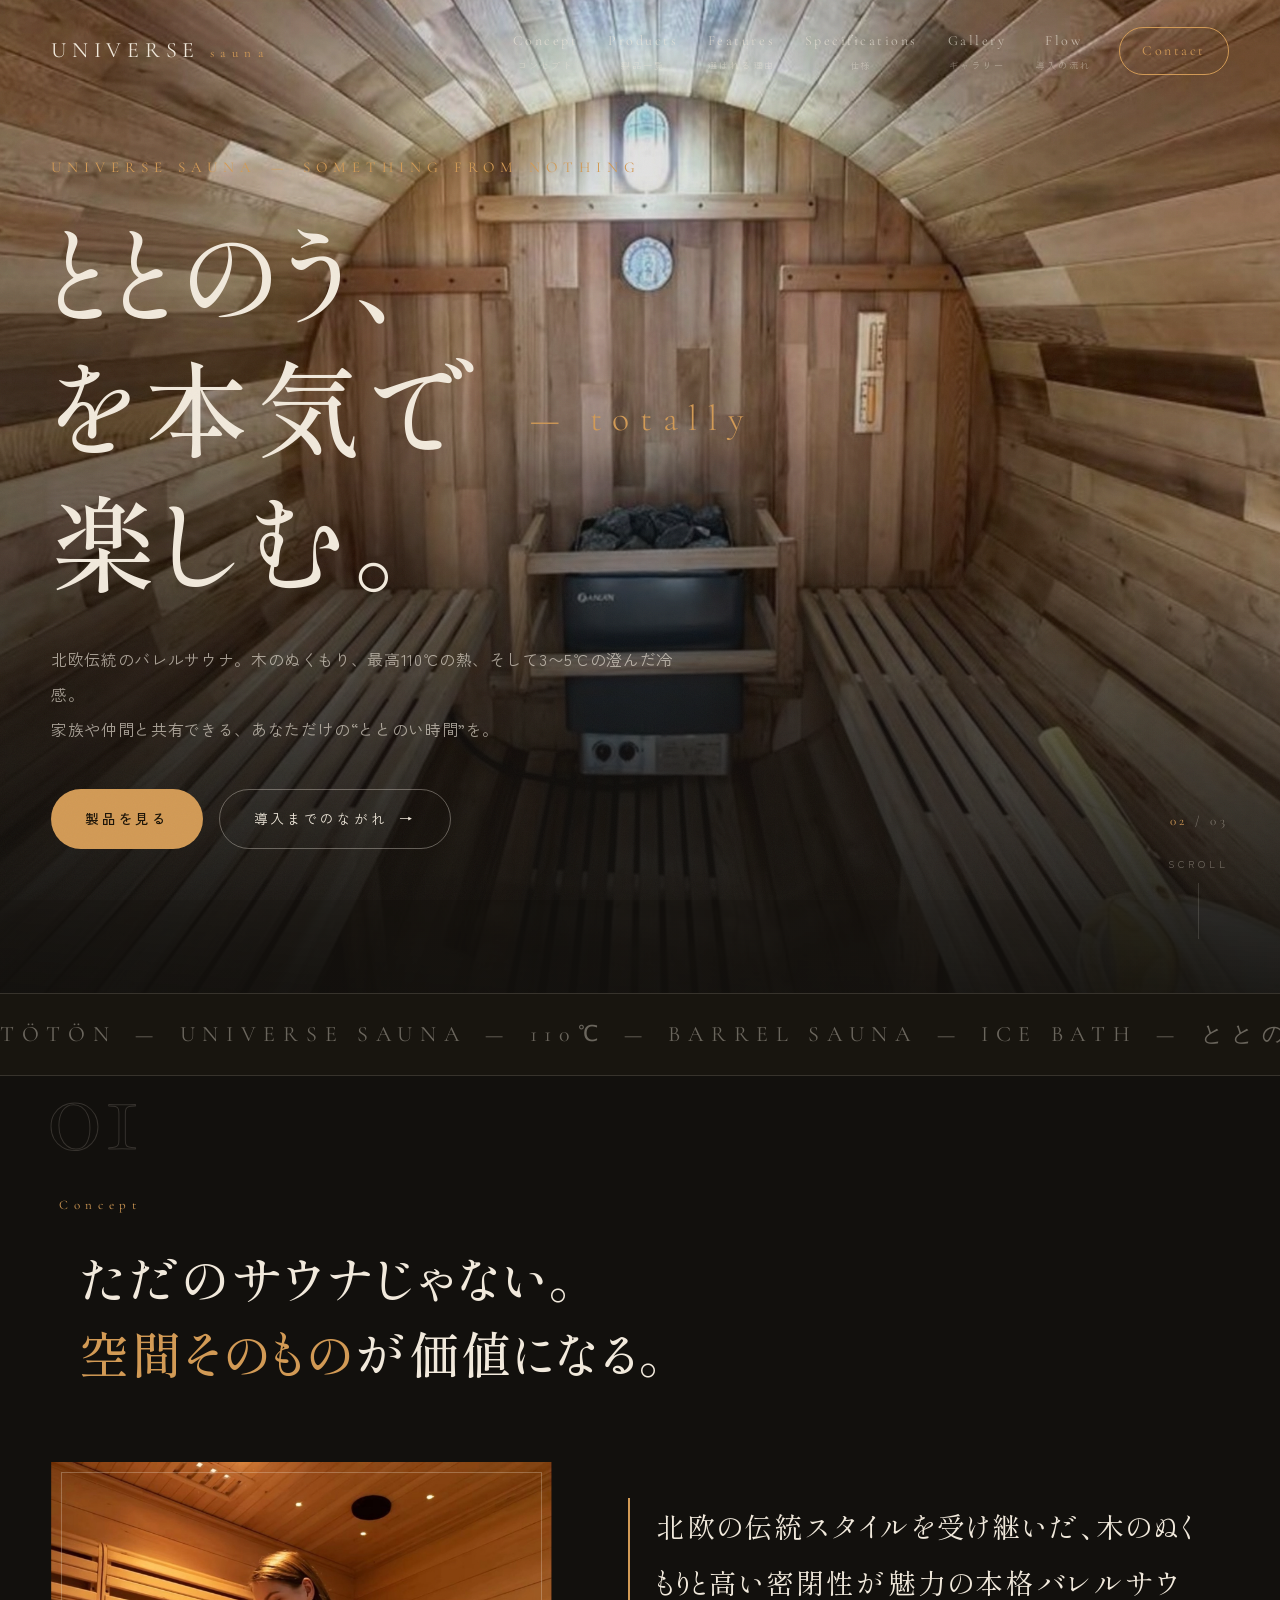
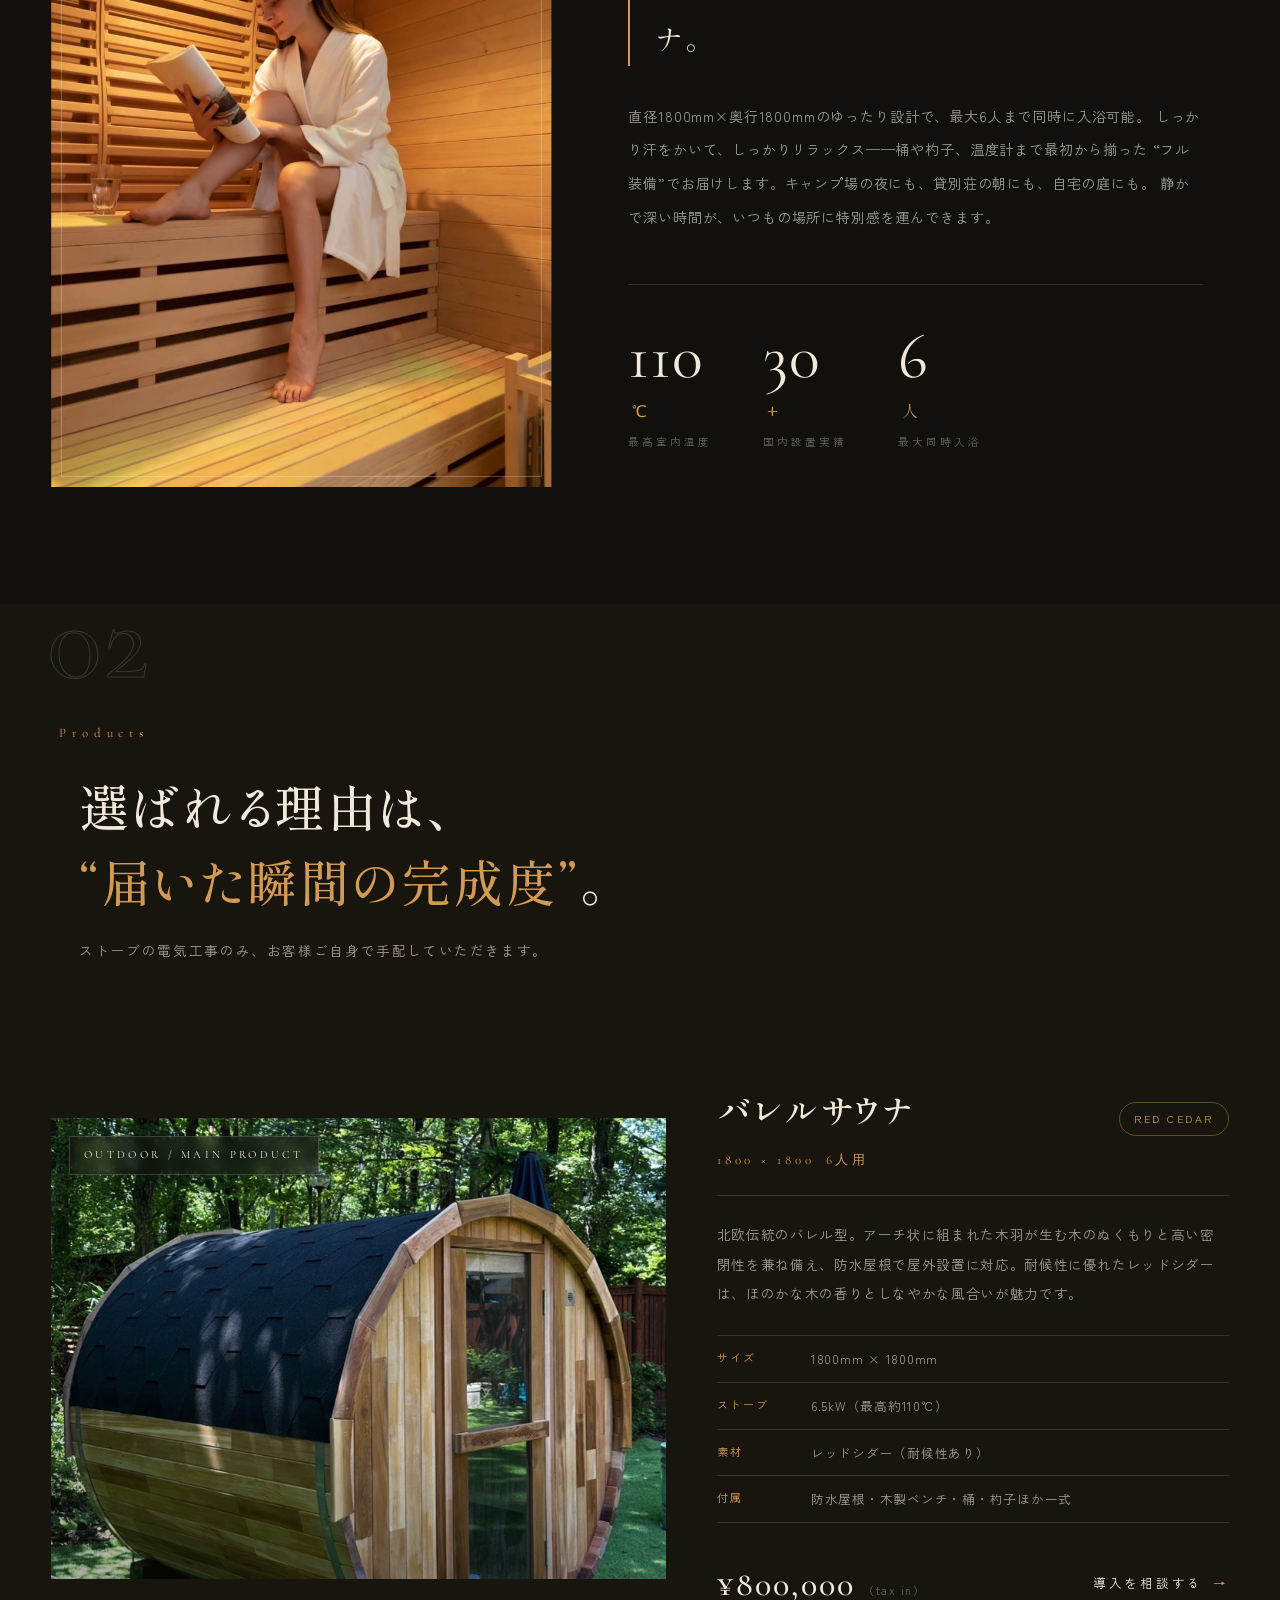
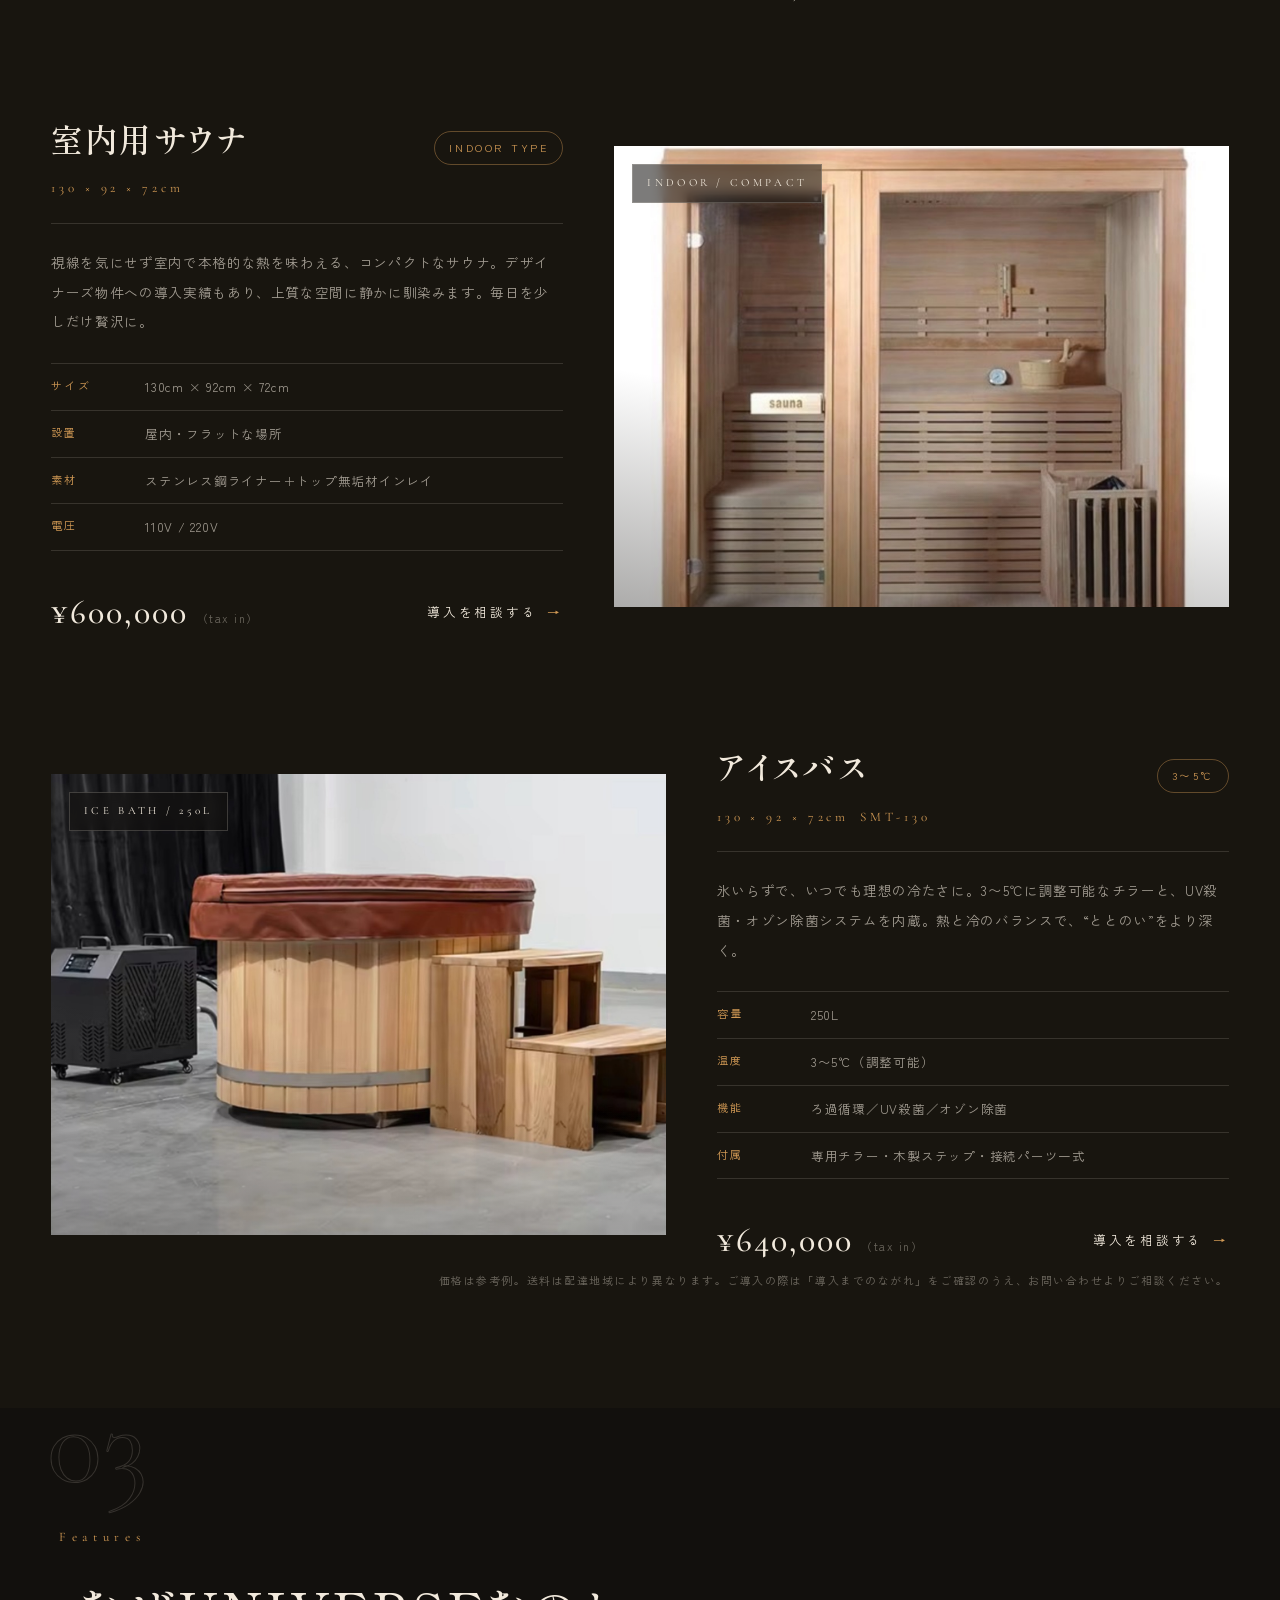
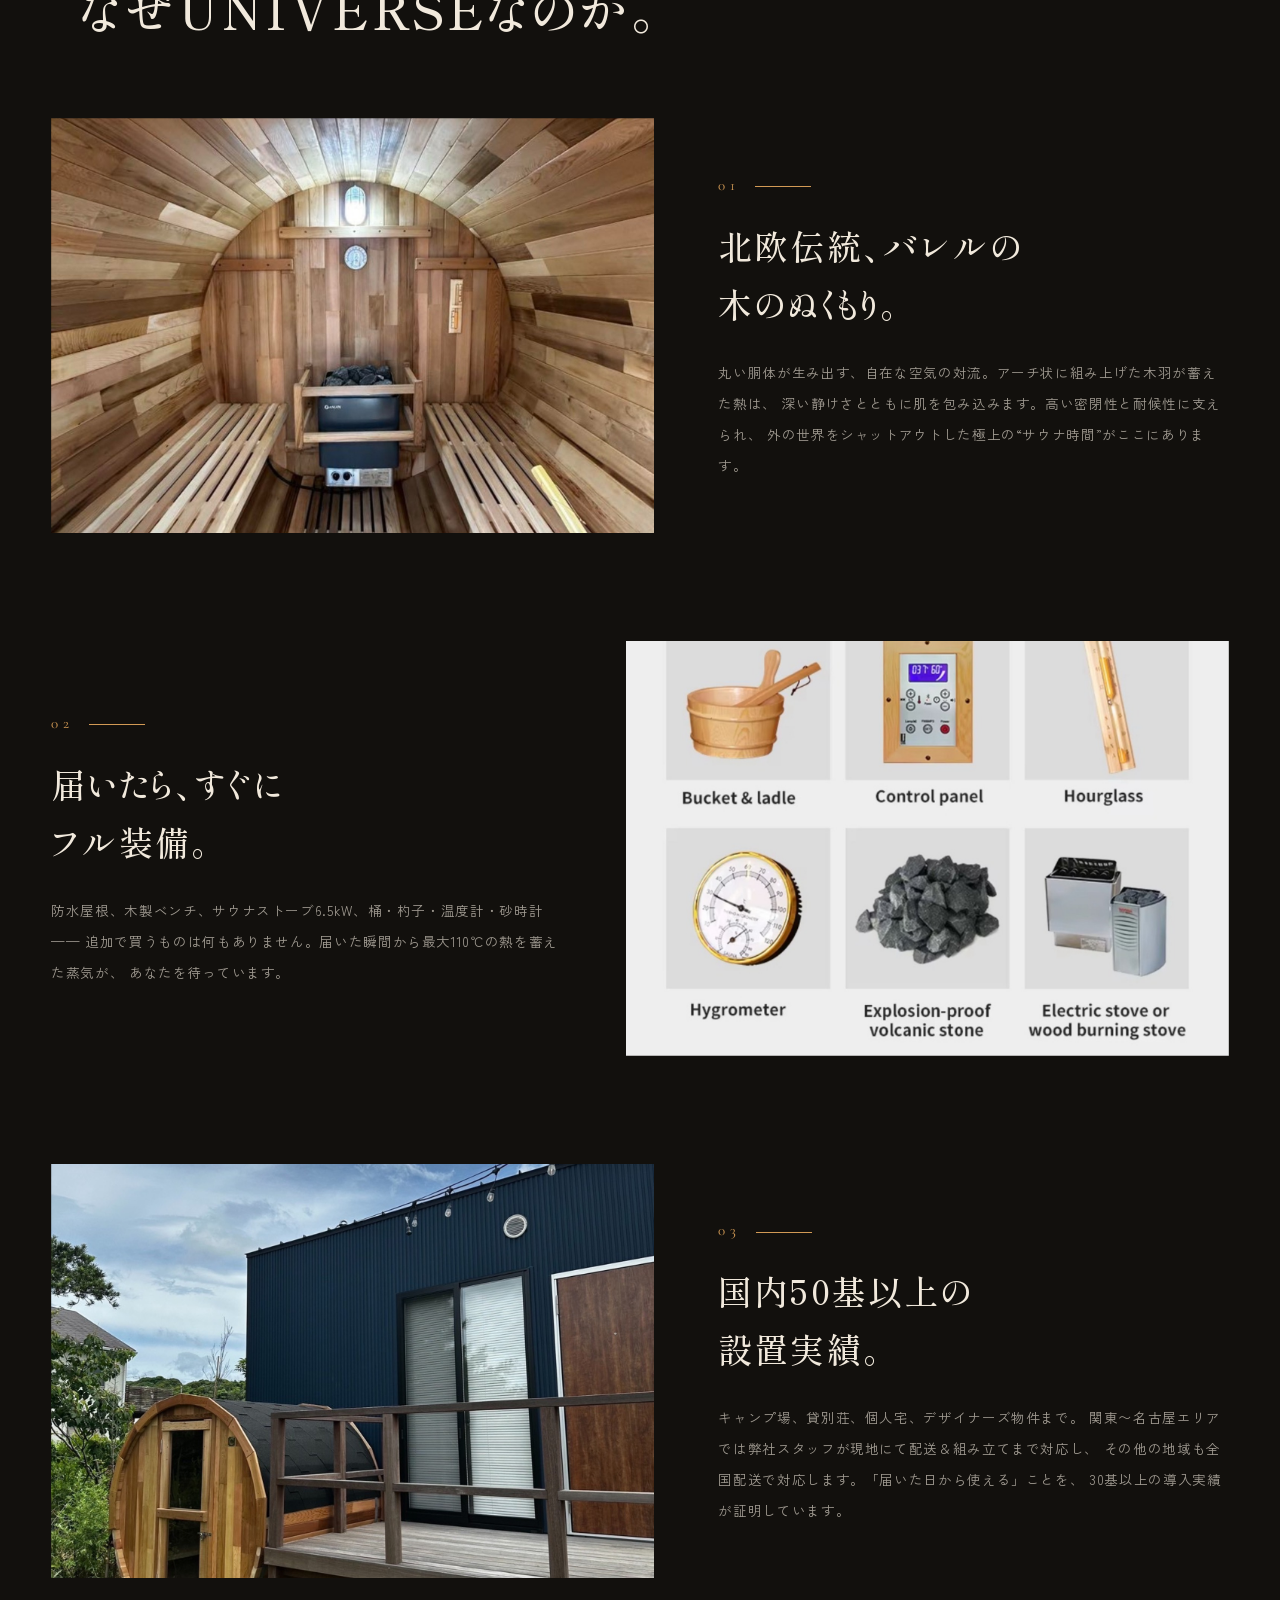
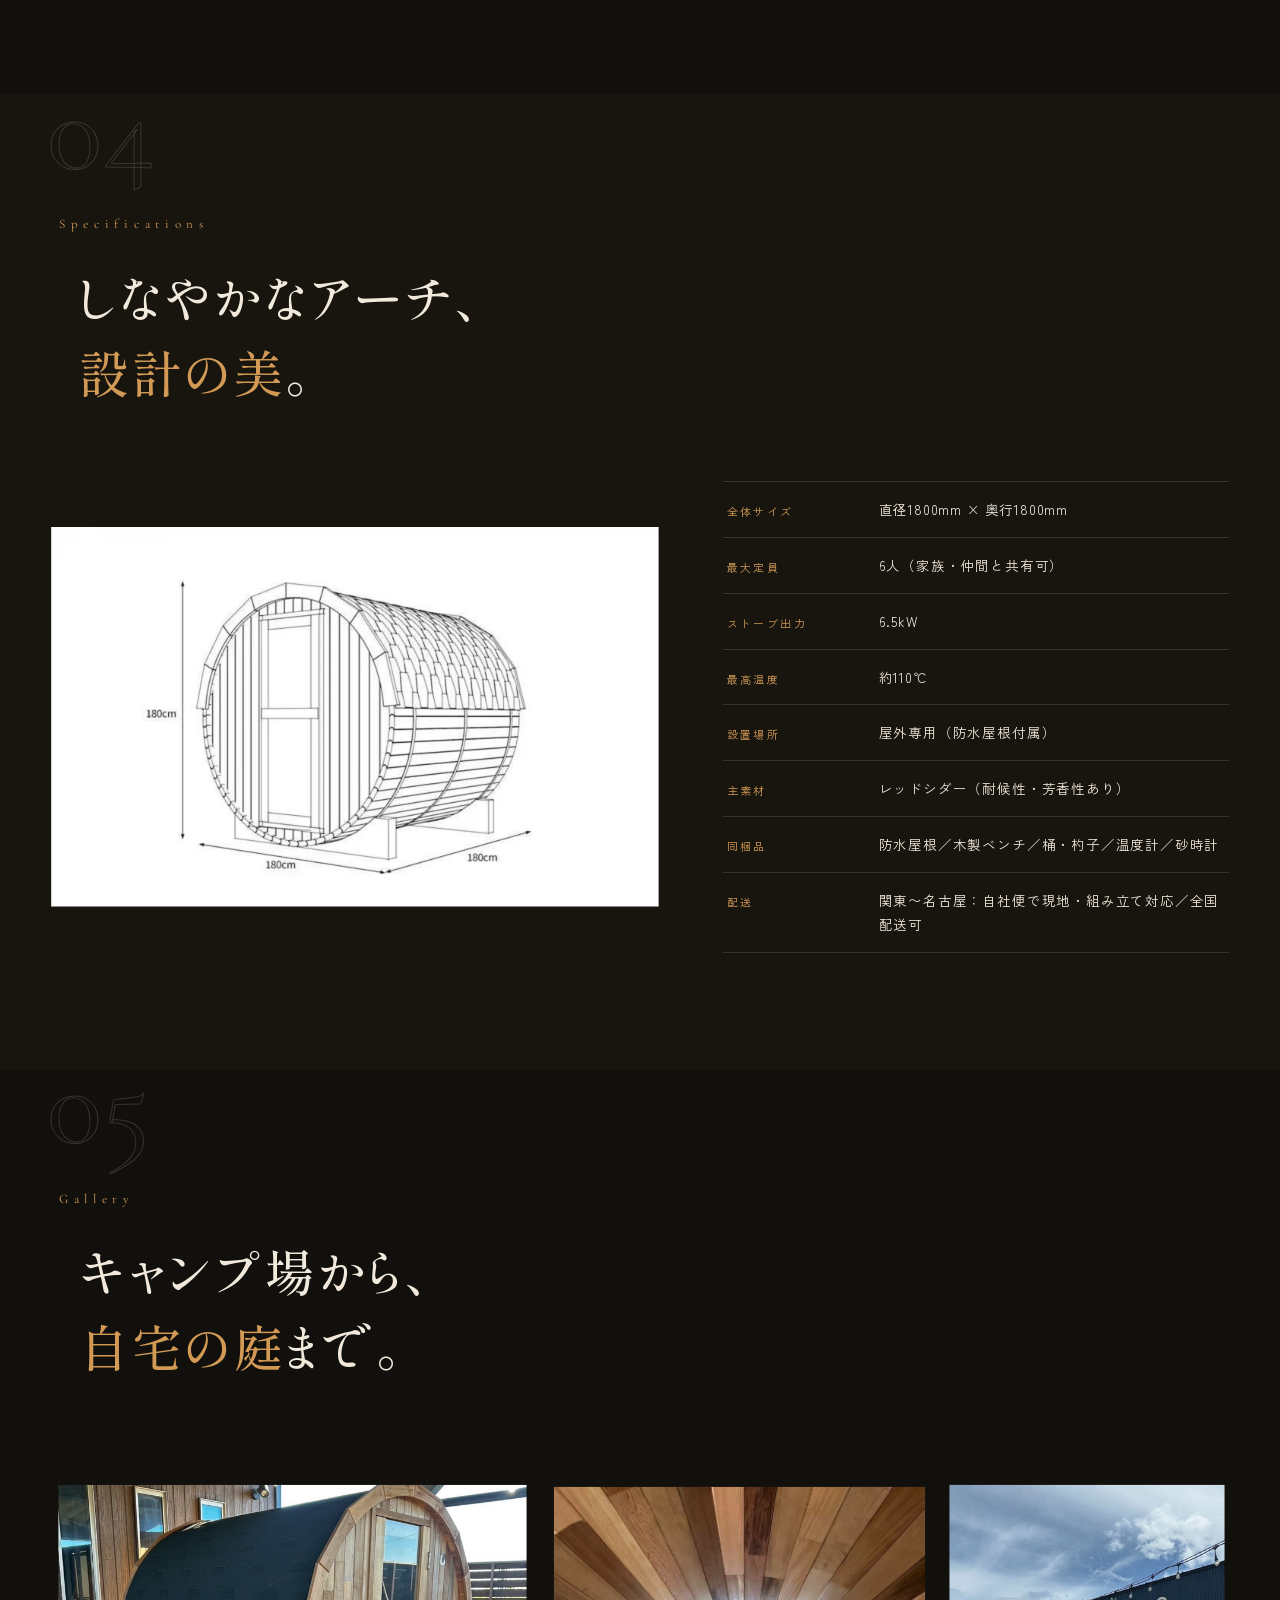
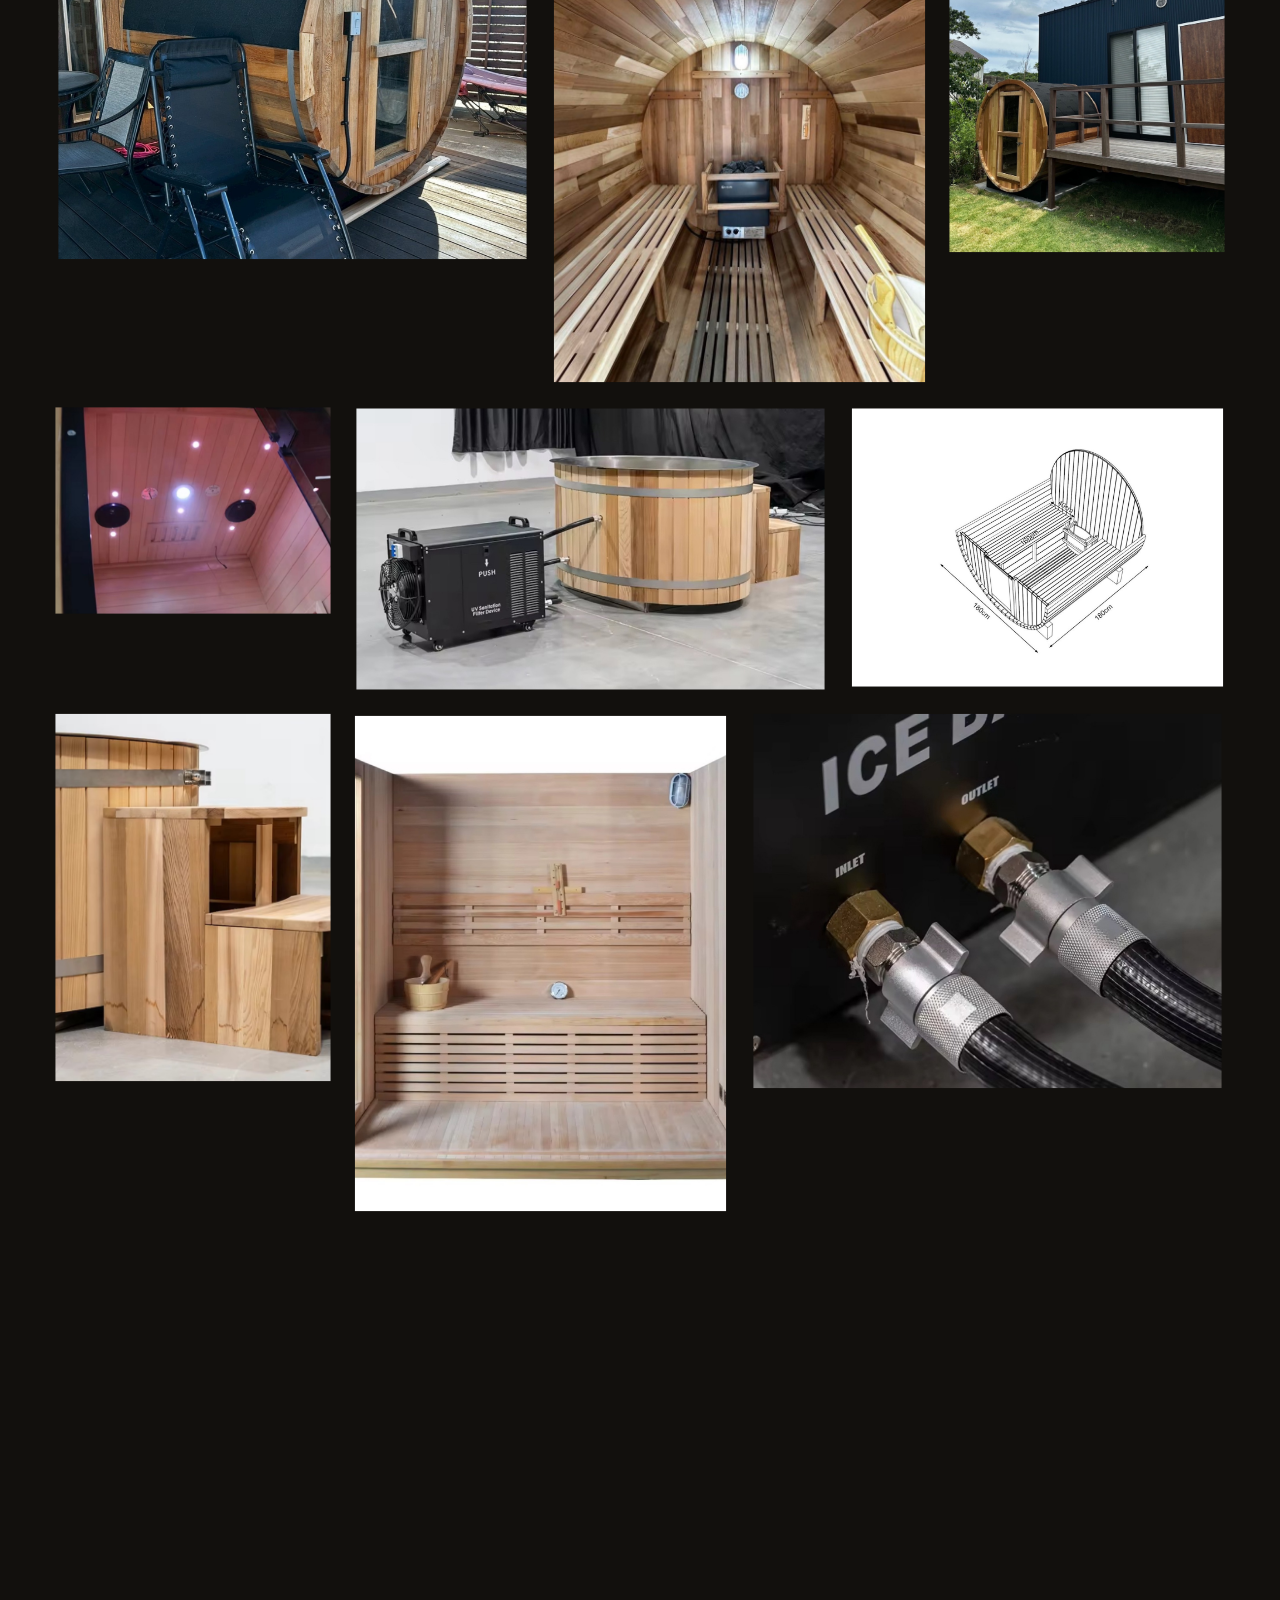
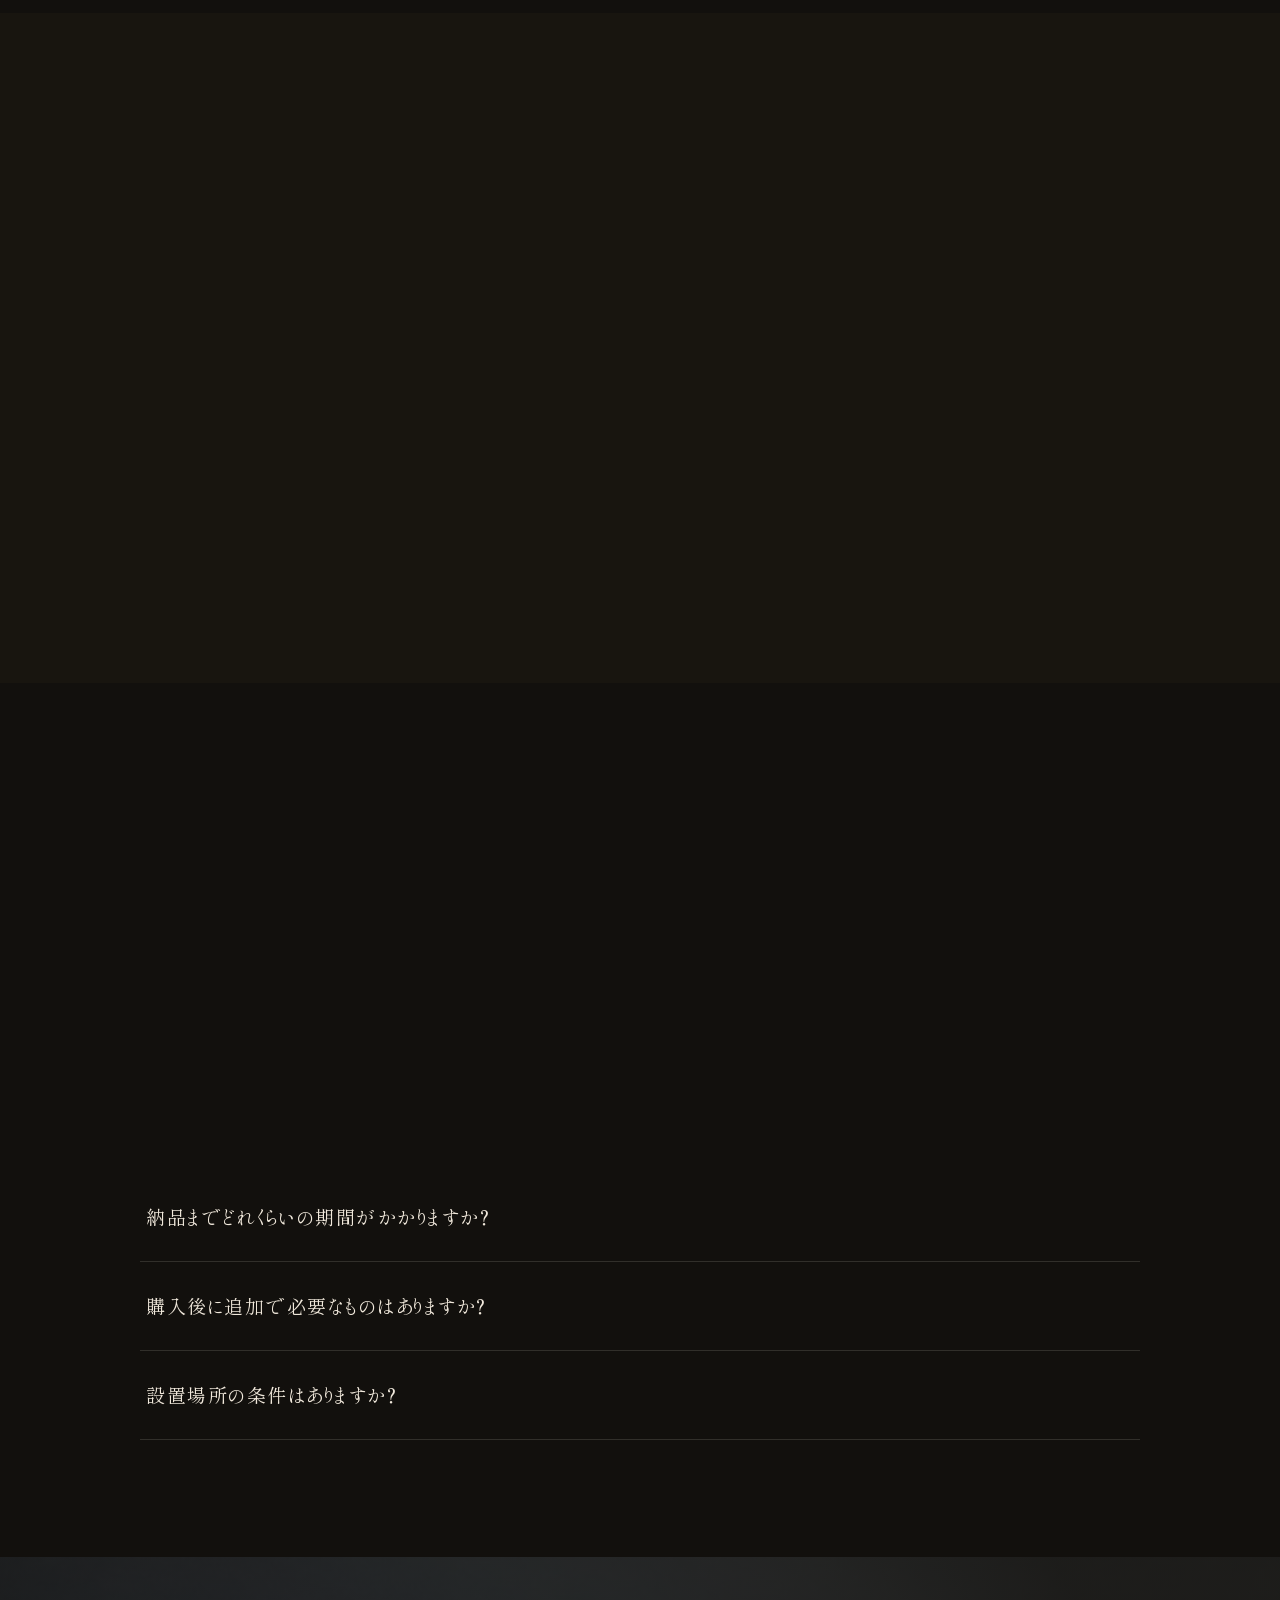
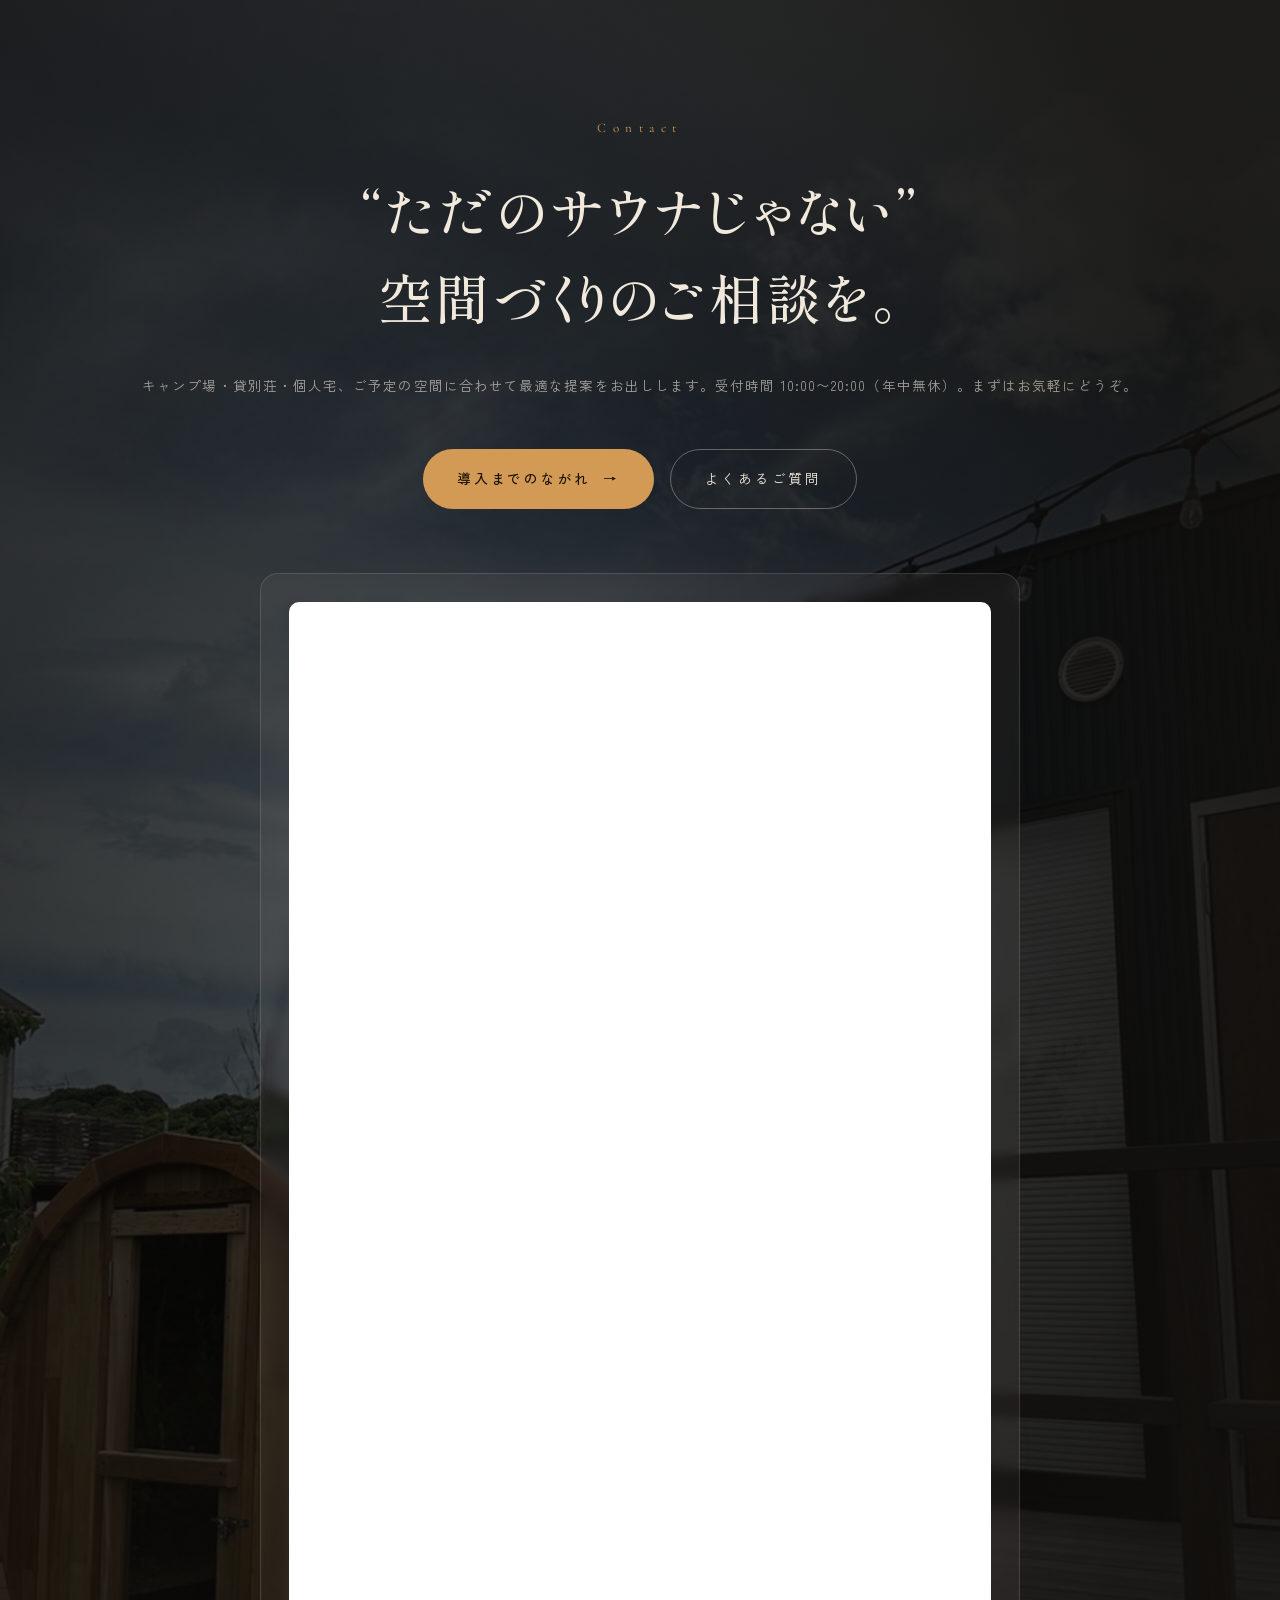
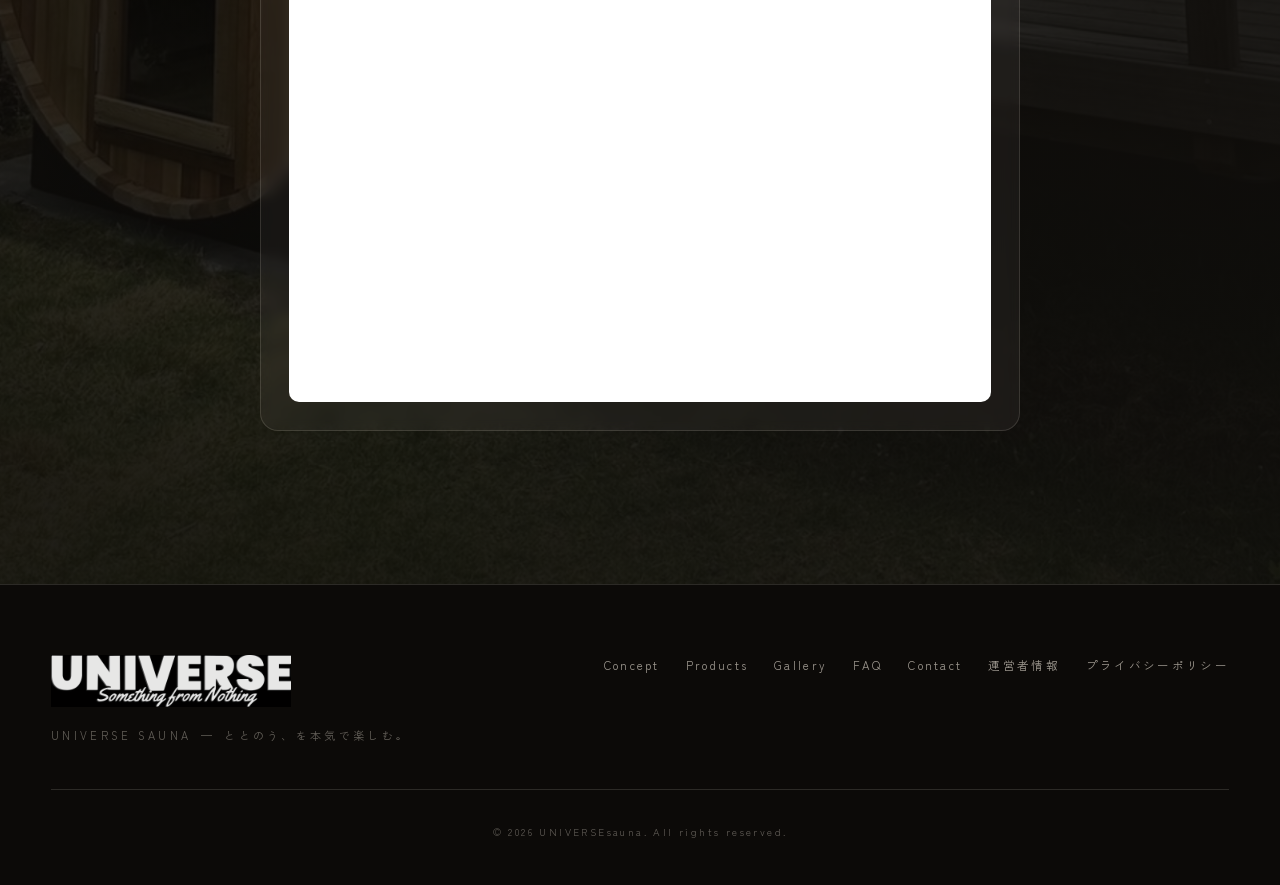
==== commit 4806b30b: "Update feature title from 30 to 50 installations" ====
--- a/index.html
+++ b/index.html
@@ -276,7 +276,7 @@
       <figure class="feature__img reveal" data-fx="clip"><img src="assets/img/barrel3.jpg" alt="トレーラーハウス隣に設置されたバレルサウナ" loading="lazy"></figure>
       <div class="feature__body">
         <span class="feature__no reveal">03</span>
-        <h3 class="feature__title reveal">国内30基以上の<br>設置実績。</h3>
+        <h3 class="feature__title reveal">国内50基以上の<br>設置実績。</h3>
         <p class="feature__text reveal" data-delay="1">
           キャンプ場、貸別荘、個人宅、デザイナーズ物件まで。
           関東〜名古屋エリアでは弊社スタッフが現地にて配送＆組み立てまで対応し、
